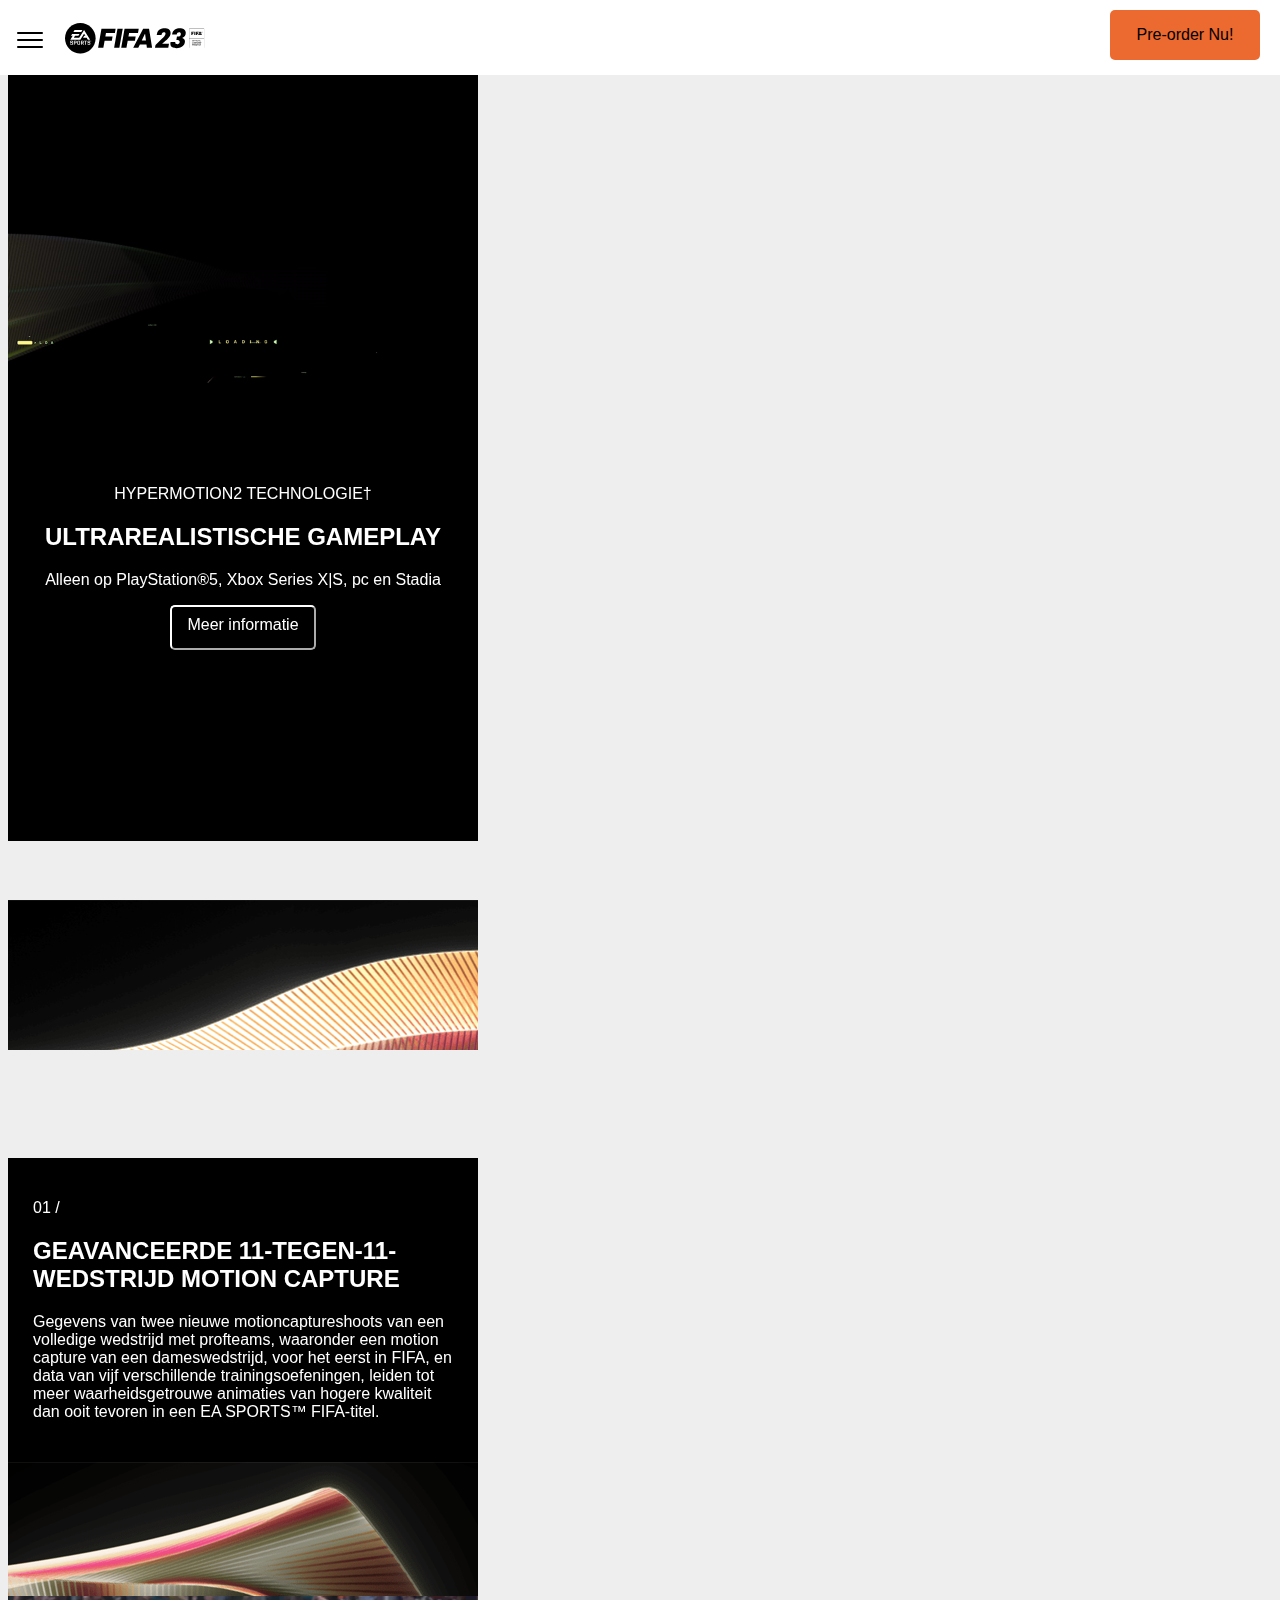
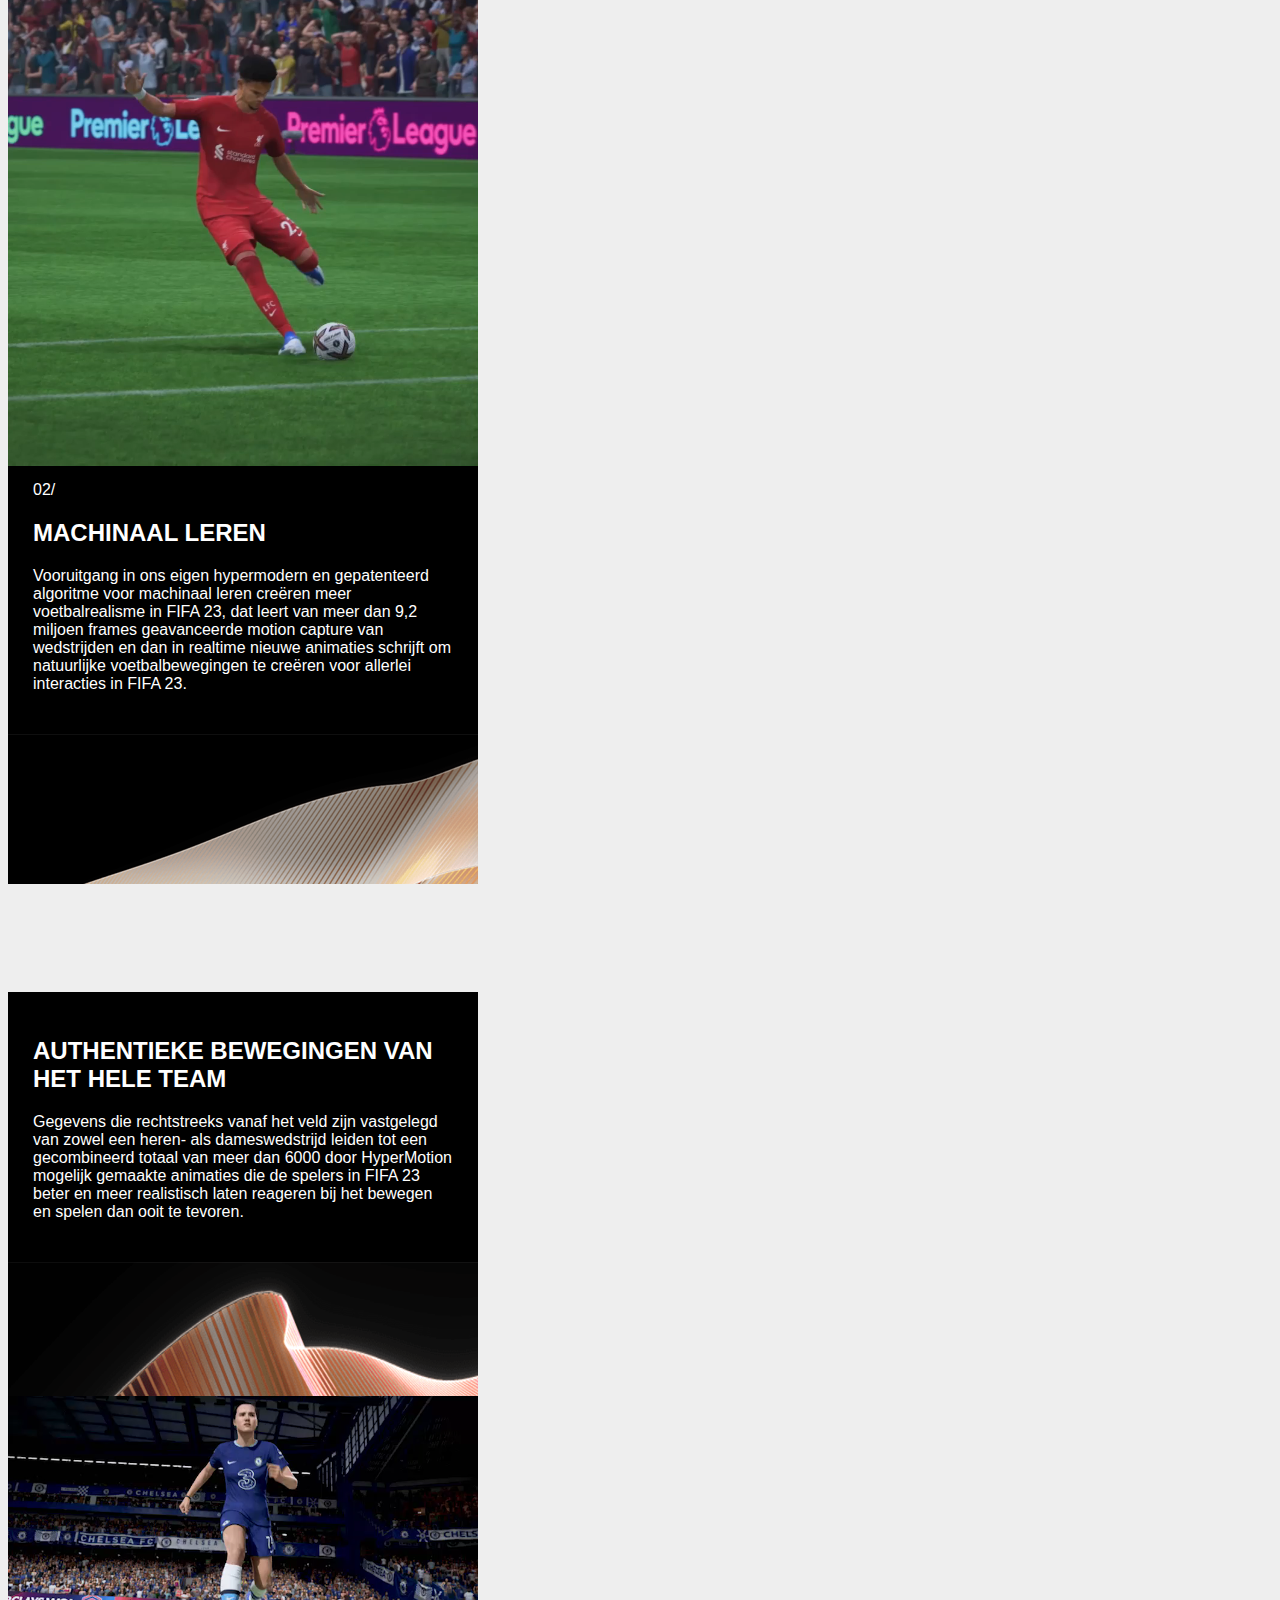
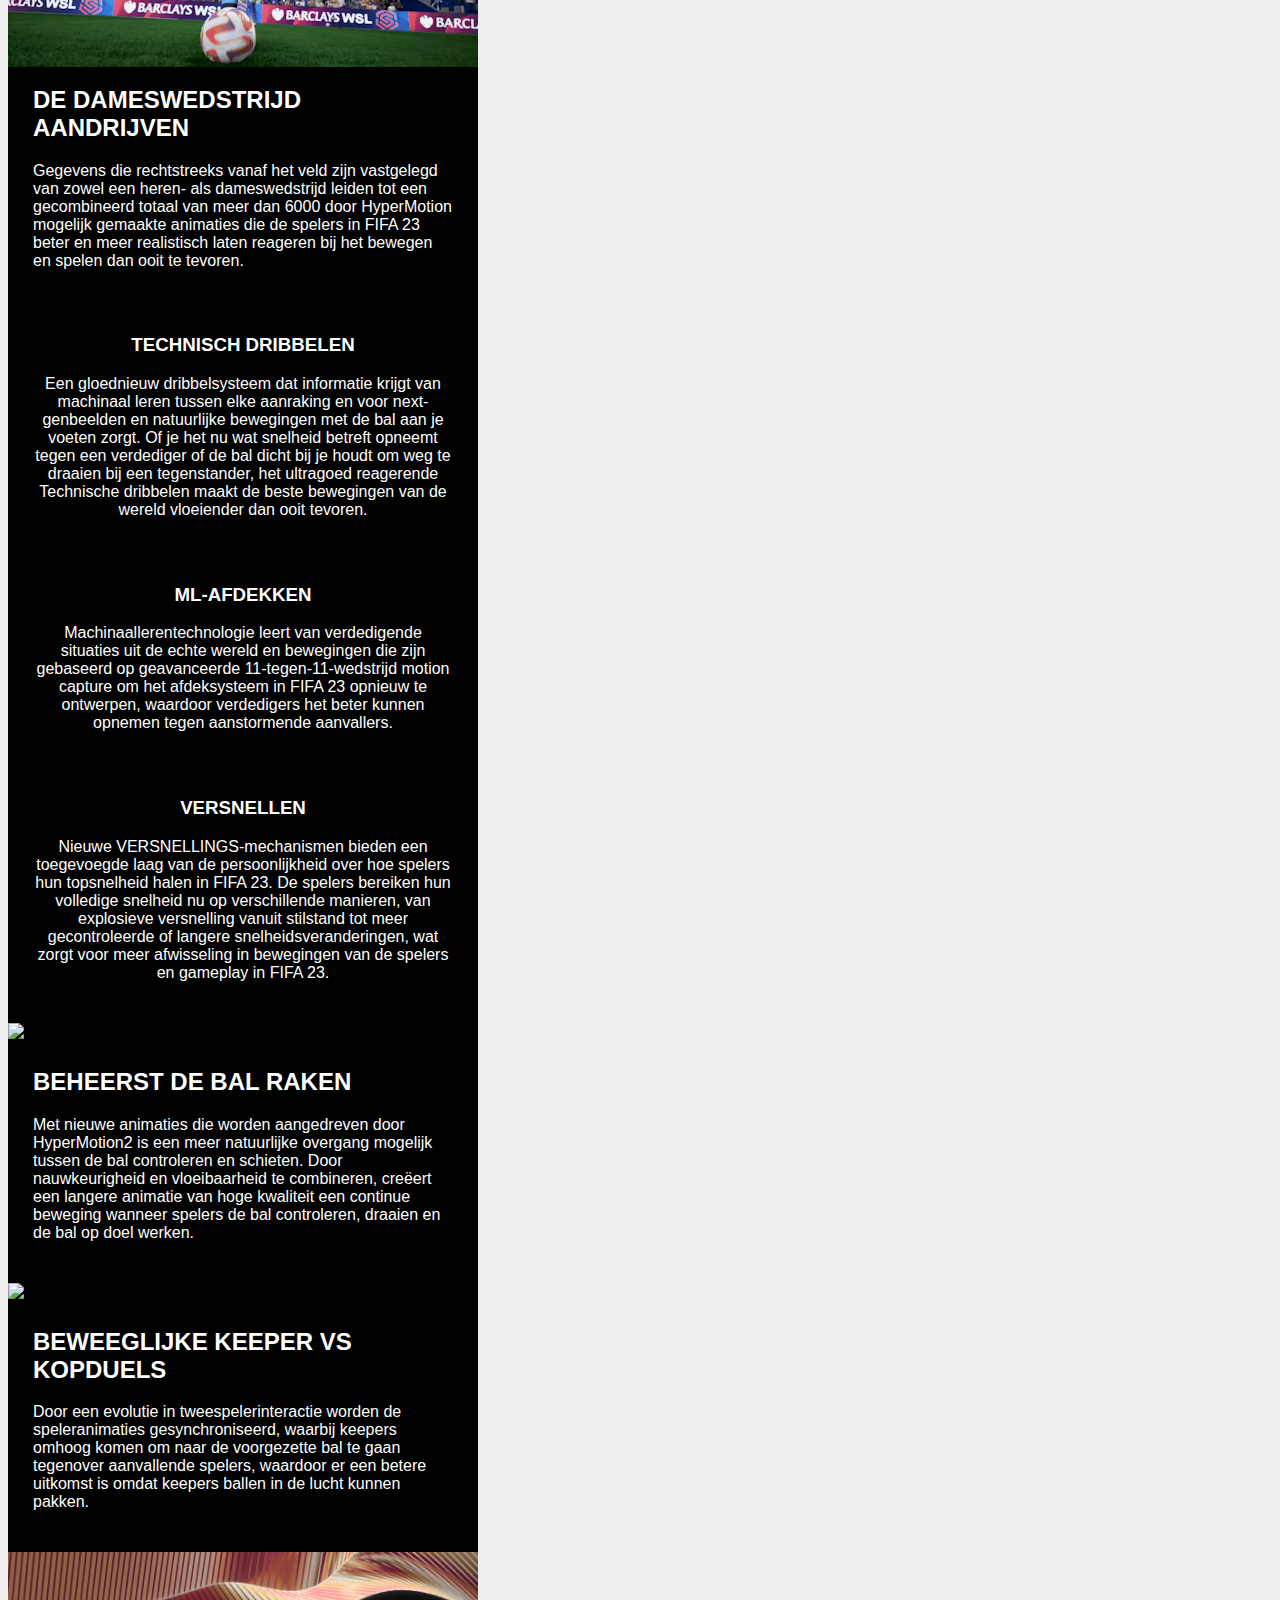
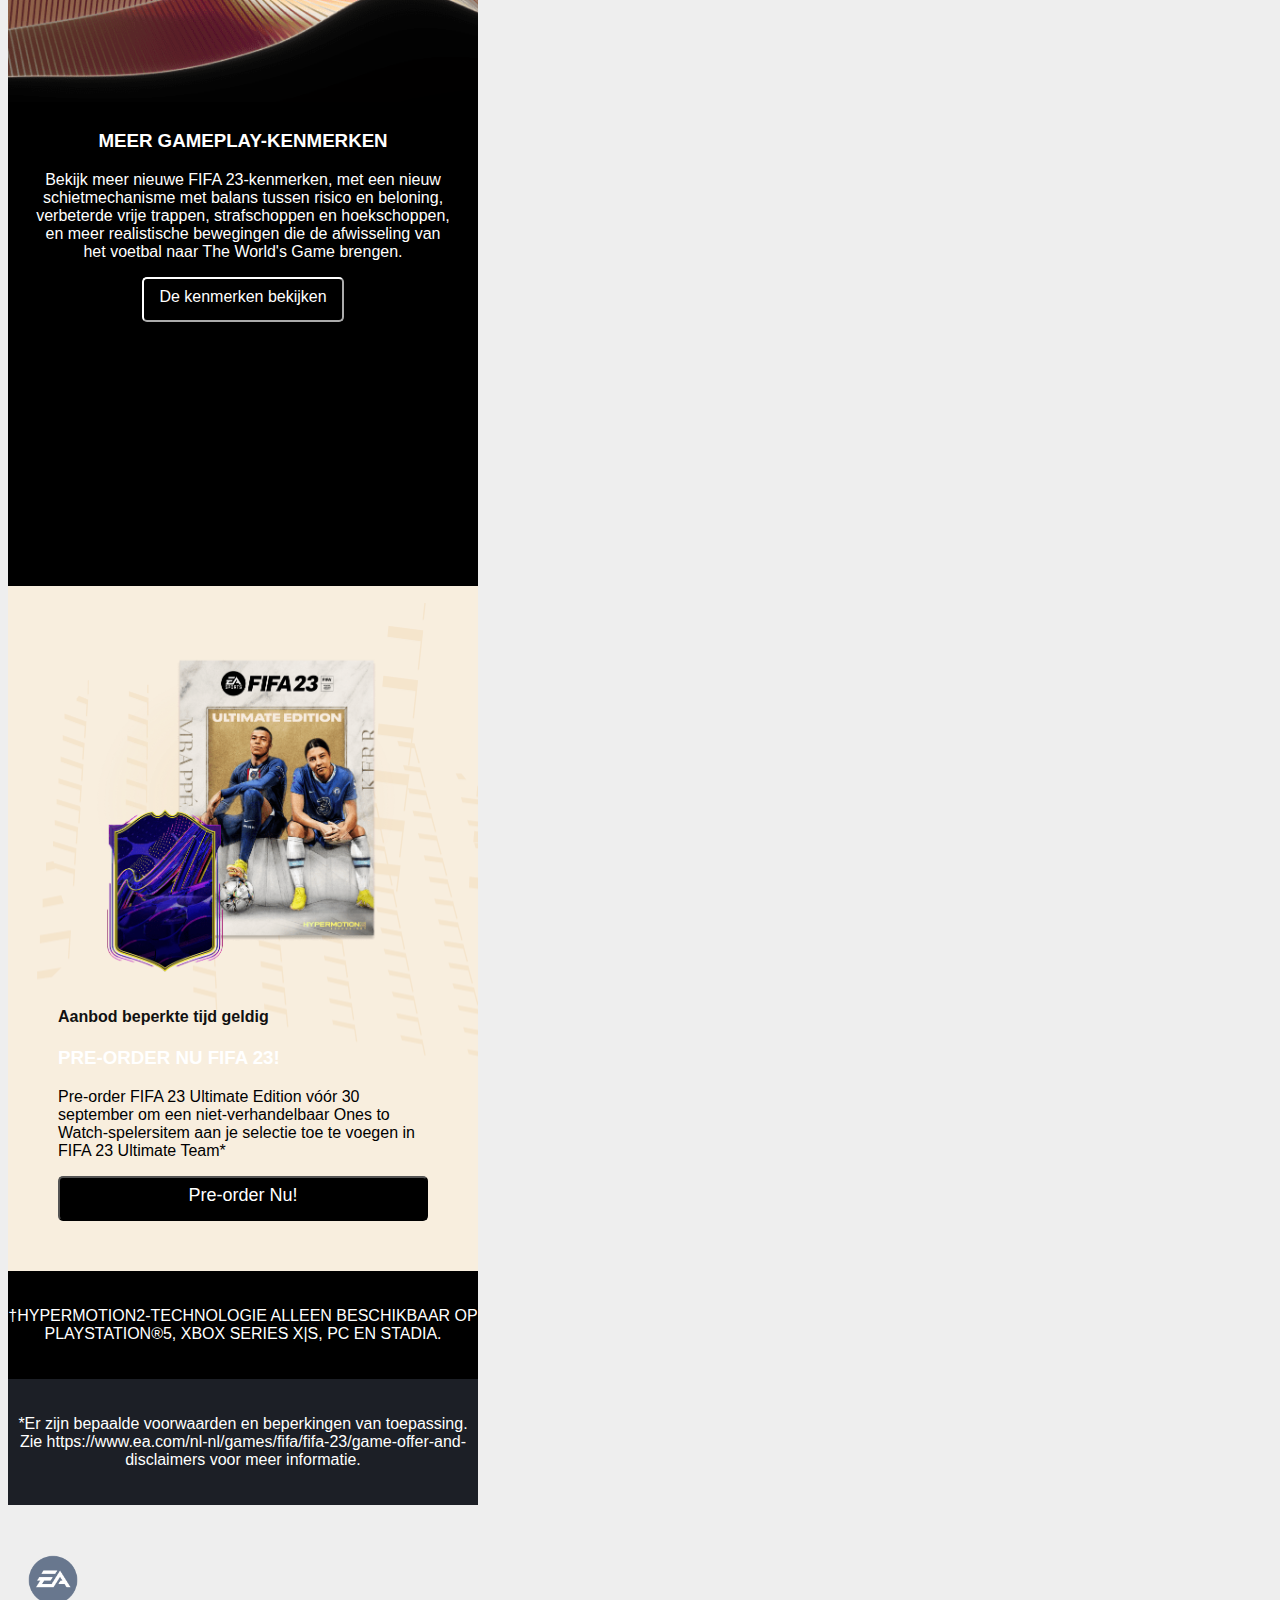
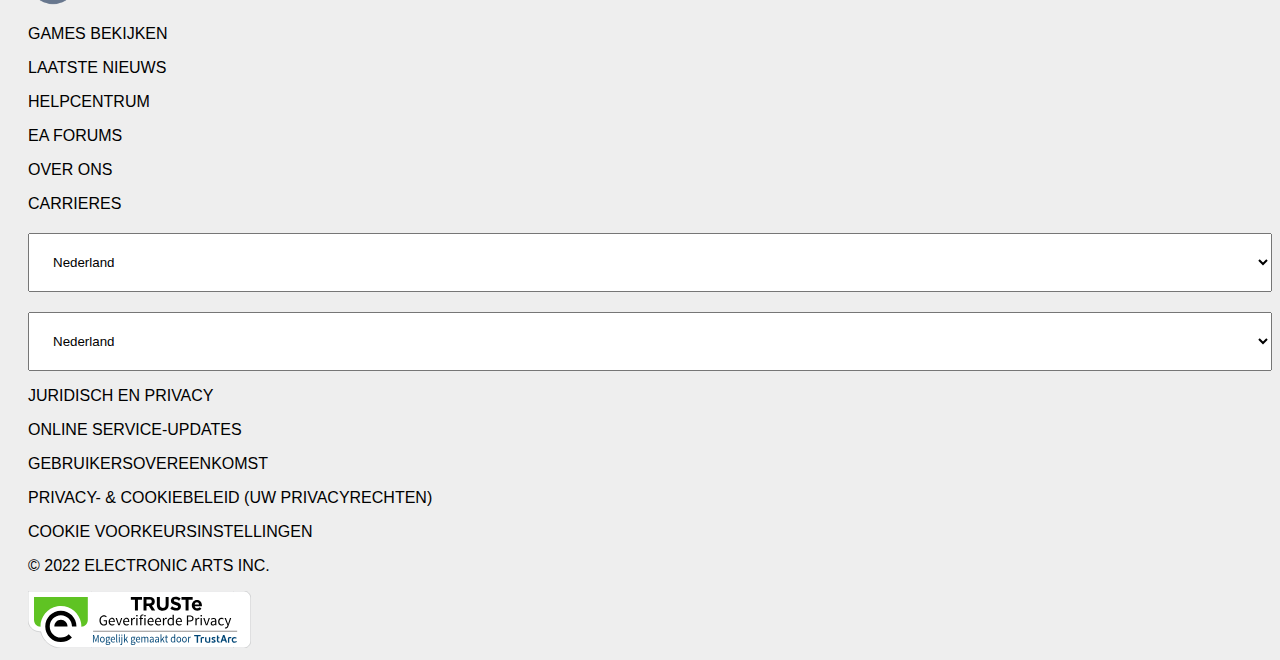
==== info.html @ d5038d4b "pagina 2 gemaakt en aangekleed" ====
<!DOCTYPE html>
<html lang="en">
<head>
  <meta charset="UTF-8">
  <meta name="author" content="jouw naam">
  <meta name="viewport" content="width=device-width, initial-scale=1">

  <title>Fifa 23 Informatie</title>
  <link href="//db.onlinewebfonts.com/c/981d67528edb4fba5f7bcf3f1bf92a92?family=NeuePlakTextW04-Regular" rel="stylesheet" type="text/css"/>	<link href="//db.onlinewebfonts.com/c/d3a85c6c38eeb78ad624d05db74526bd?family=Neue+Plak+W01" rel="stylesheet" type="text/css"/>
  <link href="styles/style.css" rel="stylesheet">
  <link rel="icon" type="image/svg+xml" href="images/favicon.svg">
</head>
  <body class="info">
    <header>
      <nav>
        <ul>
          <li><a>INFO</a></li>
          <li><a>KENMERKEN</a></li>
          <li><a>ULTIMATE TEAM</a></li>
          <li><a>COMMUNITY</a></li>
          <li><a>NIEUWS & MEDIA</a></li>
        </ul>
        <button>
          <img src="images/icons8-menu-30.png" alt="">
        </button>

        <img src="images/fifa23-logo-nav.svg" alt="Fifa 23">

        <button class="oranje">
          Pre-order Nu!
        </button>

      </nav>
    </header>
<main>

    <section>
        <video autoplay loop muted="muted" id="video1">
          <source src="video/f23-section-video-logo-hypermotion-2-s-xs.webm" type="video/mp4" >
        </video>

        <video autoplay loop muted="muted" id="video2">
          <source src="video/video.mp4" type="video/mp4" >
        </video>
      <section>
          <p>HYPERMOTION2 TECHNOLOGIE† </p>
          <h2>ULTRAREALISTISCHE GAMEPLAY</h2>
          <p>Alleen op PlayStation®5, Xbox Series X|S, pc en Stadia </p>
          <button class="doorzichtig">Meer informatie</button>
      </section>
    </section>

    <section>
        <img src="images/separator.png">

        <video autoplay loop muted="muted" id="video3">
          <source src="video/reallife.mp4" type="video/mp4" >
        </video>

      <article>
        <p>01 /</p>
        <h2>GEAVANCEERDE 11-TEGEN-11-WEDSTRIJD MOTION CAPTURE
        </h2>
        <p>Gegevens van twee nieuwe motioncaptureshoots van een volledige wedstrijd met profteams, waaronder een motion capture van een dameswedstrijd, voor het eerst in FIFA, en data van vijf verschillende trainingsoefeningen, leiden tot meer waarheidsgetrouwe animaties van hogere kwaliteit dan ooit tevoren in een EA SPORTS™ FIFA-titel.
        </p>
      </article>

      <img src="images/separator2.png">

      <video autoplay loop muted="muted" id="video4">
        <source src="video/reallife2.mp4" type="video/mp4" >
      </video>
      <article>
        <p>02/ </p>
        <h2>MACHINAAL LEREN
        </h2>
        <p>Vooruitgang in ons eigen hypermodern en gepatenteerd algoritme voor machinaal leren creëren meer voetbalrealisme in FIFA 23, dat leert van meer dan 9,2 miljoen frames geavanceerde motion capture van wedstrijden en dan in realtime nieuwe animaties schrijft om natuurlijke voetbalbewegingen te creëren voor allerlei interacties in FIFA 23.
        </p>
      </article>
      <img src="images/separator3.png">

      <video autoplay loop muted="muted" id="video5">
        <source src="video/reallife3.mp4" type="video/mp4" >
      </video>
      <article>
        <h2>AUTHENTIEKE BEWEGINGEN VAN HET HELE TEAM
        </h2>
        <p>Gegevens die rechtstreeks vanaf het veld zijn vastgelegd van zowel een heren- als dameswedstrijd leiden tot een gecombineerd totaal van meer dan 6000 door HyperMotion mogelijk gemaakte animaties die de spelers in FIFA 23 beter en meer realistisch laten reageren bij het bewegen en spelen dan ooit te tevoren.
        </p>
      </article>
      <img src="images/separator4.png">

      <video autoplay loop muted="muted" id="video6">
        <source src="video/reallife4.mp4" type="video/mp4" >
      </video>
      <article>
        <h2>DE DAMESWEDSTRIJD AANDRIJVEN
        </h2>
        <p>Gegevens die rechtstreeks vanaf het veld zijn vastgelegd van zowel een heren- als dameswedstrijd leiden tot een gecombineerd totaal van meer dan 6000 door HyperMotion mogelijk gemaakte animaties die de spelers in FIFA 23 beter en meer realistisch laten reageren bij het bewegen en spelen dan ooit te tevoren.
        </p>
      </article>
    </section>

    <section>
      <article>
        <h3>TECHNISCH DRIBBELEN
        </h3>
        <p>Een gloednieuw dribbelsysteem dat informatie krijgt van
          machinaal leren tussen elke aanraking en voor next-genbeelden en natuurlijke bewegingen met de bal aan je voeten zorgt. Of je het nu wat snelheid betreft opneemt tegen een verdediger of de bal dicht bij je houdt om weg te draaien bij een tegenstander, het ultragoed reagerende Technische dribbelen maakt de beste bewegingen
          van de wereld vloeiender dan ooit tevoren.</p>
      </article>

      <article>
        <h3>ML-AFDEKKEN
        </h3>
        <p>Machinaallerentechnologie leert van verdedigende situaties uit de echte wereld en bewegingen die zijn gebaseerd op geavanceerde 11-tegen-11-wedstrijd motion capture om het afdeksysteem in FIFA 23 opnieuw te ontwerpen, waardoor verdedigers het beter kunnen opnemen tegen aanstormende aanvallers.</p>
      </article>

      <article>
        <h3>VERSNELLEN
        </h3>
        <p>Nieuwe VERSNELLINGS-mechanismen bieden een toegevoegde laag van de persoonlijkheid over hoe spelers hun topsnelheid halen in FIFA 23. De spelers bereiken hun volledige snelheid nu op verschillende manieren, van explosieve versnelling vanuit stilstand tot meer gecontroleerde of langere snelheidsveranderingen, wat zorgt voor meer afwisseling in bewegingen van de spelers en gameplay in FIFA 23.</p>

      </article>

    </section>

    <section>

      <img src="images/vrouwschiet.png">
      <article>
        <h2>BEHEERST DE BAL RAKEN
        </h2>
        <p>Met nieuwe animaties die worden aangedreven door HyperMotion2 is een meer natuurlijke overgang mogelijk tussen de bal controleren en schieten. Door nauwkeurigheid en vloeibaarheid te combineren, creëert een langere animatie van hoge kwaliteit een continue beweging wanneer spelers de bal controleren, draaien en de bal op doel werken.
        </p>
      </article>
        <img src="images/keeper.png">
      <article>
        <h2>BEWEEGLIJKE KEEPER VS KOPDUELS
        </h2>
        <p>Door een evolutie in tweespelerinteractie worden de speleranimaties gesynchroniseerd, waarbij keepers omhoog komen om naar de voorgezette bal te gaan tegenover aanvallende spelers, waardoor er een betere uitkomst is omdat keepers ballen in de lucht kunnen pakken.
        </p>
      </article>
        <img src="images/separator6.png">

  </section>

    <section>
      <h3>MEER GAMEPLAY-KENMERKEN</h3>
      <p>Bekijk meer nieuwe FIFA 23-kenmerken, met een nieuw schietmechanisme met balans tussen risico en beloning, verbeterde vrije trappen, strafschoppen en hoekschoppen, en meer realistische bewegingen die de afwisseling van het voetbal naar The World's Game brengen.
      </p>
      <button class="doorzichtig">De kenmerken bekijken</button>
    </section>

    <section>
      <section>
        <img src="images/mbappe.png" alt="Pre Order nu!">
      </section>

      <section>
        <h4>Aanbod beperkte tijd geldig</h4>
        <h3>PRE-ORDER NU FIFA 23!
        </h3>
        <p>Pre-order FIFA 23 Ultimate Edition vóór 30 september om een niet-verhandelbaar
          Ones to Watch-spelersitem aan je selectie toe te voegen in FIFA 23 Ultimate Team*
        </p>
        <button class="zwart">Pre-order Nu!</button>
      </section>



    </section>

    <section>
      <section>

        <p>†HYPERMOTION2-TECHNOLOGIE ALLEEN BESCHIKBAAR OP PLAYSTATION®5, XBOX SERIES X|S, PC EN STADIA.</p>
      </section>

      <section>
        <p>*Er zijn bepaalde voorwaarden en beperkingen van toepassing.
          Zie <a>https://www.ea.com/nl-nl/games/fifa/fifa-23/game-offer-and-disclaimers</a> voor meer informatie.
        </p>
      </section>

    </section>
</main>

    <footer>
      <section>
        <img src="images/ealogo.png" alt="EA">
      </section>

      <section>
        <p>Games bekijken</p>
        <p>Laatste Nieuws</p>
        <p>Helpcentrum</p>
        <p>EA forums</p>
        <p>Over ons</p>
        <p>Carrieres</p>
      </section>

      <section>
        <form>

          <label for="Currency"></label><select id="Currency" name="cars">
          <option value="Nederland">Nederland</option>
          <option value="Duitsland">Duitsland</option>
          <option value="Belgie">Belgie</option>
          <option value="Frankrijk">Frankrijk</option>
        </select>

          <label for="Taal"></label><select id="Taal" name="cars">
          <option value="Nederland">Nederland</option>
          <option value="Duitsland">Duitsland</option>
          <option value="Belgie">Belgie</option>
          <option value="Frankrijk">Frankrijk</option>
        </select>
          <!-- https://www.w3schools.com/tags/tryit.asp?filename=tryhtml_option_label -->
        </form>
      </section>

      <section>
        <p>Juridisch en privacy</p>
        <p>Online service-updates</p>
        <p>Gebruikersovereenkomst</p>
        <p>Privacy- & cookiebeleid (uw privacyrechten)</p>
        <p>Cookie Voorkeursinstellingen</p>
        <p>© 2022 Electronic Arts Inc.</p>
      </section>

      <section>
        <img src="images/trust.svg" alt="trustpilot">
      </section>

    </footer>

    <script src="scripts/script.js"></script>
  </body>
</html>
---- styles/style.css ----
@import url(//db.onlinewebfonts.com/c/d3a85c6c38eeb78ad624d05db74526bd?family=Neue+Plak+W01); /**************/
@import url(//db.onlinewebfonts.com/c/981d67528edb4fba5f7bcf3f1bf92a92?family=NeuePlakTextW04-Regular);/* CSS REMEDY */
/**************/
*, *::after, *::before {
  box-sizing:border-box;  
}

button, summary {
	cursor: pointer;
}
/*button styles

 */
button.zwart {
    color:white;
    background: black;
    font-family: "NeuePlakTextW04-Regular", sans-serif ;
    border-color:black;
    height:45px;
    font-size:18px;
    padding:5px 5% 10px 5% ;
    border-radius: 5px;
}
button.zwart:hover {
    color:black;
    background: white;
    border-color:black;
}
button.zwart:active {
    color:black;
    background: cornsilk;
    border-color:black;
}

button.doorzichtig {
    color:white;
    background-color: transparent;
    font-family: "NeuePlakTextW04-Regular", sans-serif ;
    border-color:white;
    height:45px;
    font-size:16px;
    padding:5px 15px 10px 15px ;
    border-radius: 5px;
}
button.doorzichtig:hover {
    color:black;
    background-color: white;
    border-color:white;
}
button.doorzichtig:active {
    color:black;
    background-color: cornsilk;
    border-color:white;
}

header button {
    background-color: white;
    height:45px;
    padding:5px 5px 10px 5px ;
    margin-right:10px;
    border:none;
}
.oranje {
    background-color: rgb(236 105 47);
    font-size: 16px;
    padding: 10px;
    height:50px;
    width:150px;
    float: right;
    border-radius: 5px;
}

/*********************/
/* CUSTOM PROPERTIES */
/*********************/
:root {
	/* startje */
	--color-text:#111;
	--color-background:#eee;
    --color-kaart:white;


}





/****************/
/* JOUW STYLING */
/****************/
/*Hamburgermenu

 */
nav {
    position: fixed;
    background: white;
    width:100%;
    padding: 10px;
    top:0;
    left:0;


}

ul {
     list-style-type: none;
     padding-right:10%;
     transform:translateX(-100%);
     left:0;
     right:0;
     height:100%;
     position: fixed;
     top:45px;
     width:100%;
     background-color: white;
     color:black;
     font-size: 20px;
     padding-top: 20px;
     transition: transform 0.5s ease-out;
}

nav.showmenu ul {
    transform:translateX(0%);

}
ul > li {
     padding-bottom:10px;
     border-bottom: 2px solid black;
}

nav > button:first-of-type {
     margin-top: 10px;
}

/* jouw code */

body {
  color:var(--color-text);
  background-color:var(--color-background);
}
p {
    font-family: "NeuePlakTextW04-Regular", sans-serif ;

}
h1,  h2,  h3  {
    text-transform:uppercase;
    font-family: "Neue Plak W01", sans-serif ;

}
.home h3 {
    color:black;
    text-transform: uppercase;
}

h4 {
    font-family: "Neue Plak W01", sans-serif ;

}
header li {
    font-family: "NeuePlakTextW04-Regular", sans-serif ;
    margin: 10px;

}


/* ************************
 1e section css
************************* */
body.home > section:nth-of-type(1)  {
    display:flex;
    background-color: #144162;
    height:50px;
    padding:10px;
    max-width:100%;
}


body > section:nth-of-type(1) > p  {
    color:white;
    font-size: 10px;
    font-family: "Neue Plak W01",sans-serif;

}




/* ************************
 2e section css HYPERMOTION2
************************* */
body.home > section:nth-of-type(2) > video {
    height:850px;
    width:100%;
}
body.home> section:nth-of-type(2) > section  {
    margin-top: -550px;
    display: block;
    text-align: center;
    background-image: url(/images/sectiestadium.jpg);
}
body.home > section:nth-of-type(2) > section > h2 {
    color:white;
    padding-right: 20px;
}
body.home > section:nth-of-type(2) > section > button {
    color:white;
    width:80%
}

body.home > section:nth-of-type(2){
    padding-bottom: 150px;
}

    /* ************************
     3e section css NIEUWE IN FIFA 23
    ************************* */
body.home > section:nth-of-type(3) {
    background-image: url(/images/sectionbg.png);

}
body.home > section:nth-of-type(3)  > h2 {
    text-align: center;
    margin-bottom: 50px;
    font-size: 2em;
}

body.home > section:nth-of-type(3) > article {
    display:grid;
    background-color:var(--color-kaart);
    width:400px;
    height:100%;
    margin-left: auto;
    margin-right: auto;
    margin-bottom:50px;
}
body.home > section:nth-of-type(3)  > article > img {
    width:100%;
}
body.home > section:nth-of-type(3)  > article > p {
    margin-left: 25px;
    margin-right: 25px;
    text-align: center;
}
body.home > section:nth-of-type(3)  > article > h3 {
    text-align: center;
}

body.home > section:nth-of-type(3)  {
    margin-top: -10px;
    padding-top: 150px;
    padding-bottom: 100px;

    background-image: url(/images/sectionbg.png);
    display:flex;
    flex-direction: column;
    justify-content: center;
    align-content: center;

}




/* ************************
 4e section css Crossplay
************************* */
body.home > section:nth-of-type(4) h3  {
    font-size:30px;
}

body.home > section:nth-of-type(4){
    background-image: url(/images/sectionbg.png);
    margin-top:-30px;
    text-align: center;
    padding-bottom:50px;
}

body.home > section:nth-of-type(4) p{
    font-size:18px;
    padding-left: 30px;
    padding-right: 30px;


}




/* ************************
 5e section css Ongevenaarde realisme
************************* */
body.home > section:nth-of-type(5)  {
    background-image: url(/images/sectiestadium.jpg);
    padding: 150px 25px 100px 25px;
    text-align: center;


}
body.home > section:nth-of-type(5) > button  {
    width:100%;
}
body.home > section:nth-of-type(5)  > p{
    color: white;
    text-align: center;

}
body.home > section:nth-of-type(5) > h2{
    color: white;

}


/* ************************
 6e section css AANBOD BEPERKTE TIJD GELDIg
************************* */
body.home > section:nth-of-type(6)  {
    background-image: url(/images/sectionbg.png);
    padding:50px;


}
body.home > section:nth-of-type(6) > section:nth-child(1)  > img{
    height:350px;
    display: block;
    margin-left: auto;
    margin-right: auto;
}
body.home > section:nth-of-type(6) > section:nth-child(2)  > button {
    width: 100%;
}
body.home > section:nth-of-type(6)  p{
    color:black;
}



/* ************************
 7e section css Hypermotion is alleen beschikbaar op:
************************* */
body.home > section:nth-of-type(7) > section:nth-child(1) {
    background-color: black;
    padding-top:10px;
    padding-bottom:10px;
}
body.home > section:nth-of-type(7) > section:nth-child(1) > p {
    color: white;
    padding-top:10px;
    padding-bottom:10px;
    text-align: center;
}

body.home > section:nth-of-type(7) > section:nth-child(2) {
    background-color: #1C1F26;
    padding-top:10px;
    padding-bottom:10px;
}
body.home > section:nth-of-type(7) > section:nth-child(2) > p {
    color: white;
    padding-top:10px;
    padding-bottom:10px;
    text-align: center;
}

/* ************************
Footer
************************* */
footer > section {
    margin-left:20px;
}
footer > section:nth-child(1) {
    margin-top:50px;

}
footer > section:nth-child(1) > img{
    height:50px;
}
footer > section:nth-of-type(2) > p {
    text-transform: uppercase;
    color:black;
}
footer > section:nth-child(4) > p {
    text-transform: uppercase;
    color:black;
}

footer > section:nth-of-type(3) > form >  select {
    display:flex;
    width: 100%;
    margin-top: 20px;
    padding: 20px;
}



/* PAGINA 2 INFORMATIE
*****************************************
 */

.info p, h1, h2, h3{
    color:white;
}

main {
width:470px!important;
}

/*
Videos op de pagina
 */
#video1 {
    margin-top:50px;
    width:100%;
}
 #video2, #video3, #video4, #video5, #video6 {
    margin-top:-20px;
    margin-bottom:-10px;
    width:100%;
}



/*
video met achtergrond sectie 1
*/

body.info > main > section:nth-of-type(1) > section {
    display: block;
    text-align: center;
    margin: -500px 25px 250px 25px;
}
/*
HYPERMOTION2 TECHNOLOGIE†
ULTRAREALISTISCHE GAMEPLAY
 */

/*
Geavanceerde t/m de dameswedstrijd
 */
body.info > main > section:nth-of-type(2) > article  {
    margin-top:-20px;
    background: black;
    padding: 25px;
}


/*
Geavanceerde t/m de dameswedstrijd
 */
body.info > main > section:nth-of-type(3) > article  {
    margin-top:-20px;
    background: black;
    padding: 25px;
    text-align: center;
}

body.info > main > section:nth-of-type(4) > article  {
    margin-top:-20px;
    background: black;
    padding: 25px;
}
body.info > main > section:nth-of-type(4) > img  {
width:100%;
}

body.info > main > section:nth-of-type(5)  {
    height:500px;
    margin-top:-20px;
    background: black;
    padding: 25px;
    text-align: center;
}

body.info > main > section:nth-of-type(6)  {
    background-image: url(/images/sectionbg.png);
    padding:50px;


}
body.info > main > section:nth-of-type(6) > section:nth-child(1)  > img{
    height:350px;
    display: block;
    margin-left: auto;
    margin-right: auto;
}
body.info > main > section:nth-of-type(6) > section:nth-child(2)  > button {
    width: 100%;
}
body.info > main > section:nth-of-type(6)  p{
    color:black;
}



/* ************************
 7e section css Hypermotion is alleen beschikbaar op:
************************* */
body.info > main > section:nth-of-type(7) > section:nth-child(1) {
    background-color: black;
    padding-top:10px;
    padding-bottom:10px;
}
body.info > main > section:nth-of-type(7) > section:nth-child(1) > p {
    color: white;
    padding-top:10px;
    padding-bottom:10px;
    text-align: center;
}

body.info > main > section:nth-of-type(7) > section:nth-child(2) {
    background-color: #1C1F26;
    padding-top:10px;
    padding-bottom:10px;
}
body.info > main > section:nth-of-type(7) > section:nth-child(2) > p {
    color: white;
    padding-top:10px;
    padding-bottom:10px;
    text-align: center;
}
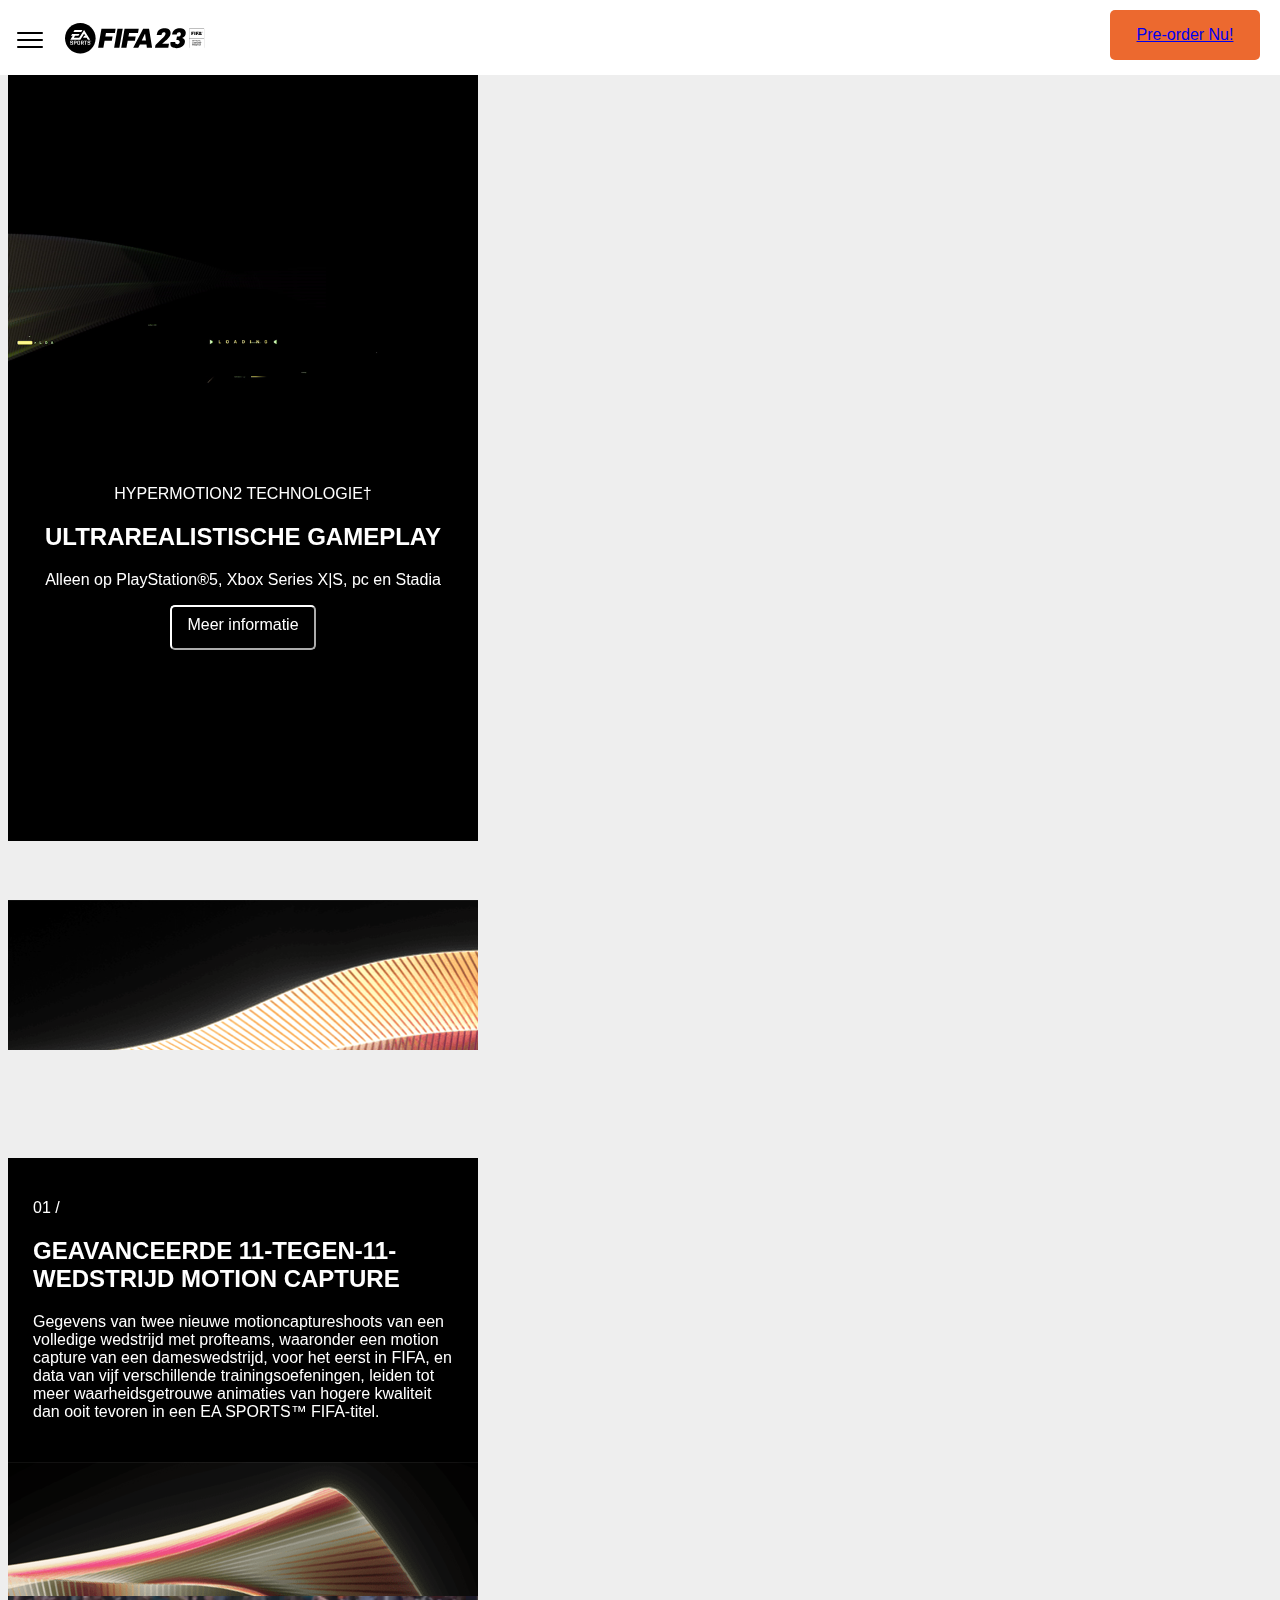
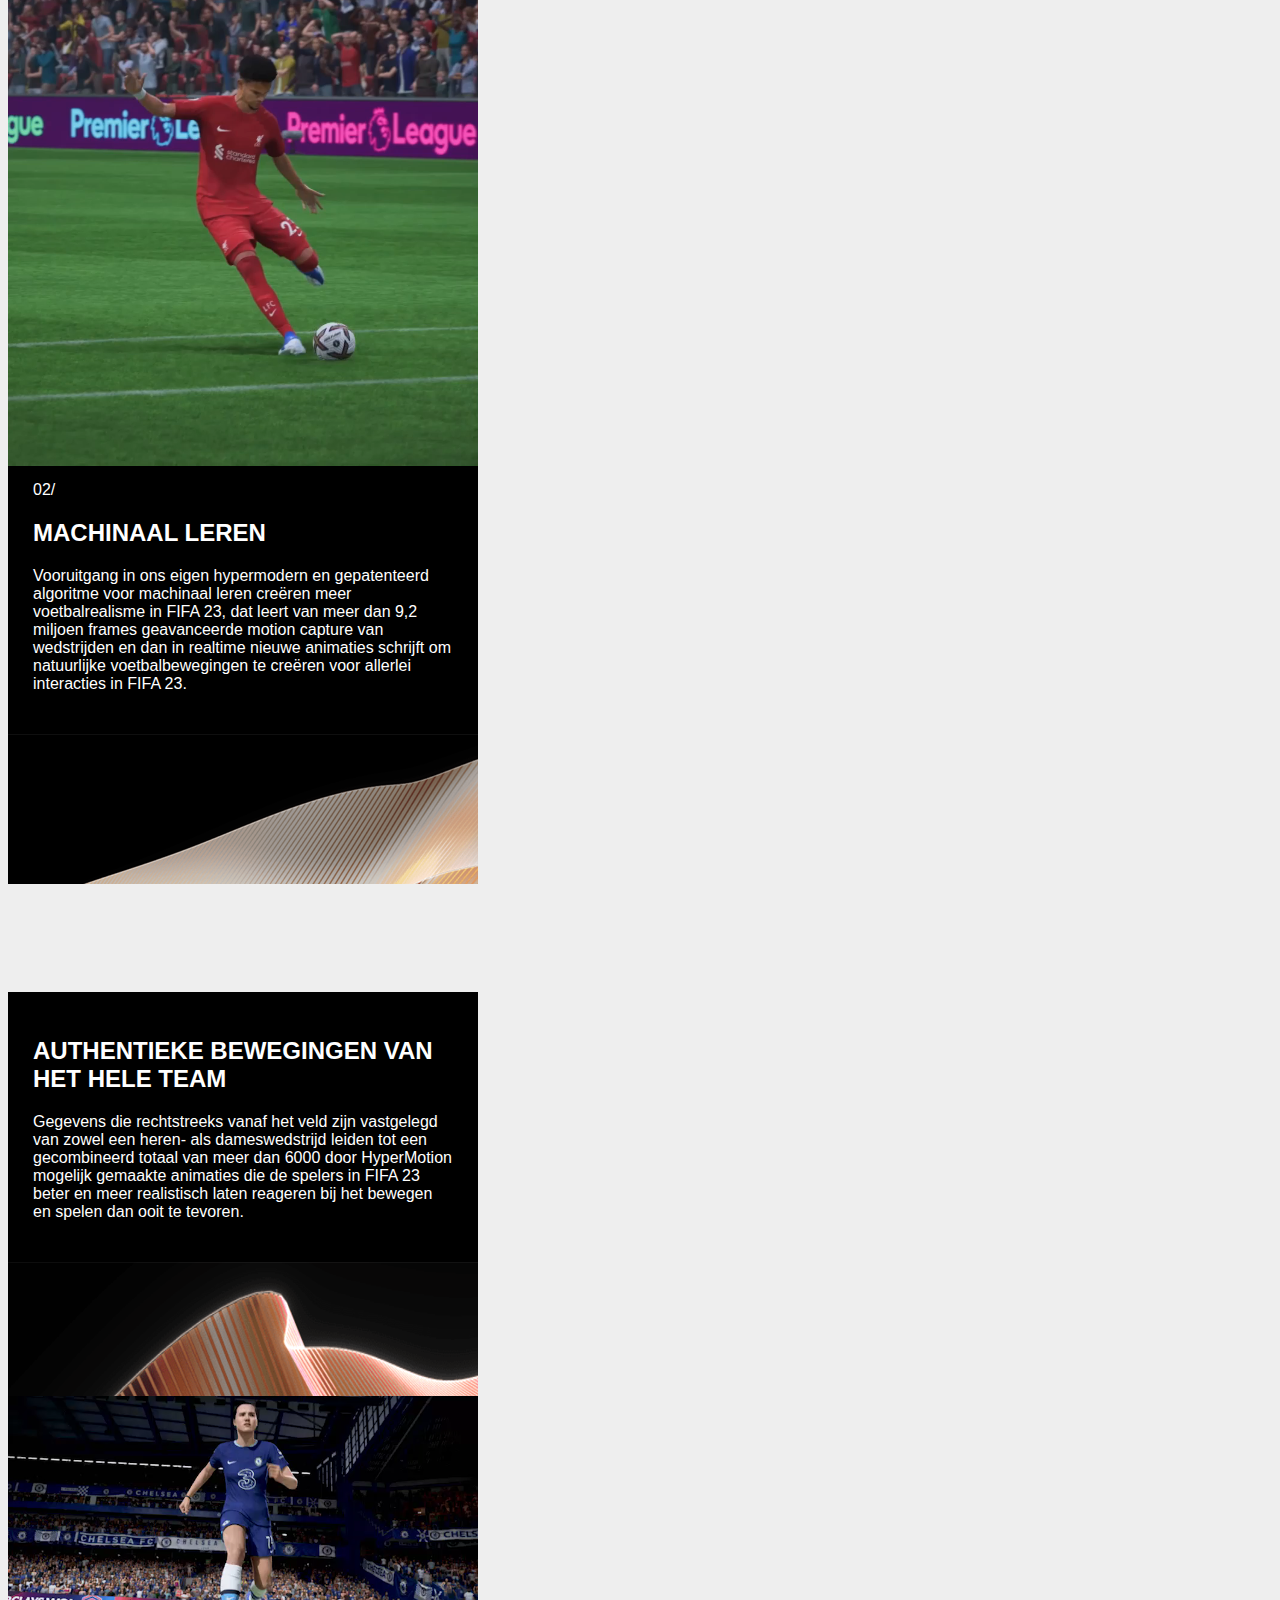
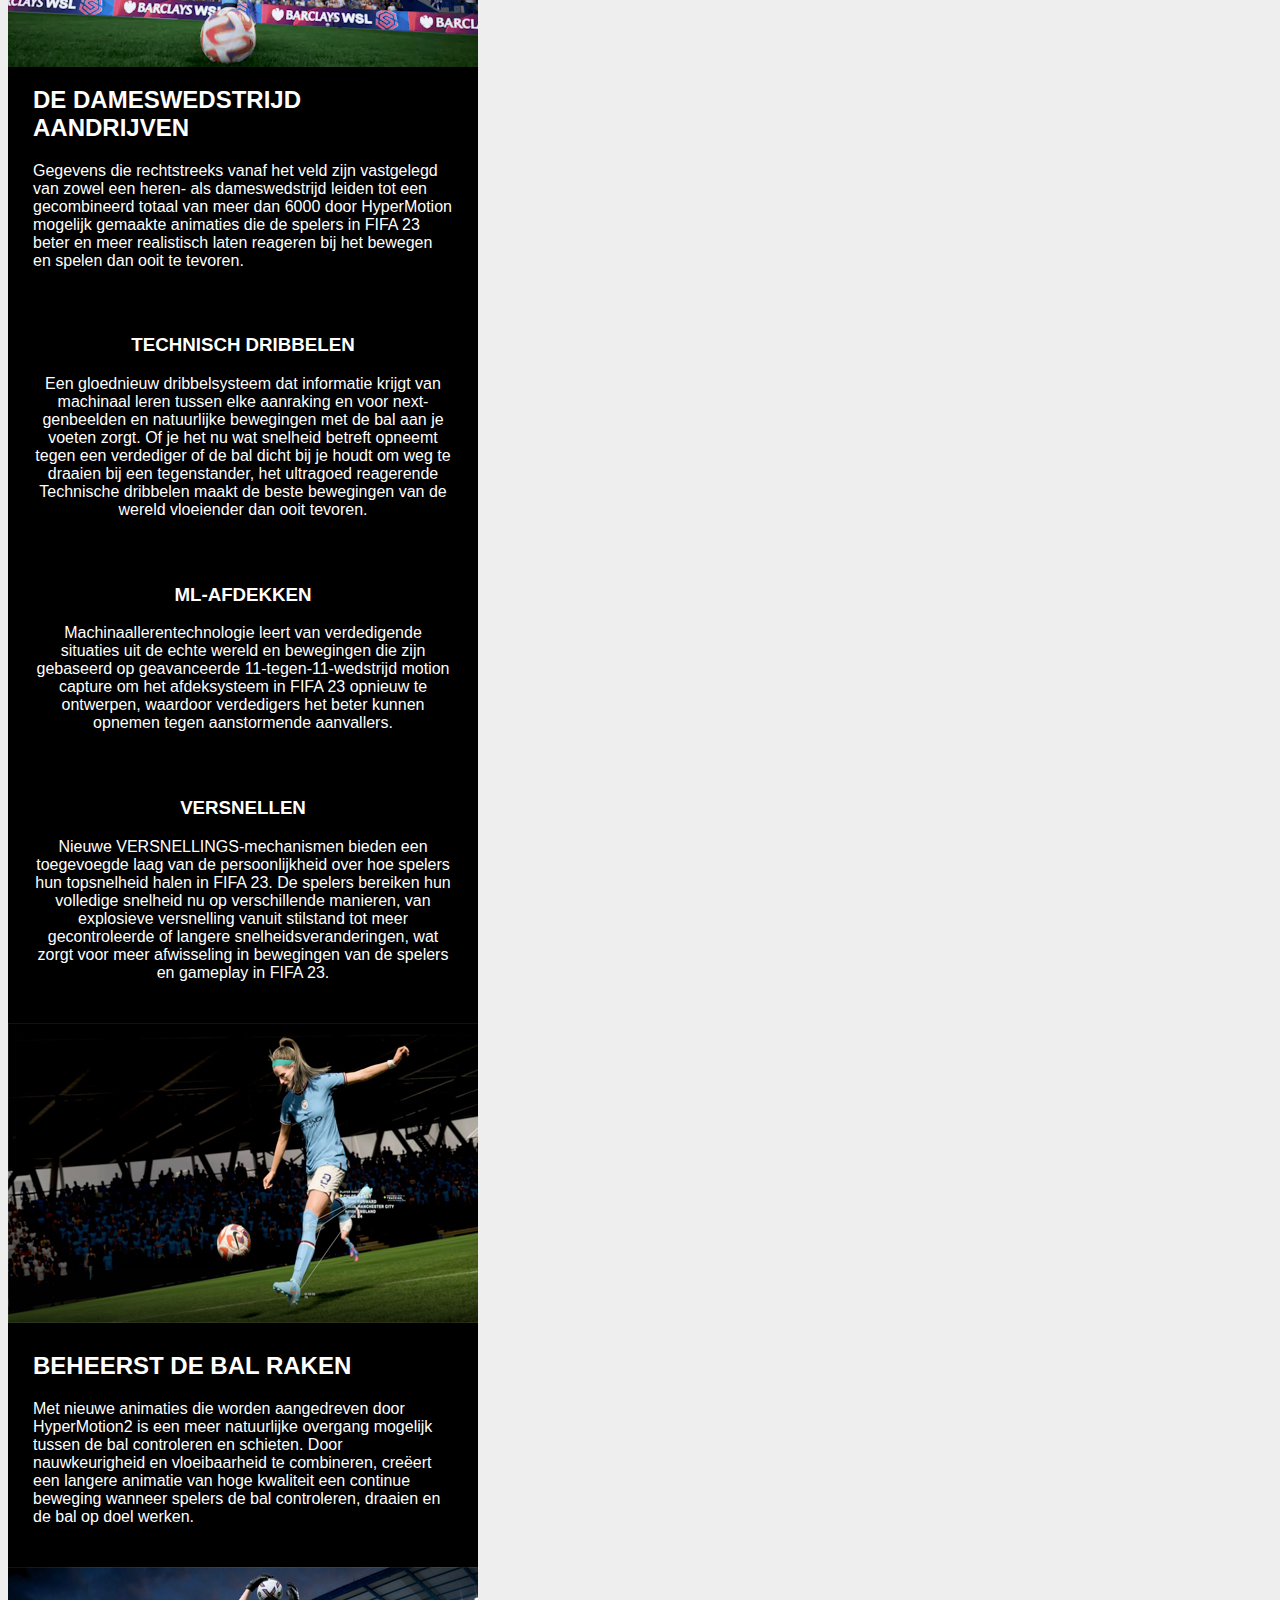
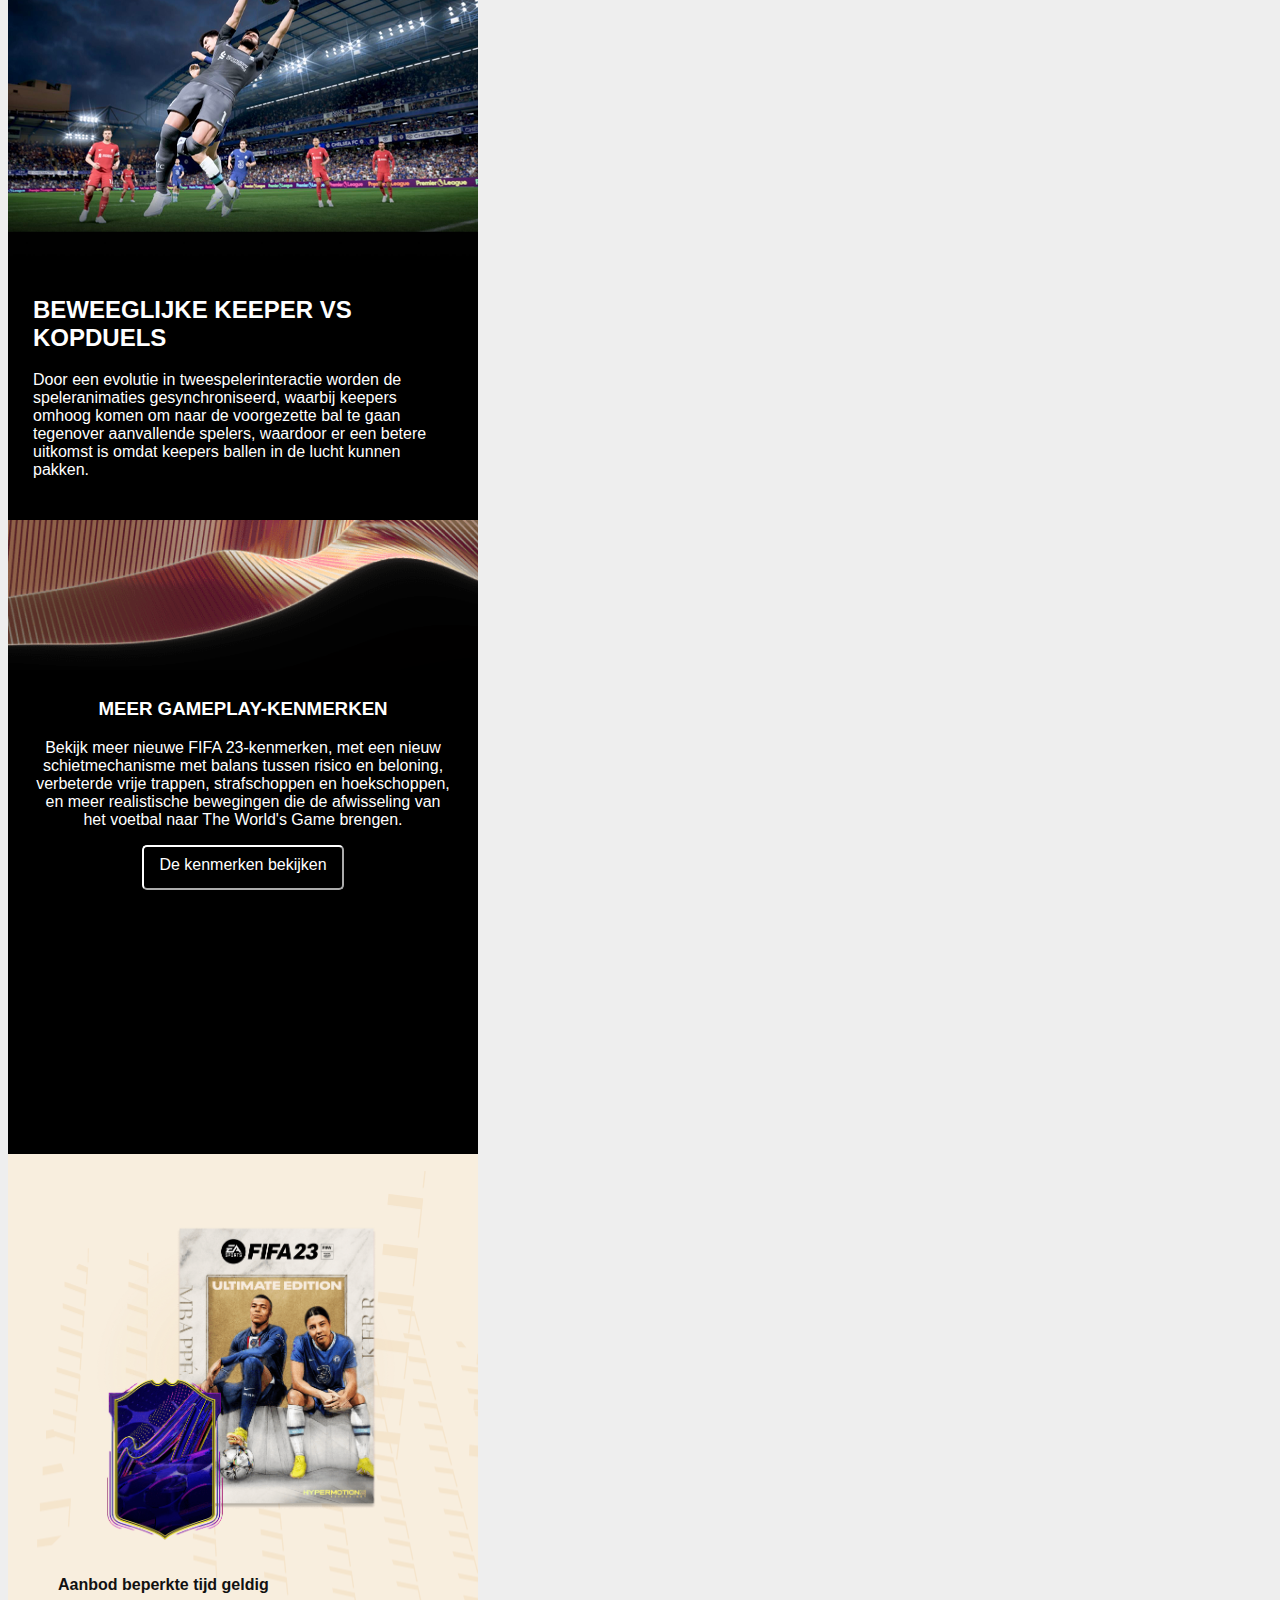
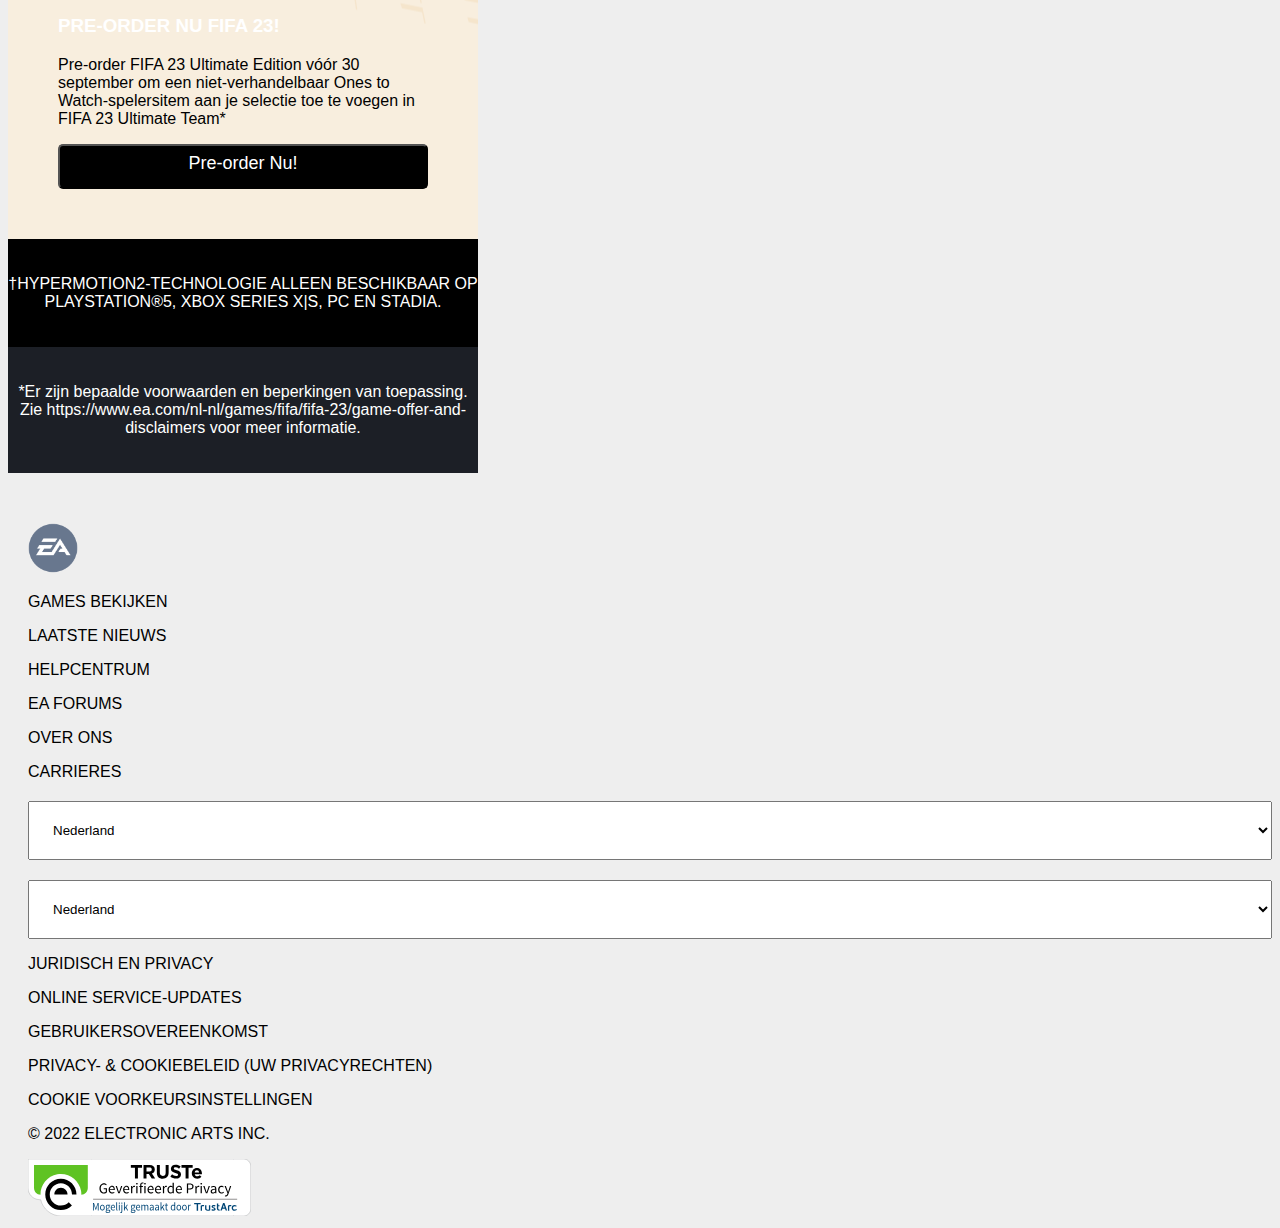
==== commit 8c83df30: "pagina 2 gemaakt en aangekleed" ====
--- a/info.html
+++ b/info.html
@@ -27,7 +27,7 @@
         <img src="images/fifa23-logo-nav.svg" alt="Fifa 23">
 
         <button class="oranje">
-          Pre-order Nu!
+          <a href="info.html">Pre-order Nu!</a>
         </button>
 
       </nav>
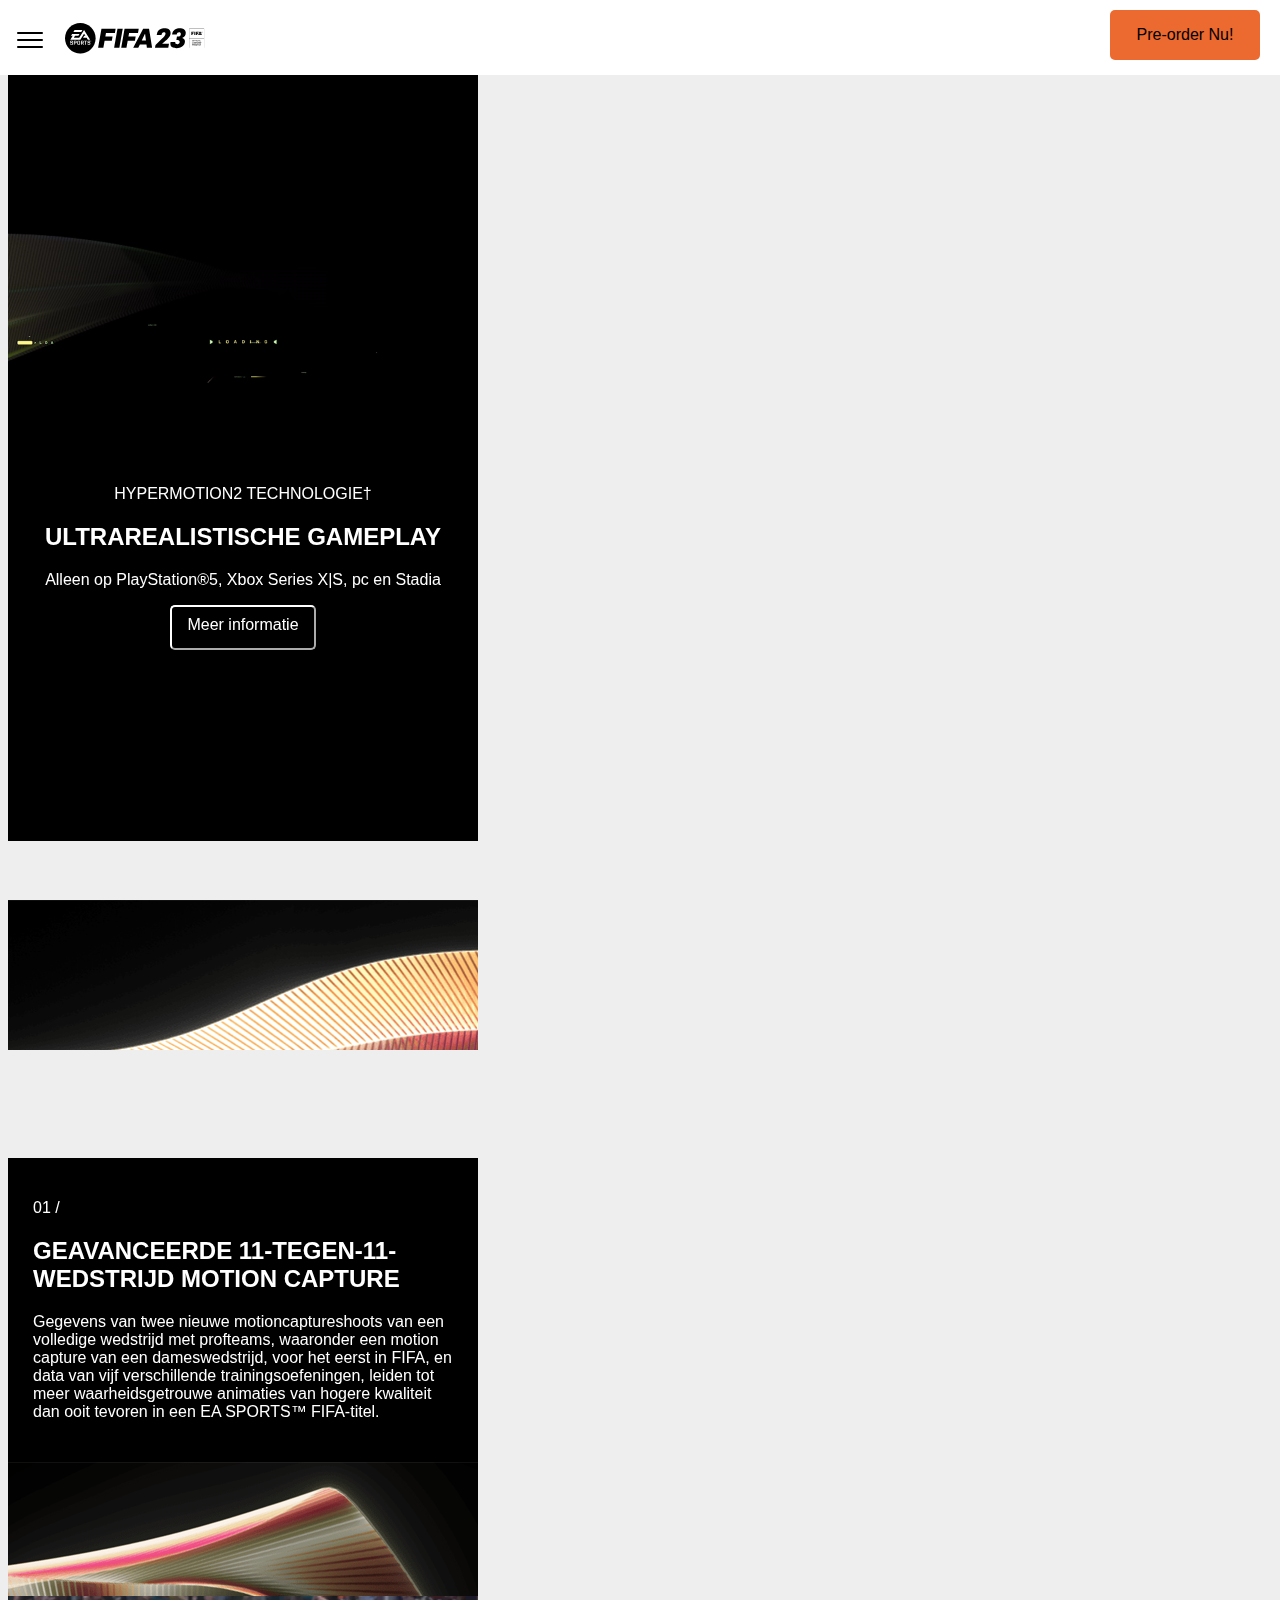
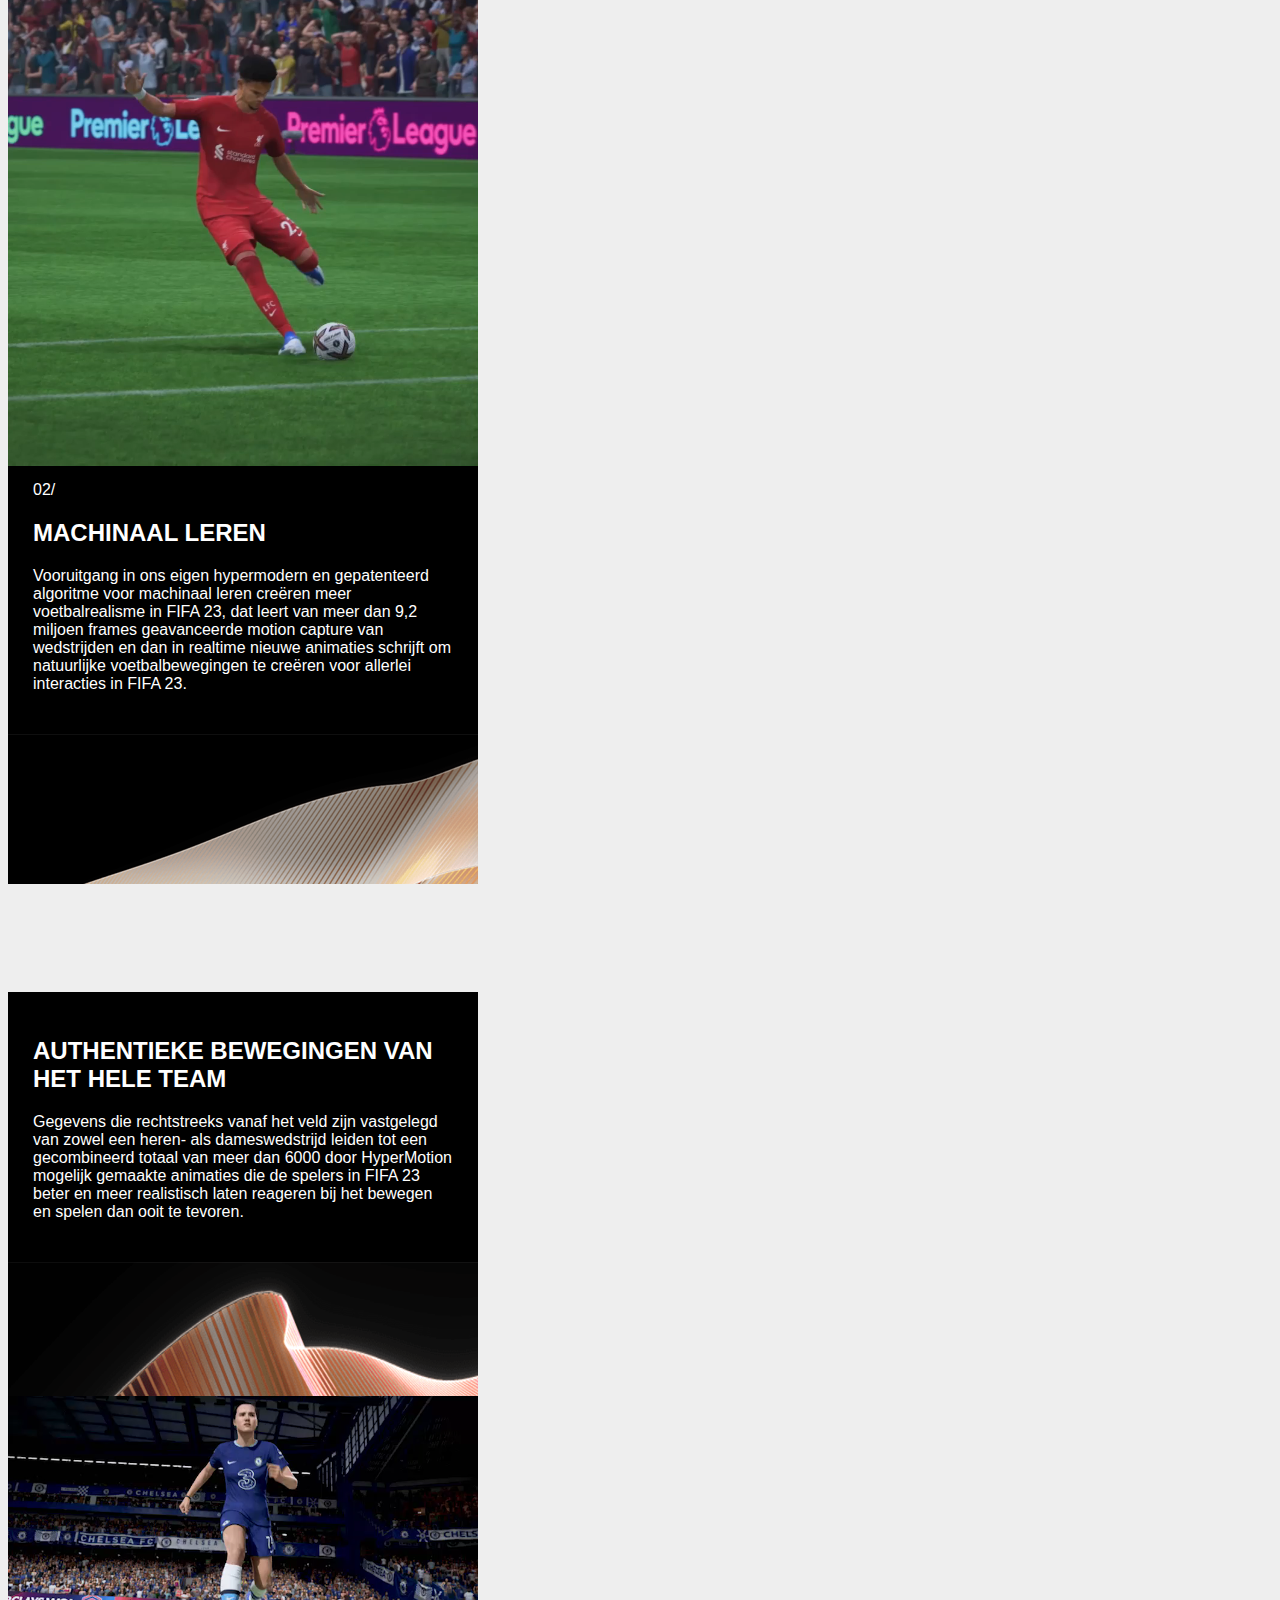
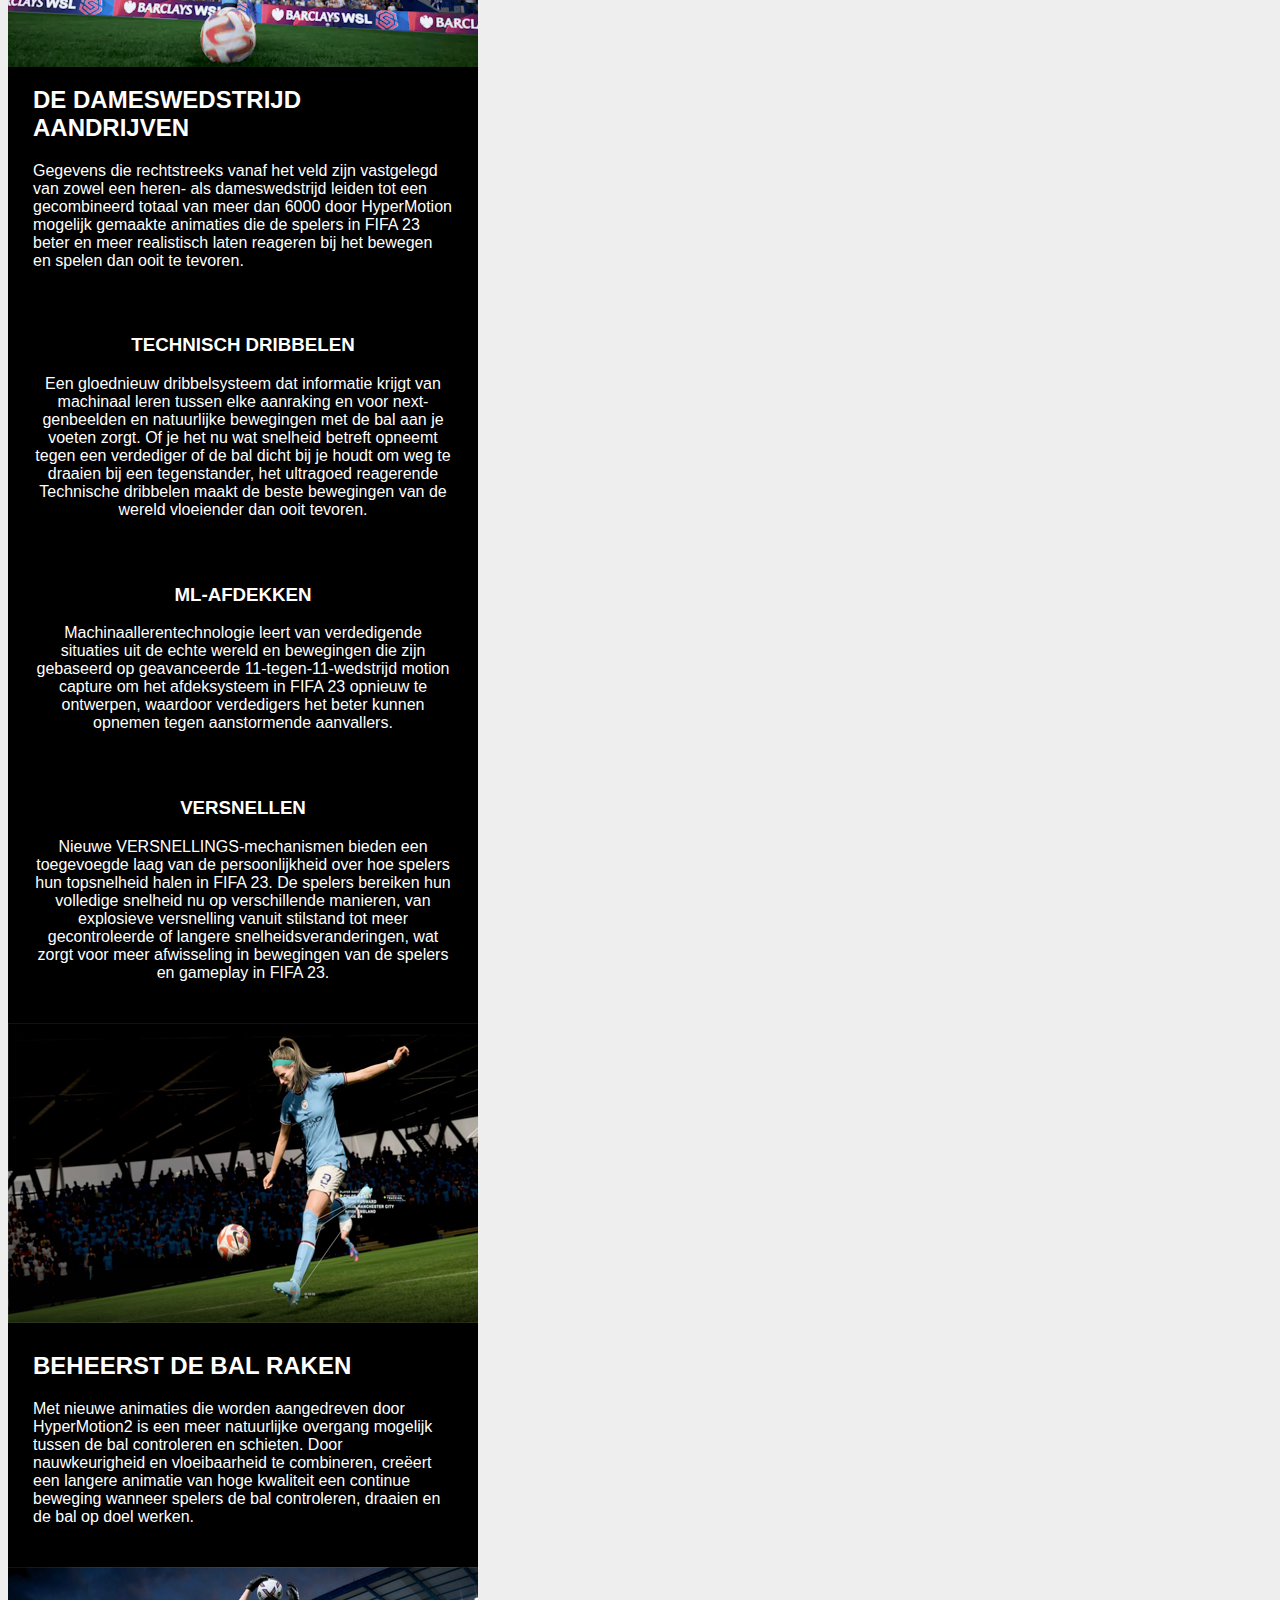
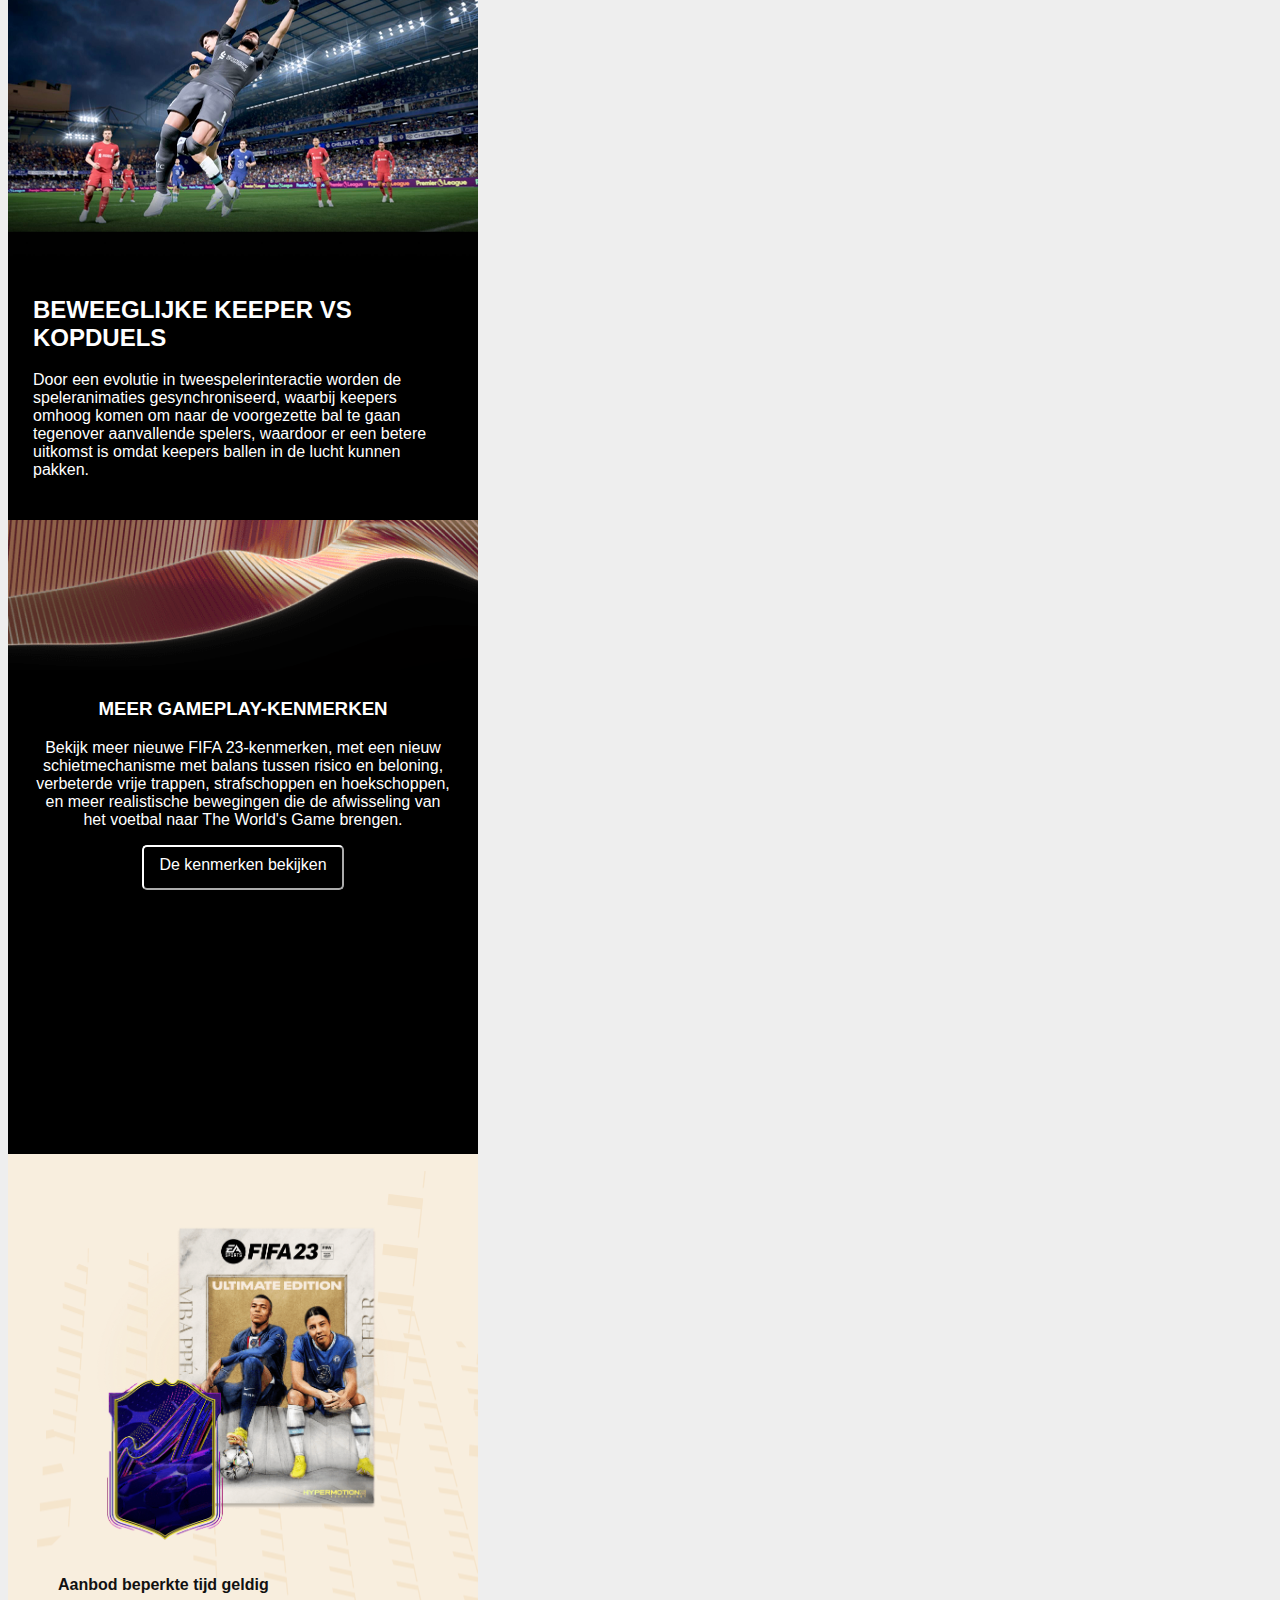
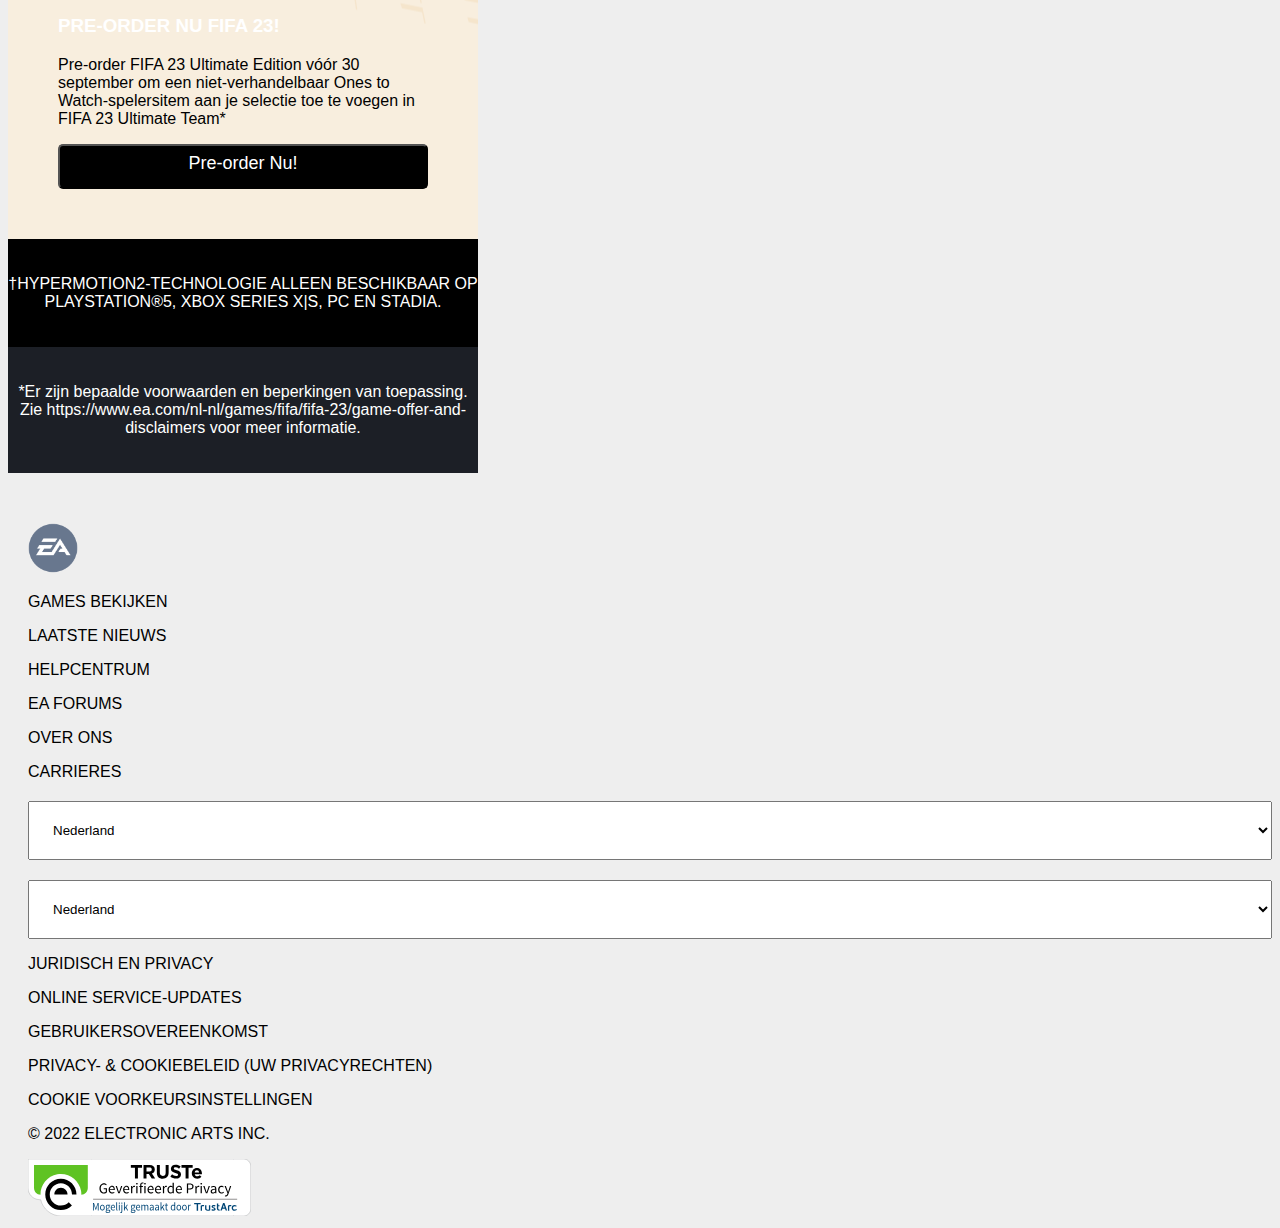
==== commit fdec5140: "pagina 2 gemaakt en aangekleed" ====
--- a/info.html
+++ b/info.html
@@ -27,7 +27,7 @@
         <img src="images/fifa23-logo-nav.svg" alt="Fifa 23">
 
         <button class="oranje">
-          <a href="info.html">Pre-order Nu!</a>
+          Pre-order Nu!
         </button>
 
       </nav>
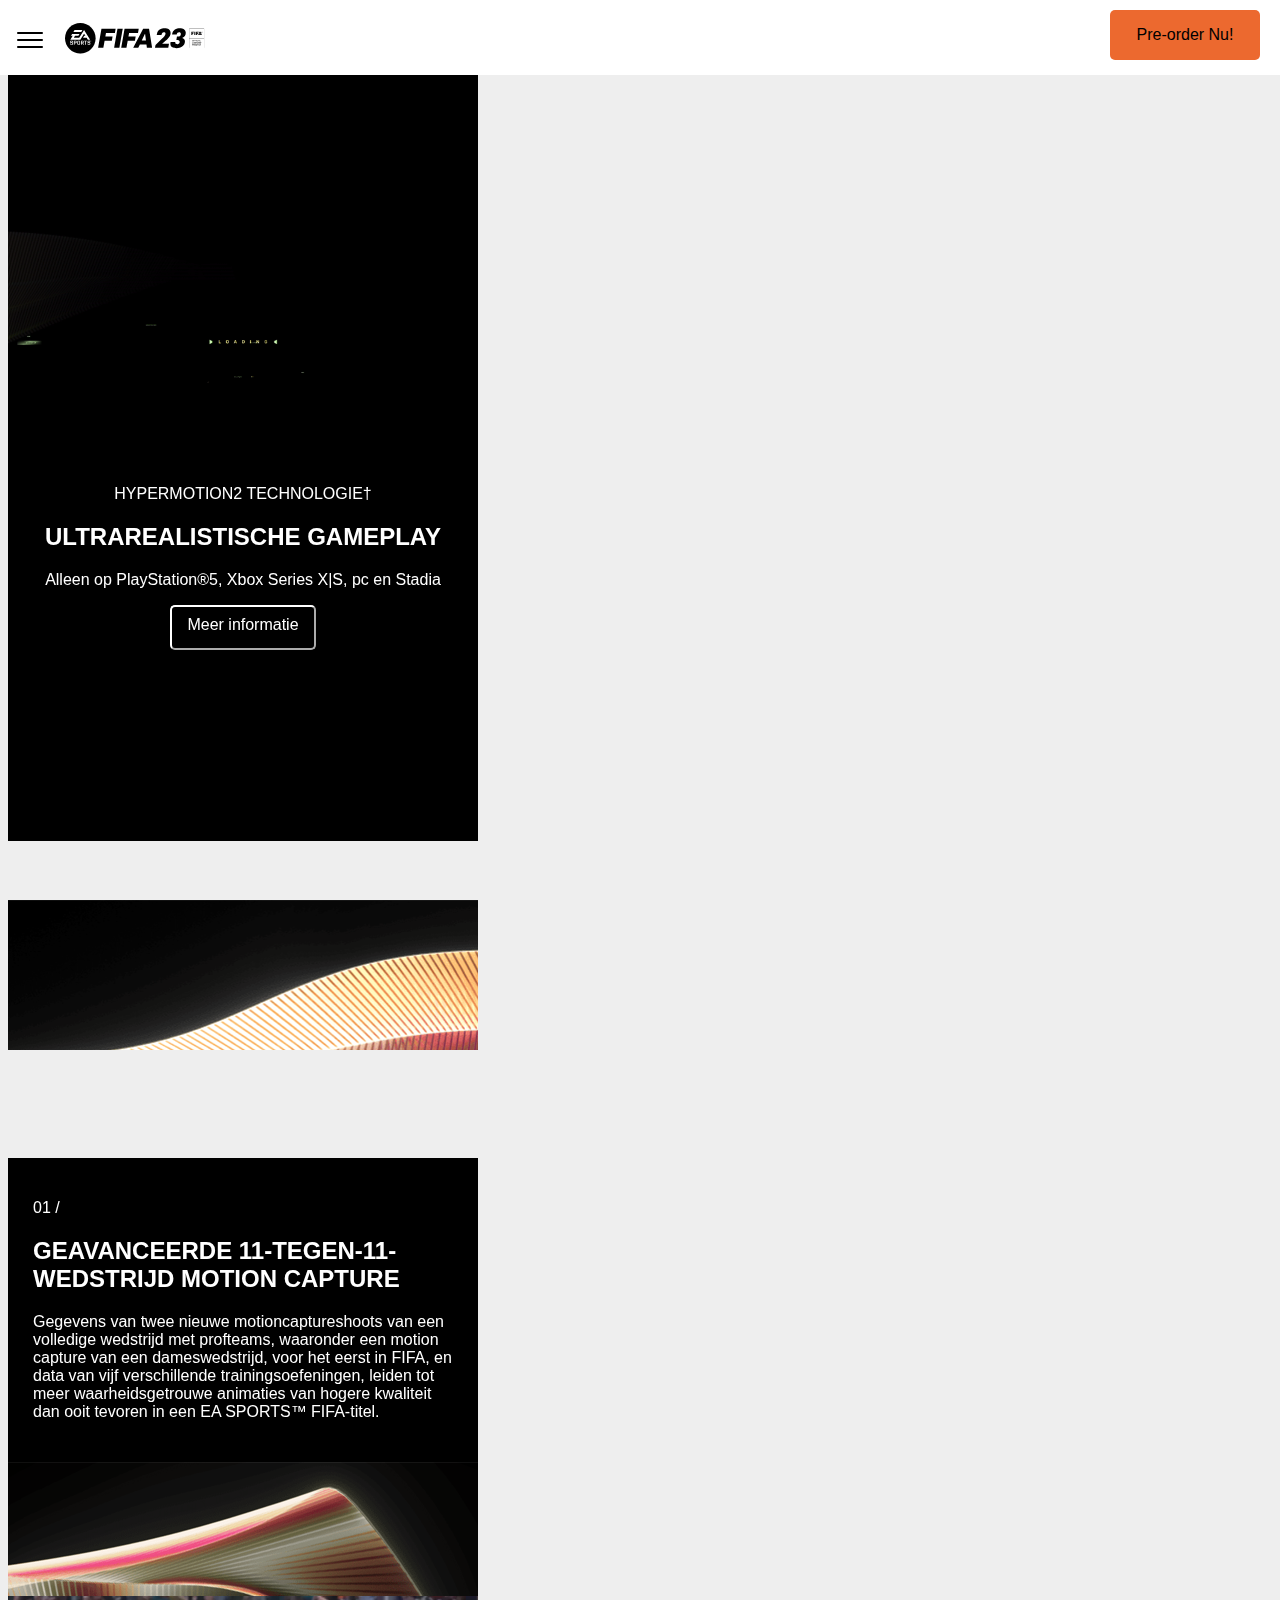
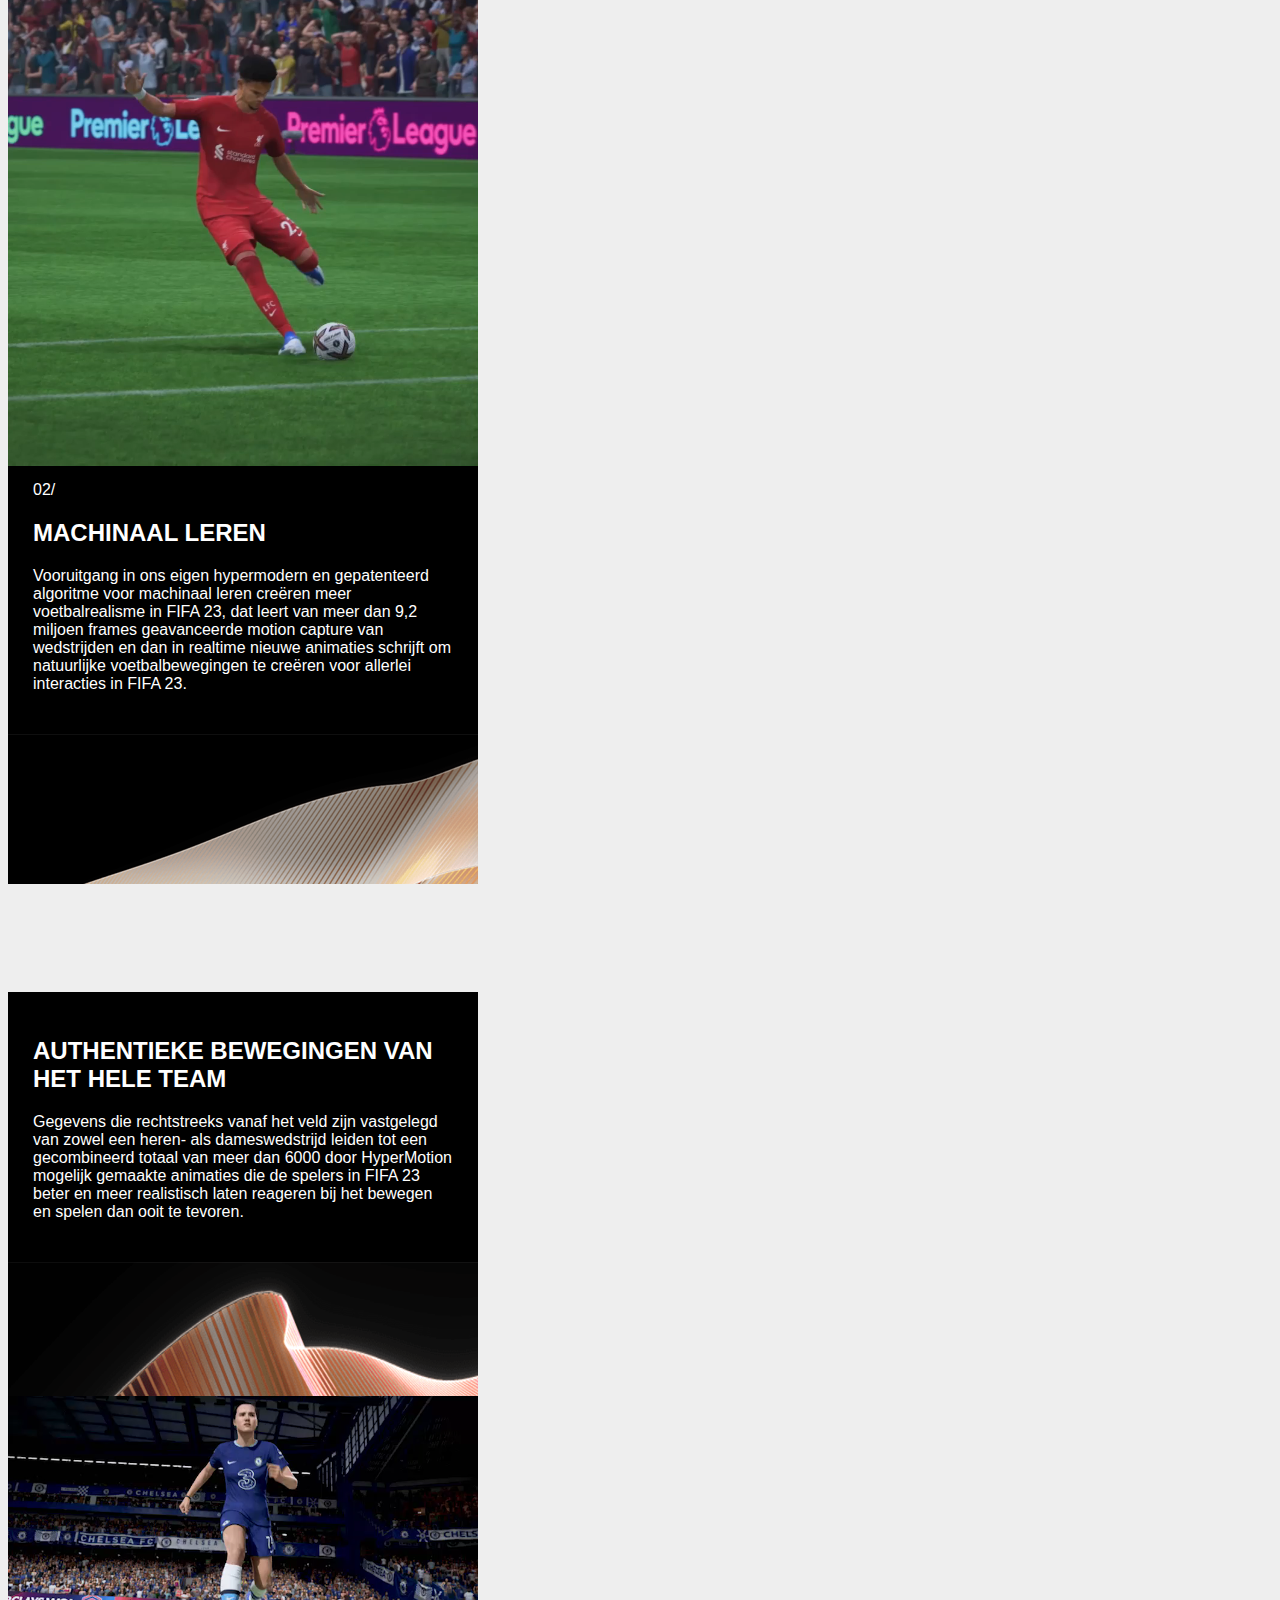
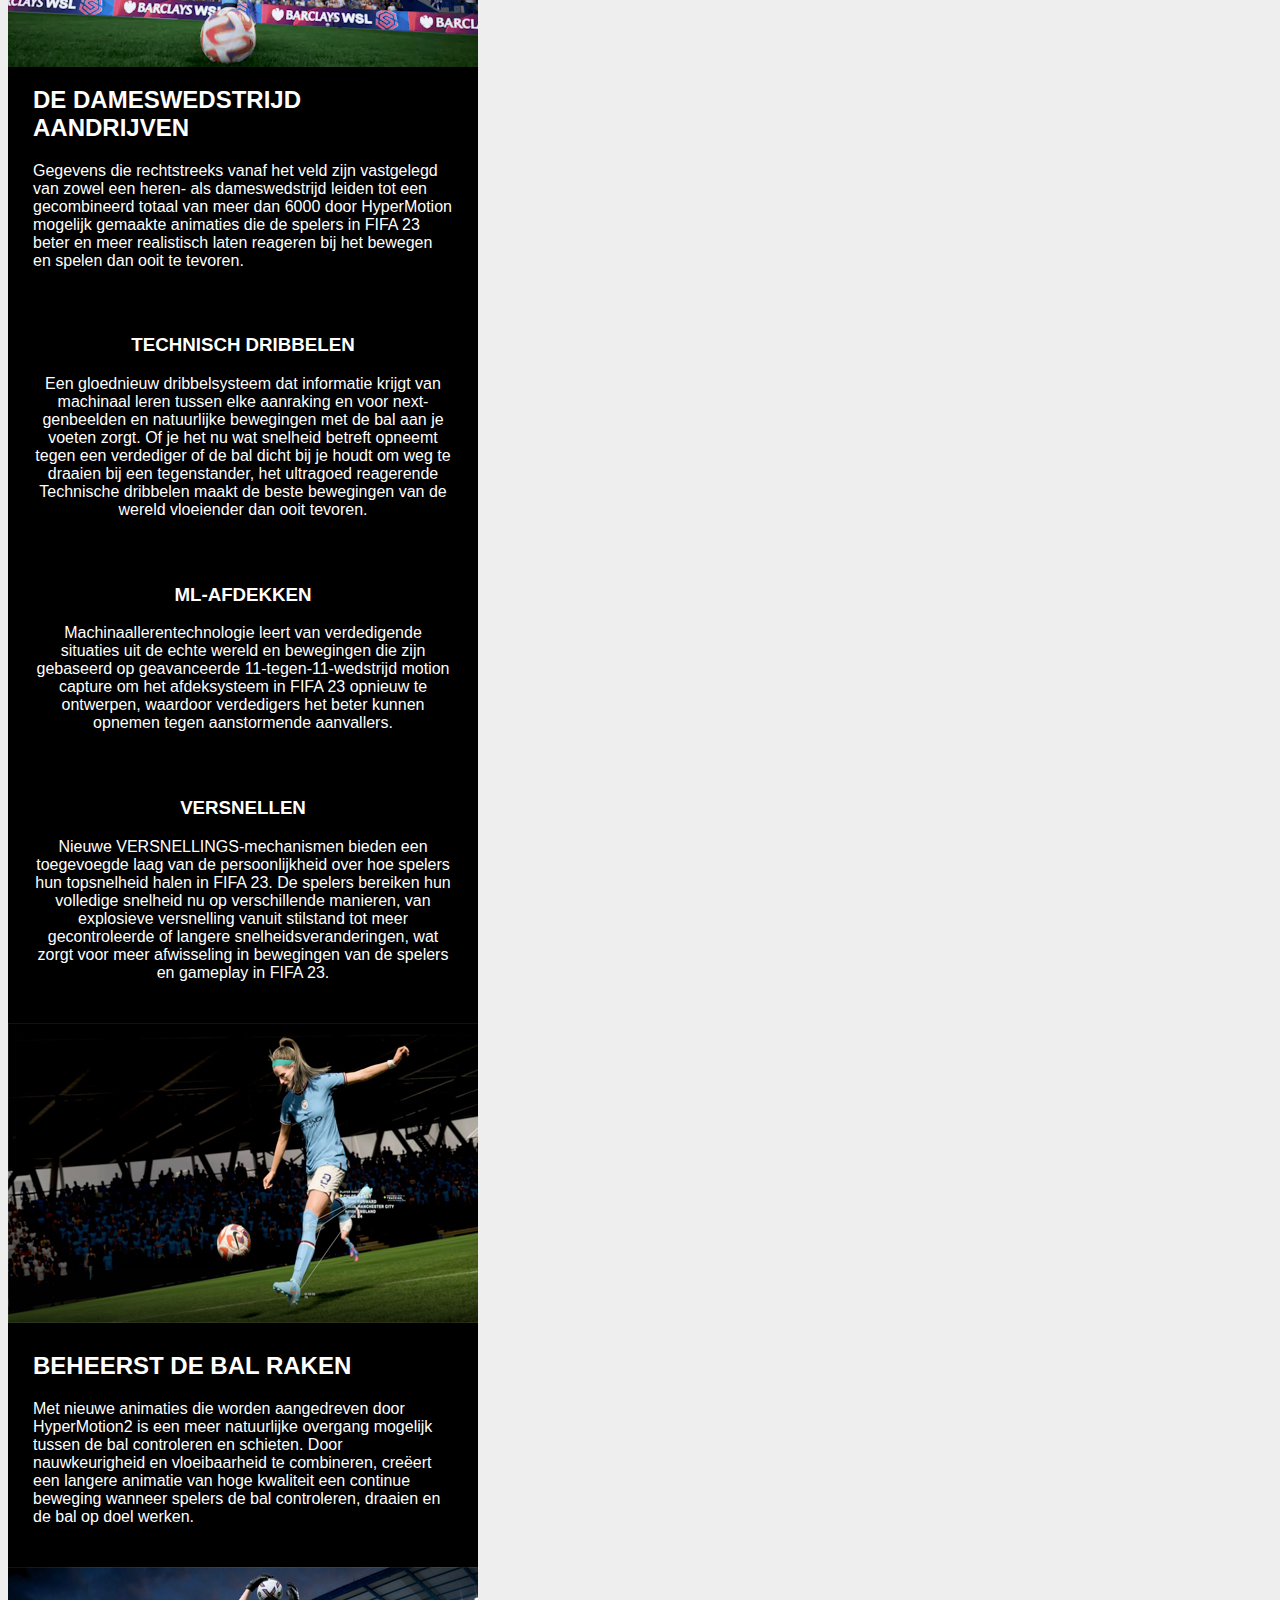
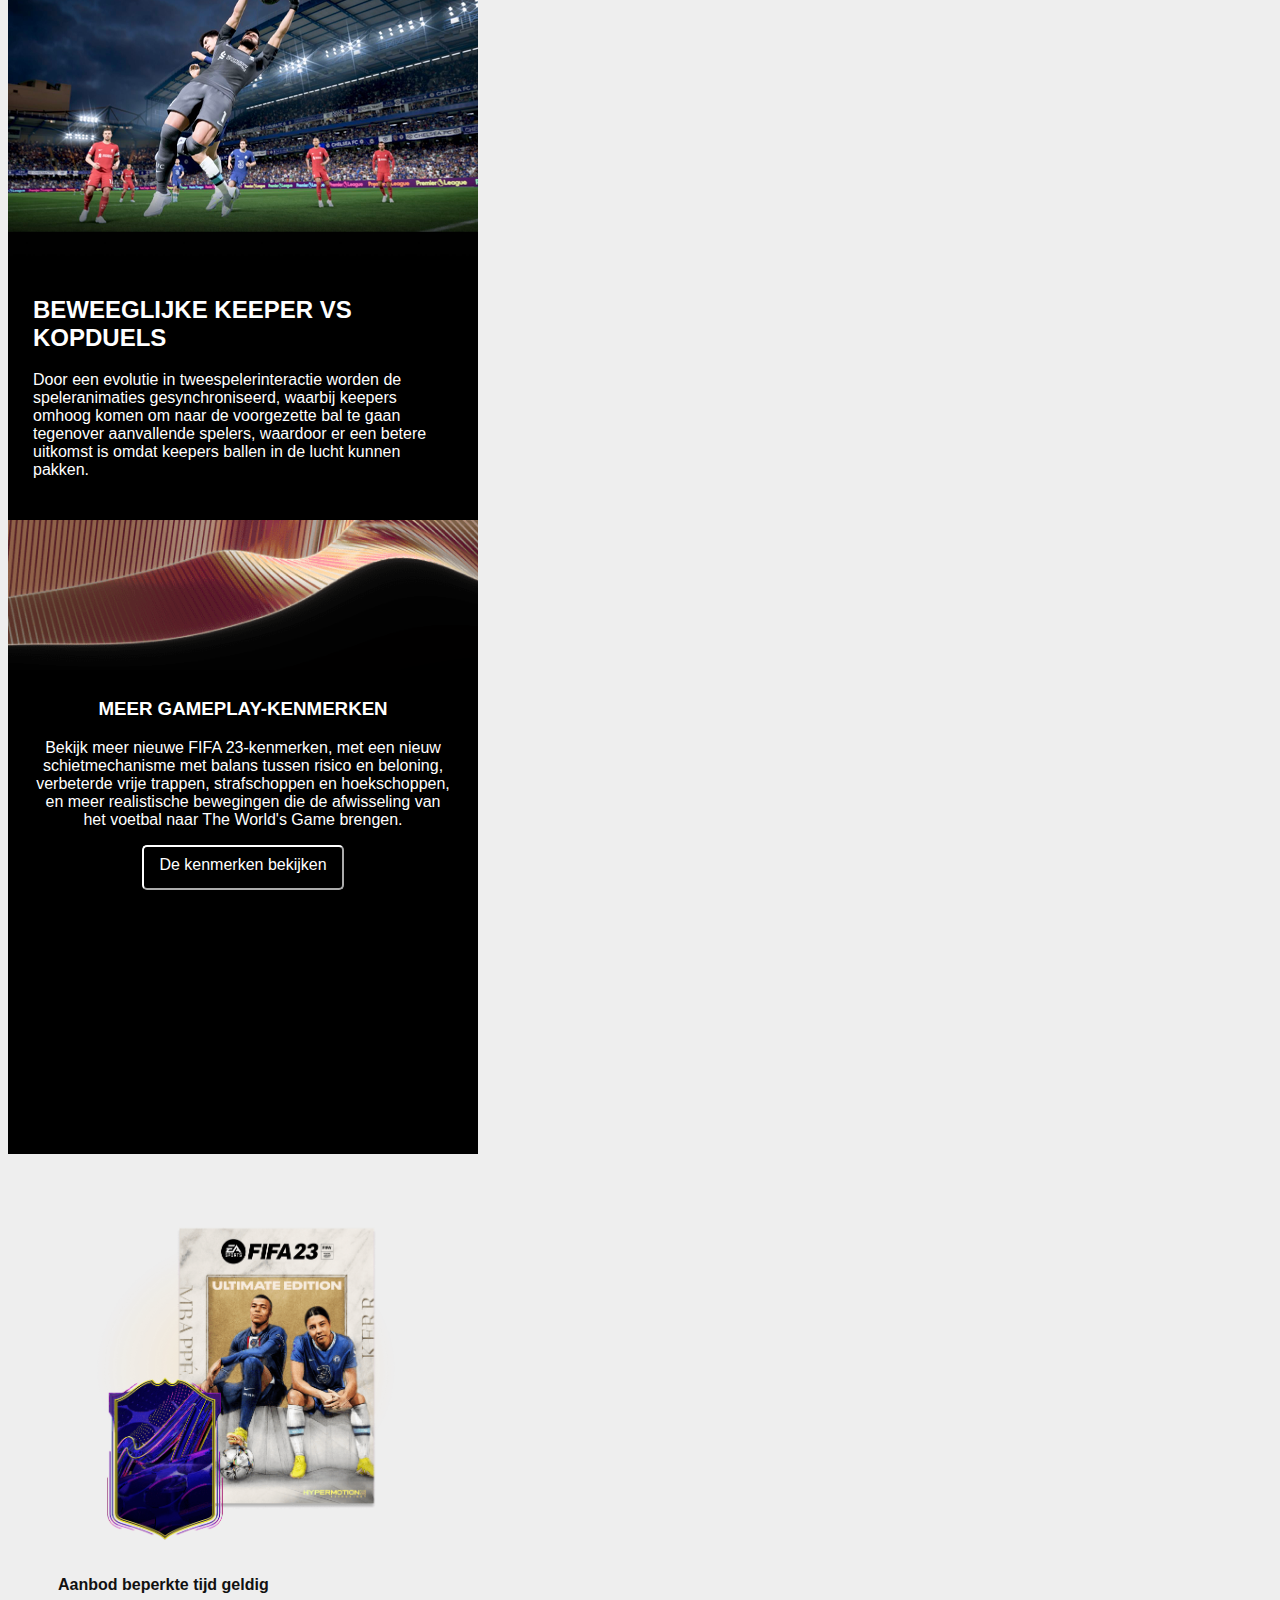
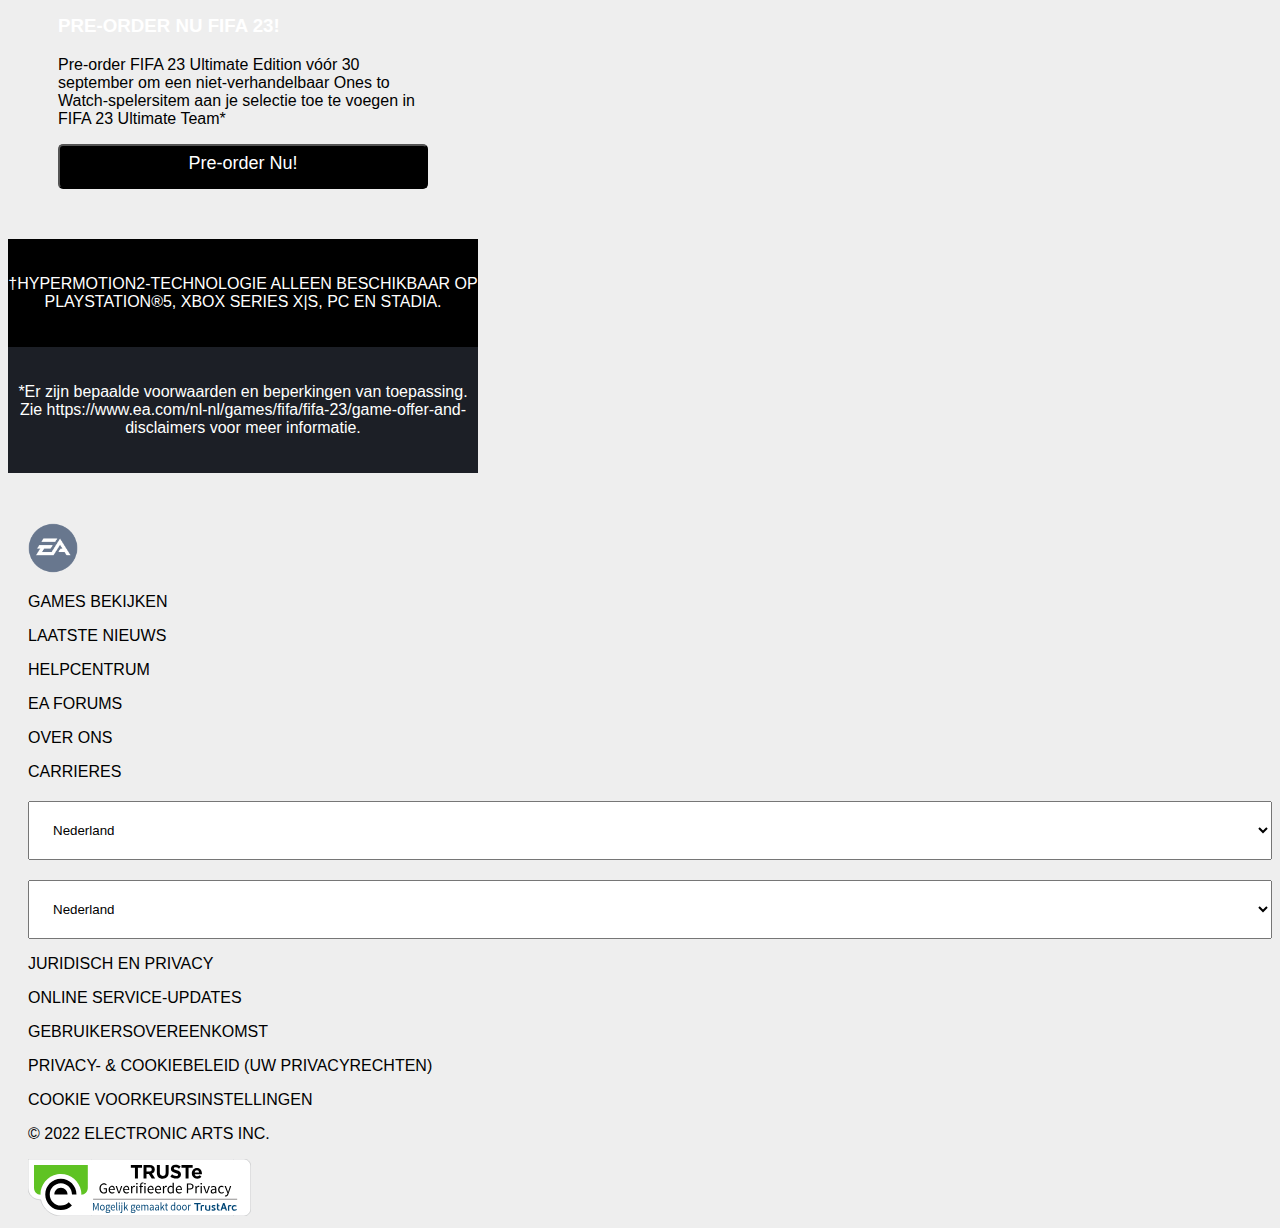
==== commit baead713: "pagina 2 gemaakt en aangekleed" ====
--- a/info.html
+++ b/info.html
@@ -14,7 +14,7 @@
     <header>
       <nav>
         <ul>
-          <li><a>INFO</a></li>
+          <li><a href="info.html">INFO</a></li>
           <li><a>KENMERKEN</a></li>
           <li><a>ULTIMATE TEAM</a></li>
           <li><a>COMMUNITY</a></li>
--- a/styles/style.css
+++ b/styles/style.css
@@ -1,6 +1,8 @@
-@import url(//db.onlinewebfonts.com/c/d3a85c6c38eeb78ad624d05db74526bd?family=Neue+Plak+W01); /**************/
+/******
+	<link href="//db.onlinewebfonts.com/c/981d67528edb4fba5f7bcf3f1bf92a92?family=NeuePlakTextW04-Regular" rel="stylesheet" type="text/css"/>	<link href="//db.onlinewebfonts.com/c/d3a85c6c38eeb78ad624d05db74526bd?family=Neue+Plak+W01" rel="stylesheet" type="text/css"/>
+@import url(//db.onlinewebfonts.com/c/d3a85c6c38eeb78ad624d05db74526bd?family=Neue+Plak+W01);
 @import url(//db.onlinewebfonts.com/c/981d67528edb4fba5f7bcf3f1bf92a92?family=NeuePlakTextW04-Regular);/* CSS REMEDY */
-/**************/
+
 *, *::after, *::before {
   box-sizing:border-box;  
 }
@@ -14,7 +16,6 @@
 button.zwart {
     color:white;
     background: black;
-    font-family: "NeuePlakTextW04-Regular", sans-serif ;
     border-color:black;
     height:45px;
     font-size:18px;
@@ -35,7 +36,6 @@
 button.doorzichtig {
     color:white;
     background-color: transparent;
-    font-family: "NeuePlakTextW04-Regular", sans-serif ;
     border-color:white;
     height:45px;
     font-size:16px;
@@ -82,6 +82,10 @@
 
 }
 
+body {
+    font-family: 'Bebas Neue', sans-serif !important;
+
+}
 
 
 
@@ -140,12 +144,10 @@
   background-color:var(--color-background);
 }
 p {
-    font-family: "NeuePlakTextW04-Regular", sans-serif ;
 
 }
 h1,  h2,  h3  {
     text-transform:uppercase;
-    font-family: "Neue Plak W01", sans-serif ;
 
 }
 .home h3 {
@@ -153,12 +155,8 @@
     text-transform: uppercase;
 }
 
-h4 {
-    font-family: "Neue Plak W01", sans-serif ;
-
-}
+
 header li {
-    font-family: "NeuePlakTextW04-Regular", sans-serif ;
     margin: 10px;
 
 }
@@ -179,7 +177,6 @@
 body > section:nth-of-type(1) > p  {
     color:white;
     font-size: 10px;
-    font-family: "Neue Plak W01",sans-serif;
 
 }
 
@@ -197,7 +194,7 @@
     margin-top: -550px;
     display: block;
     text-align: center;
-    background-image: url(/images/sectiestadium.jpg);
+    background-image: url(../images/sectiestadium.jpg);
 }
 body.home > section:nth-of-type(2) > section > h2 {
     color:white;
@@ -216,7 +213,7 @@
      3e section css NIEUWE IN FIFA 23
     ************************* */
 body.home > section:nth-of-type(3) {
-    background-image: url(/images/sectionbg.png);
+    background-image: url(../images/sectionbg.png);
 
 }
 body.home > section:nth-of-type(3)  > h2 {
@@ -251,7 +248,7 @@
     padding-top: 150px;
     padding-bottom: 100px;
 
-    background-image: url(/images/sectionbg.png);
+    background-image: url(../images/sectionbg.png);
     display:flex;
     flex-direction: column;
     justify-content: center;
@@ -270,7 +267,7 @@
 }
 
 body.home > section:nth-of-type(4){
-    background-image: url(/images/sectionbg.png);
+    background-image: url(../images/sectionbg.png);
     margin-top:-30px;
     text-align: center;
     padding-bottom:50px;
@@ -291,10 +288,9 @@
  5e section css Ongevenaarde realisme
 ************************* */
 body.home > section:nth-of-type(5)  {
-    background-image: url(/images/sectiestadium.jpg);
+    background-image: url(../images/sectiestadium.jpg);
     padding: 150px 25px 100px 25px;
     text-align: center;
-
 
 }
 body.home > section:nth-of-type(5) > button  {
@@ -315,7 +311,7 @@
  6e section css AANBOD BEPERKTE TIJD GELDIg
 ************************* */
 body.home > section:nth-of-type(6)  {
-    background-image: url(/images/sectionbg.png);
+    background-image: url("../images/sectionbg.png");
     padding:50px;
 
 
@@ -472,7 +468,7 @@
 }
 
 body.info > main > section:nth-of-type(6)  {
-    background-image: url(/images/sectionbg.png);
+    background-image: url("images/sectionbg.png");
     padding:50px;
 
 
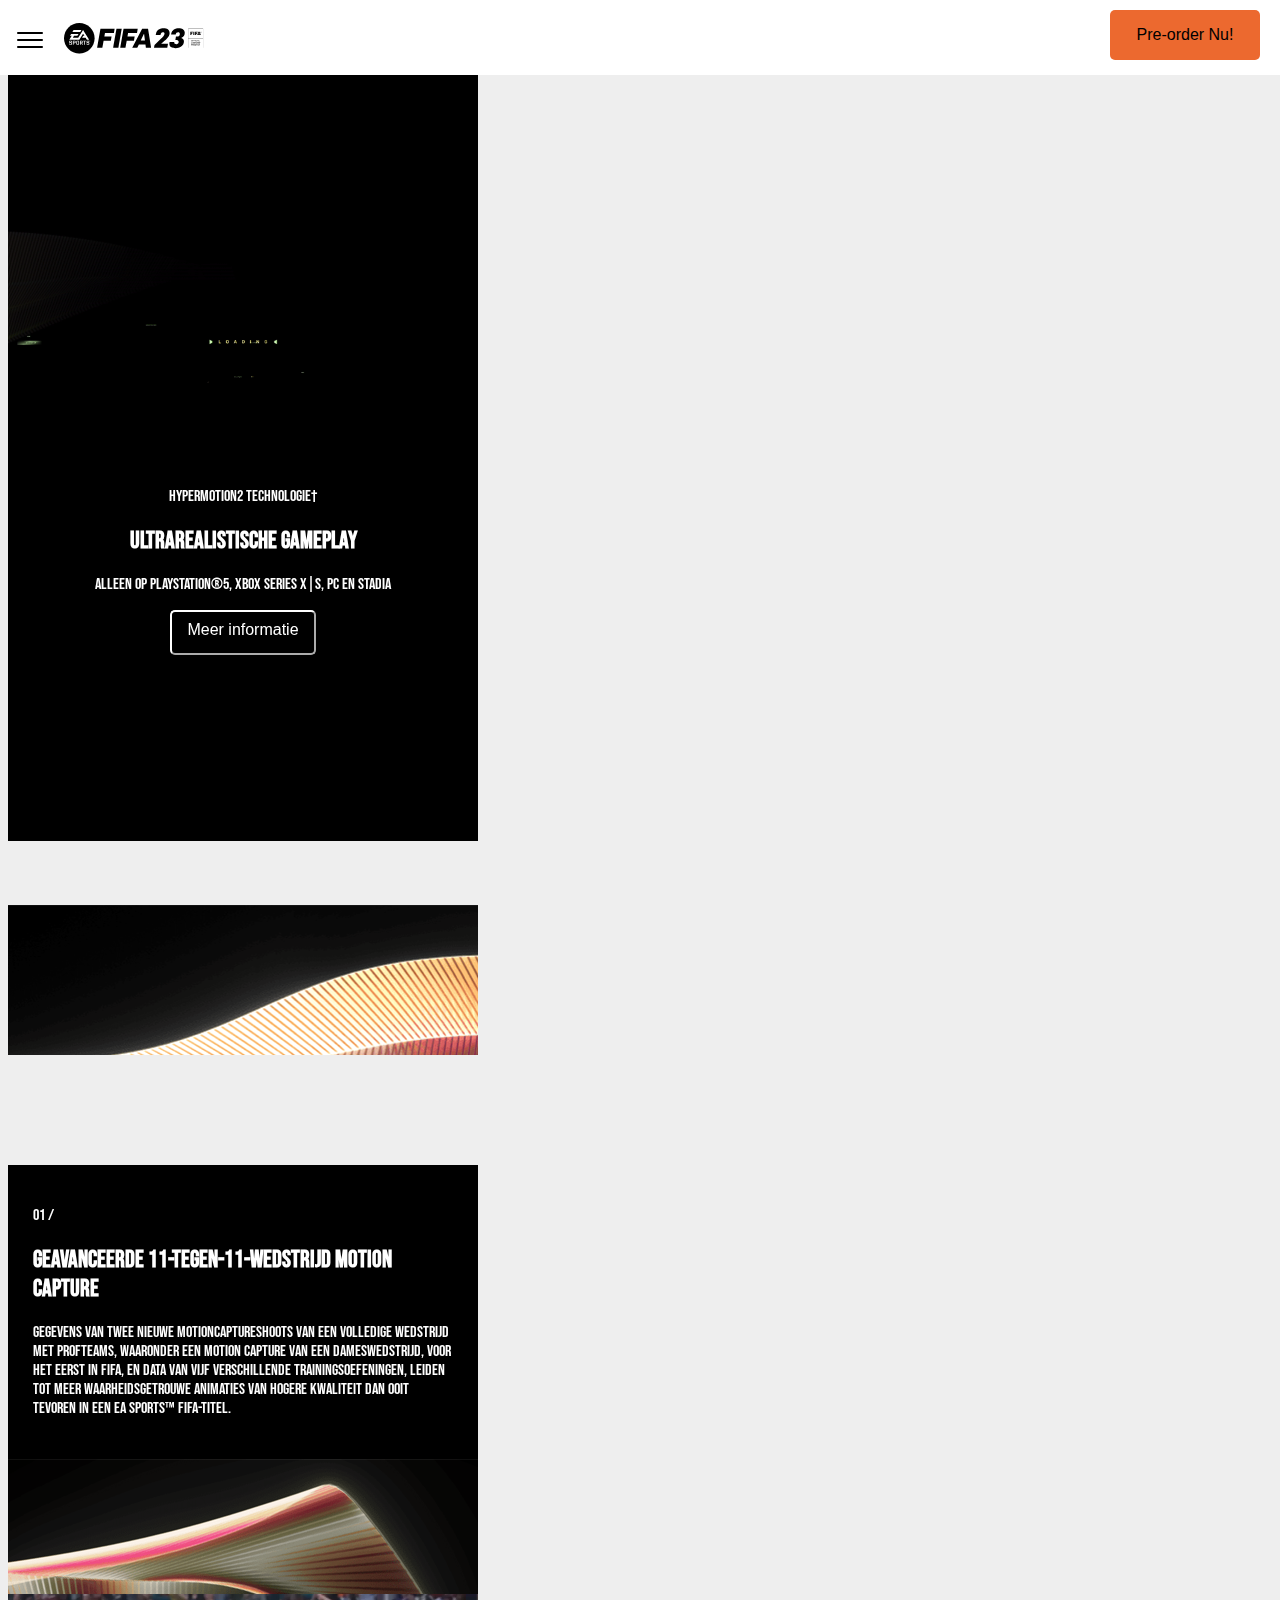
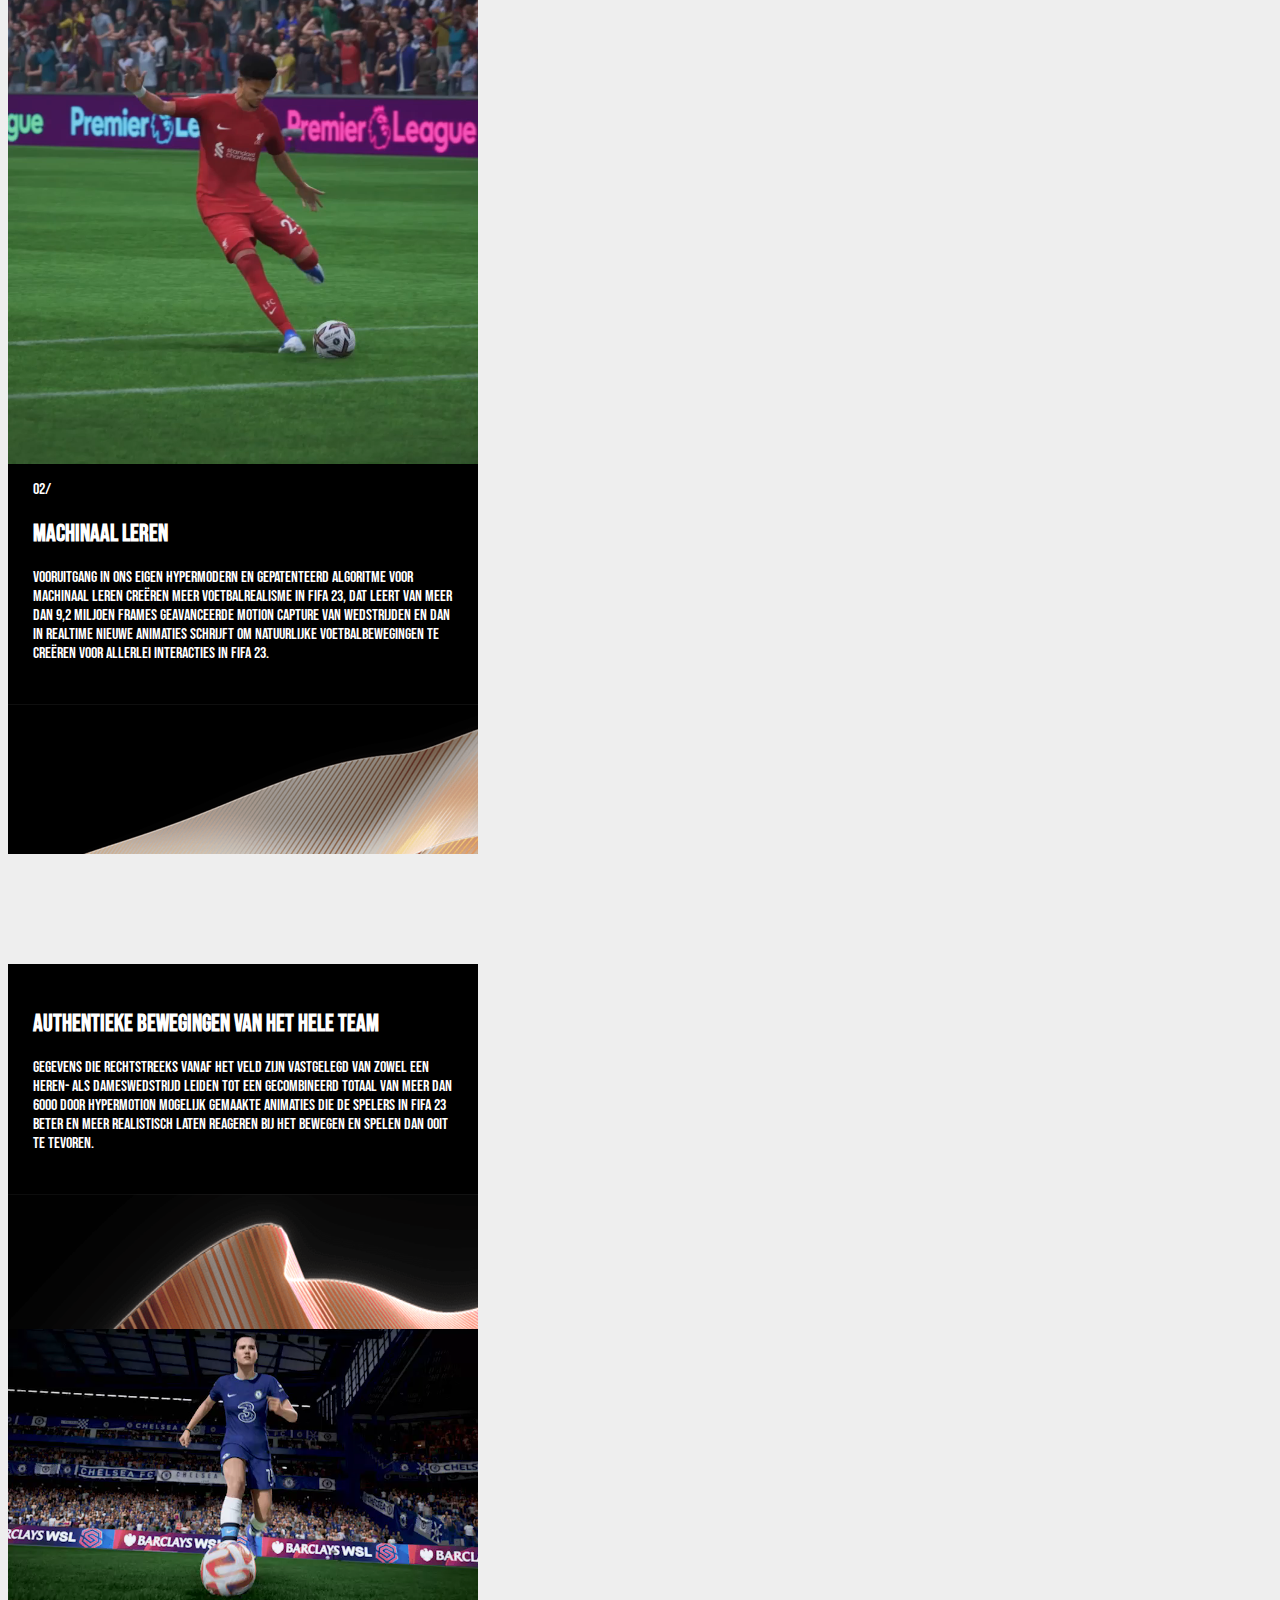
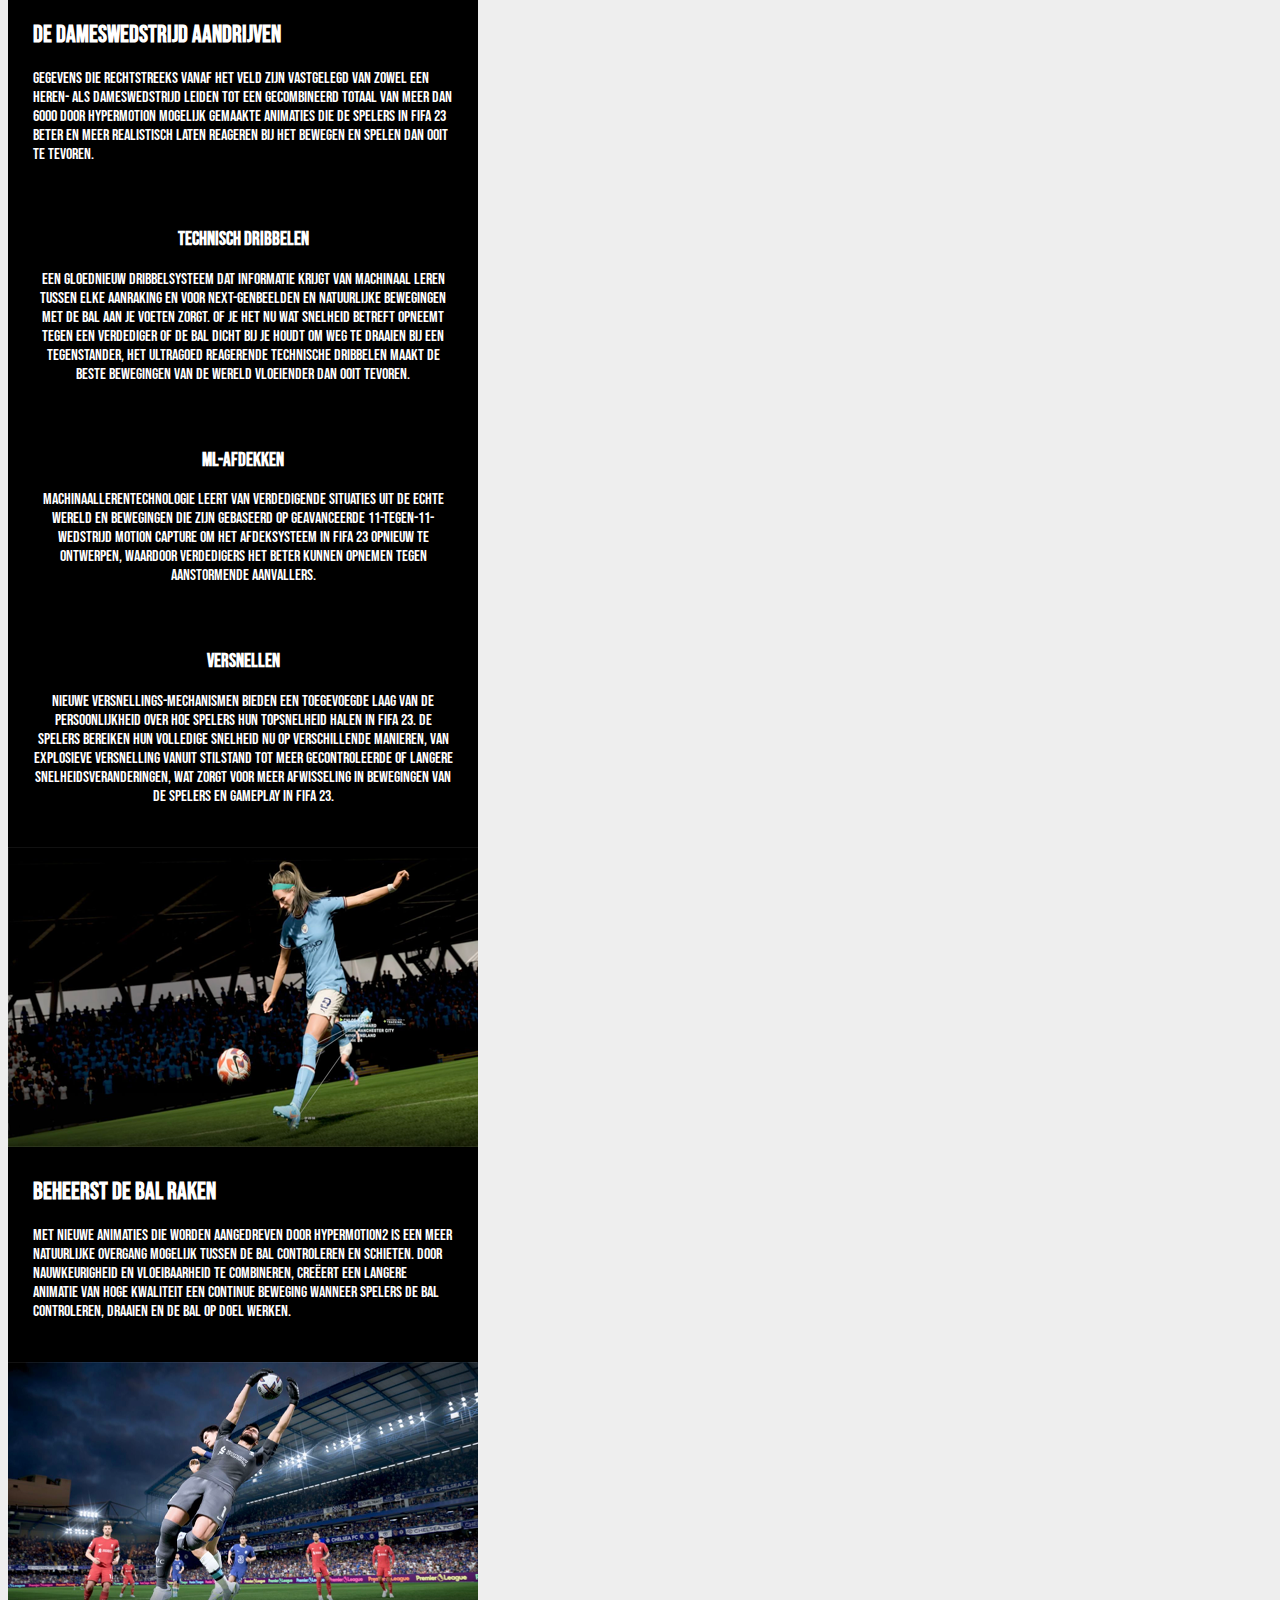
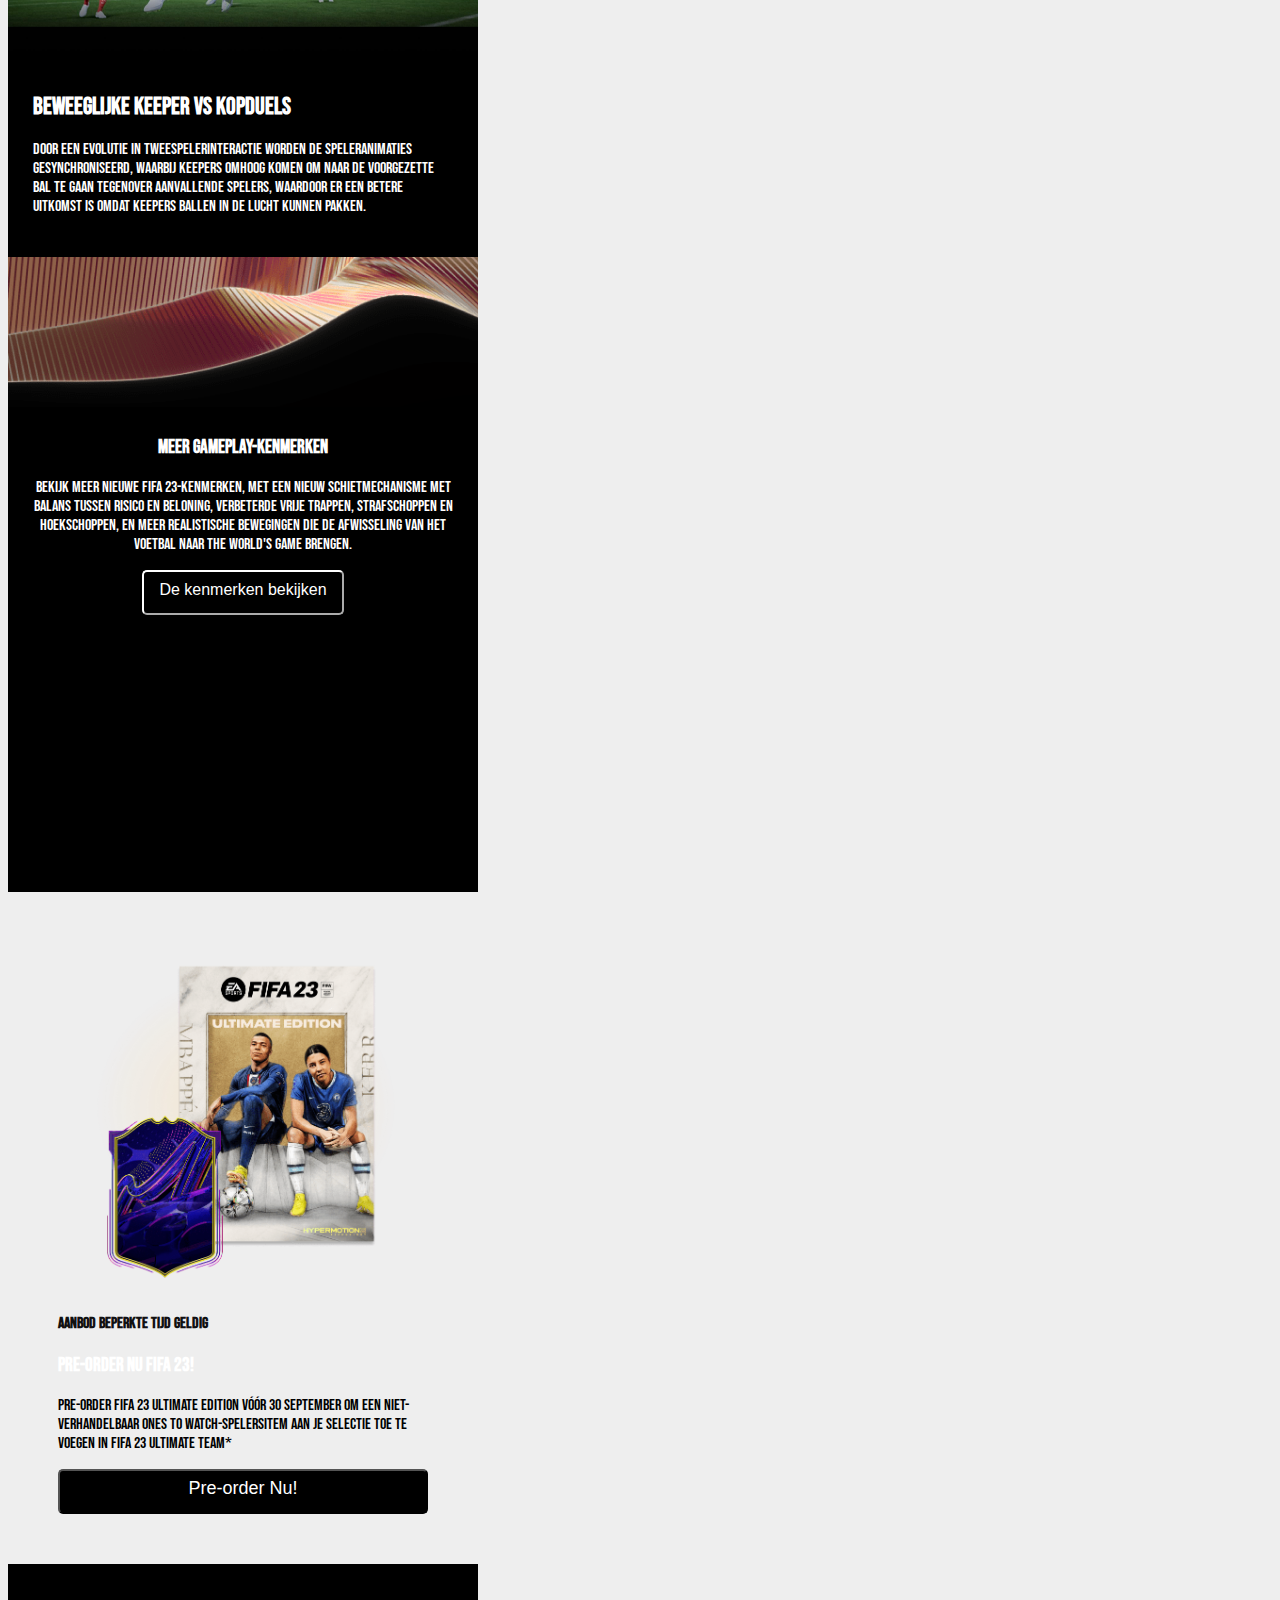
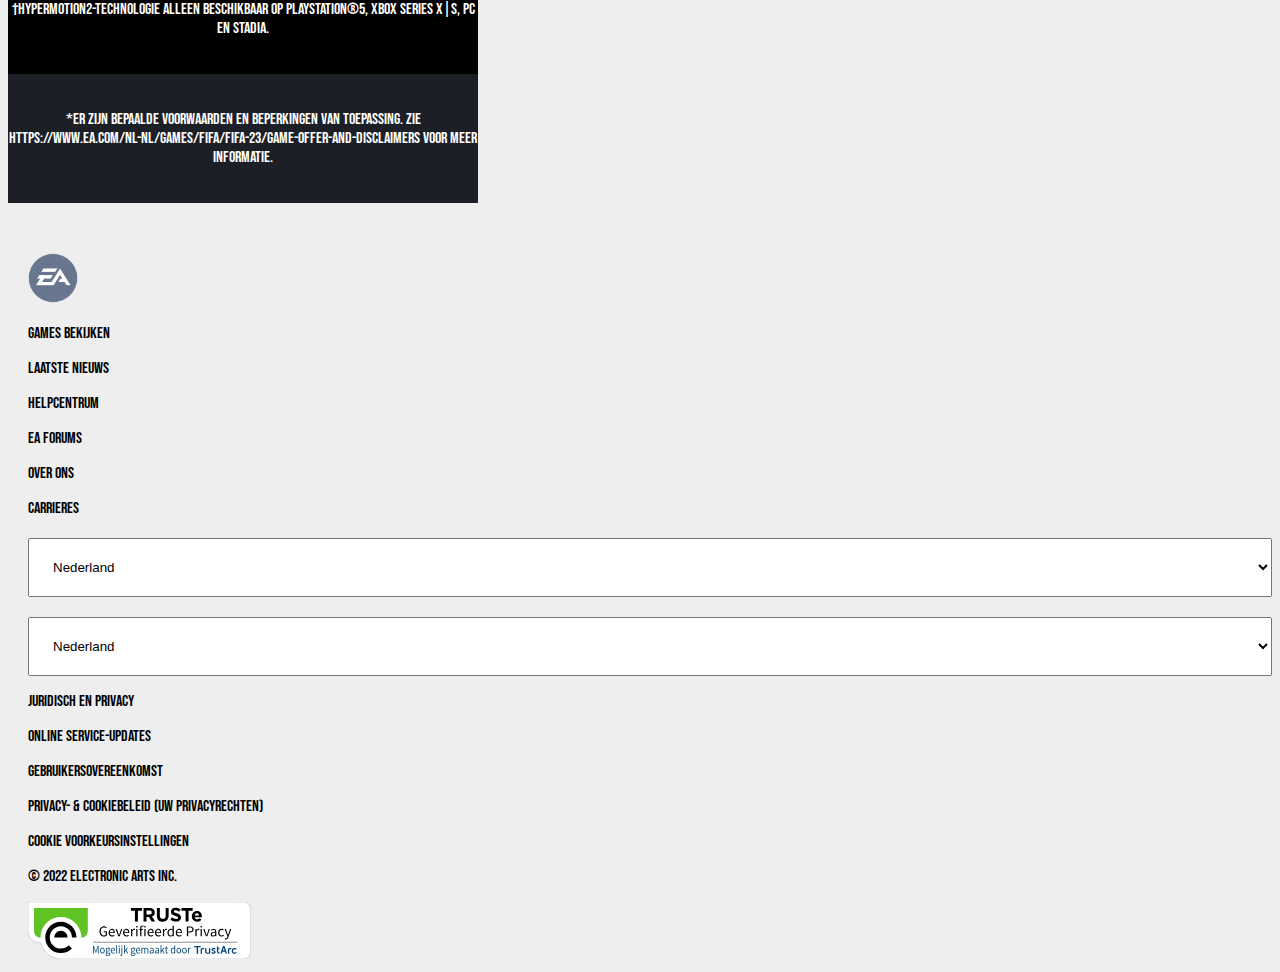
==== commit 1381e1cd: "pagina 2 gemaakt en aangekleed" ====
--- a/info.html
+++ b/info.html
@@ -6,8 +6,9 @@
   <meta name="viewport" content="width=device-width, initial-scale=1">
 
   <title>Fifa 23 Informatie</title>
-  <link href="//db.onlinewebfonts.com/c/981d67528edb4fba5f7bcf3f1bf92a92?family=NeuePlakTextW04-Regular" rel="stylesheet" type="text/css"/>	<link href="//db.onlinewebfonts.com/c/d3a85c6c38eeb78ad624d05db74526bd?family=Neue+Plak+W01" rel="stylesheet" type="text/css"/>
-  <link href="styles/style.css" rel="stylesheet">
+  <link rel="preconnect" href="https://fonts.googleapis.com">
+  <link rel="preconnect" href="https://fonts.gstatic.com" crossorigin>
+  <link href="https://fonts.googleapis.com/css2?family=Bebas+Neue&display=swap" rel="stylesheet">  <link href="styles/style.css" rel="stylesheet">
   <link rel="icon" type="image/svg+xml" href="images/favicon.svg">
 </head>
   <body class="info">
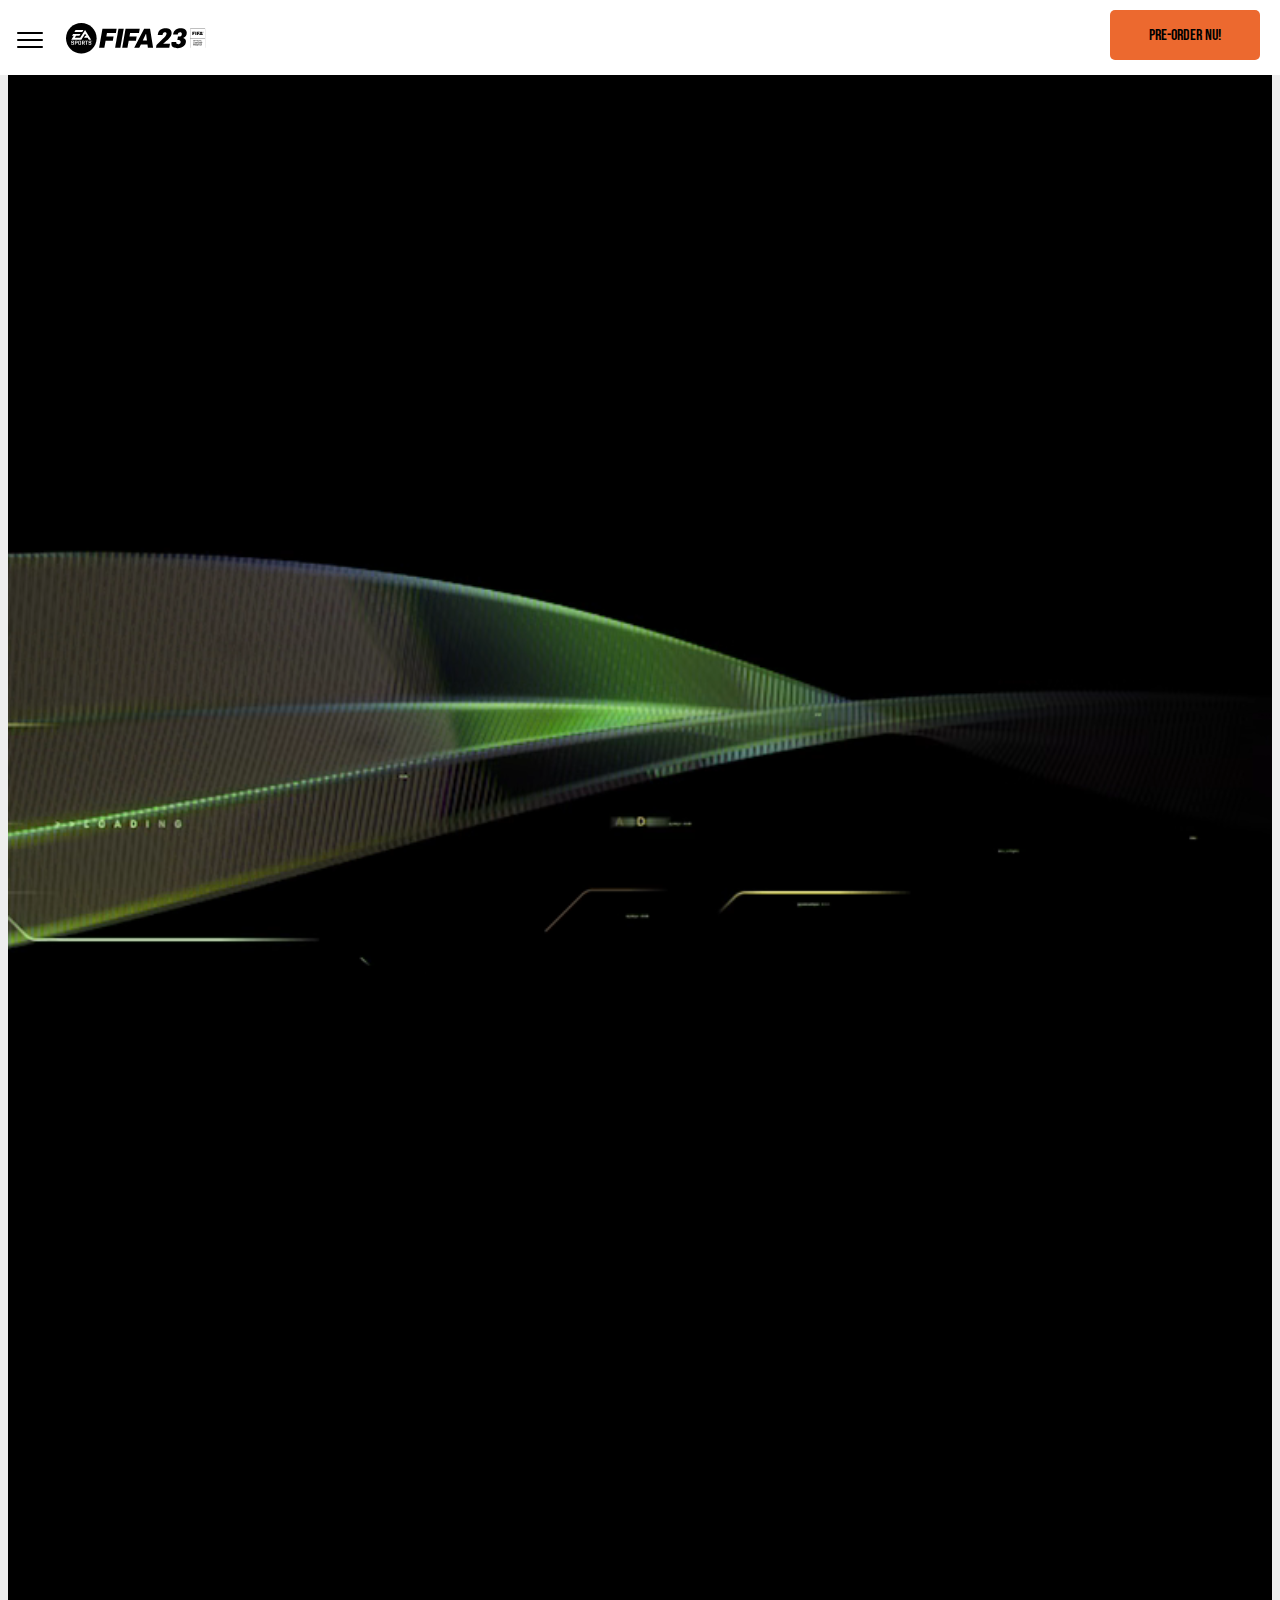
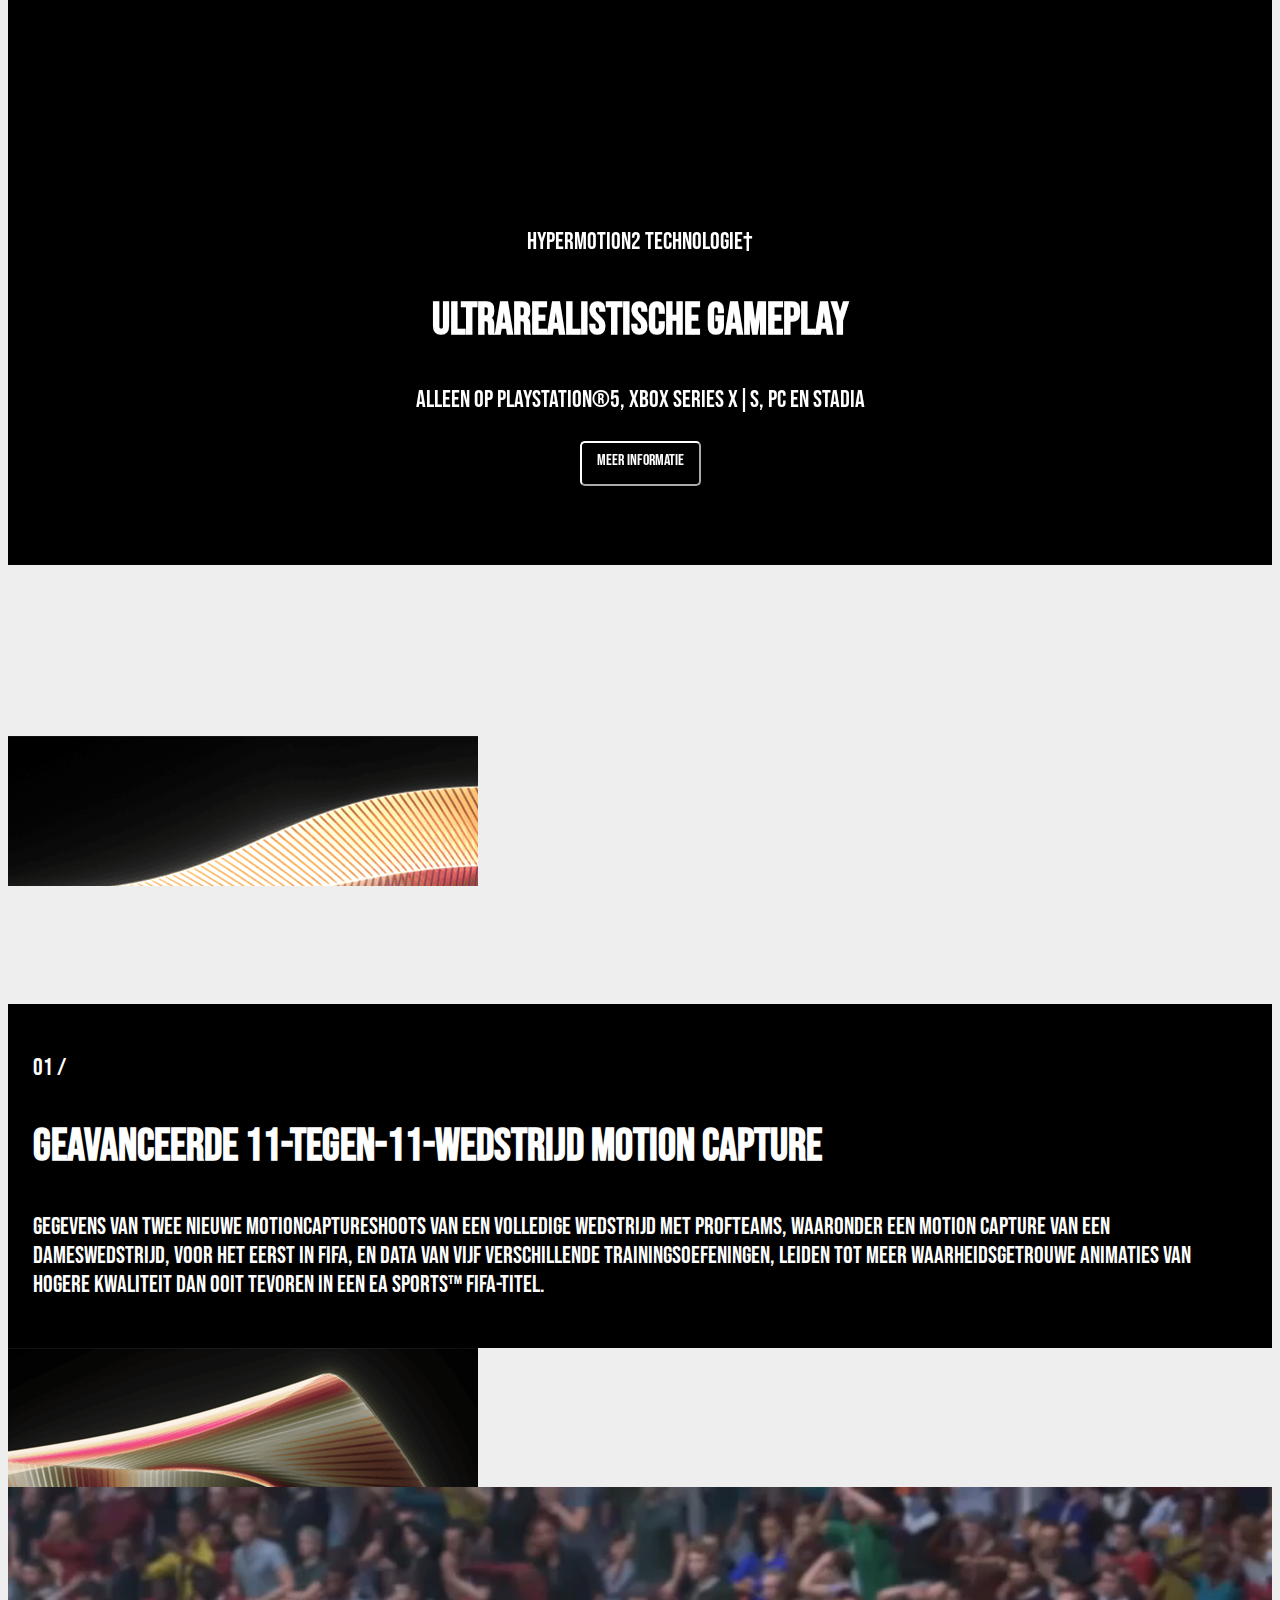
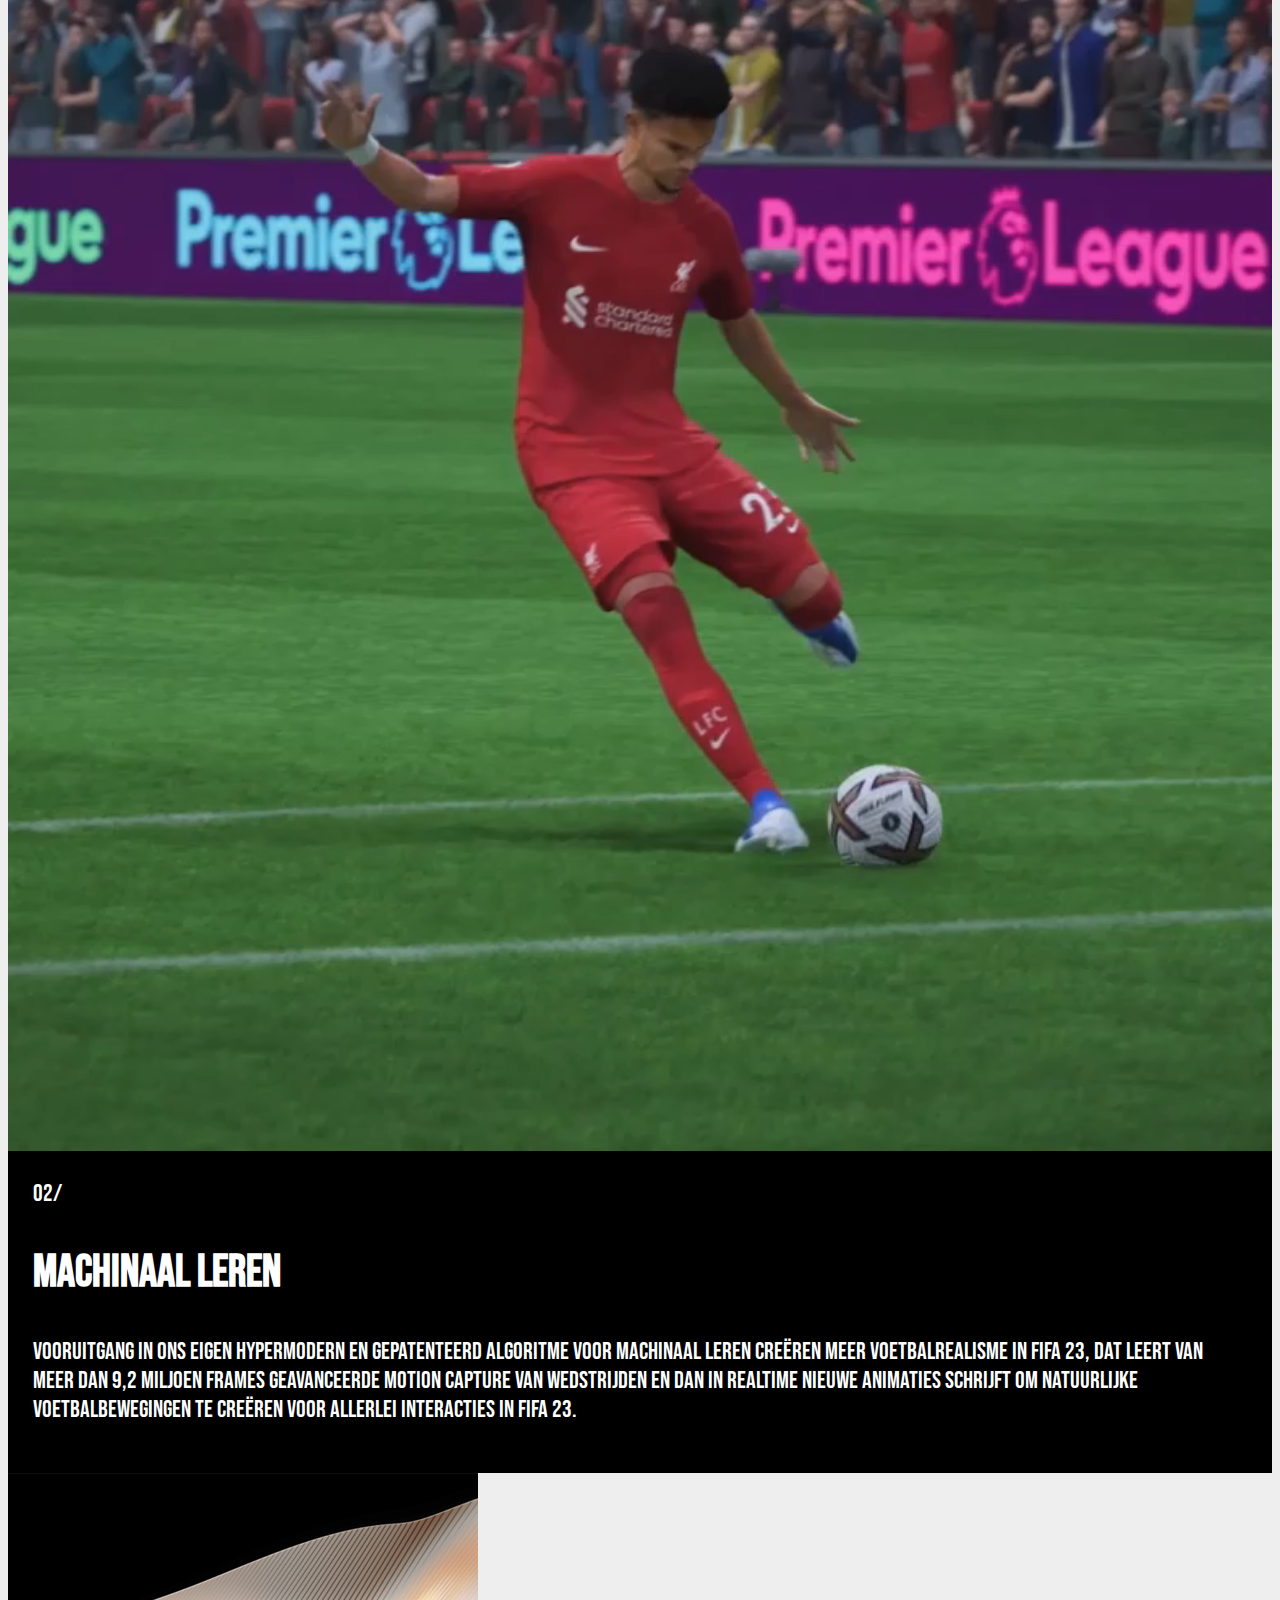
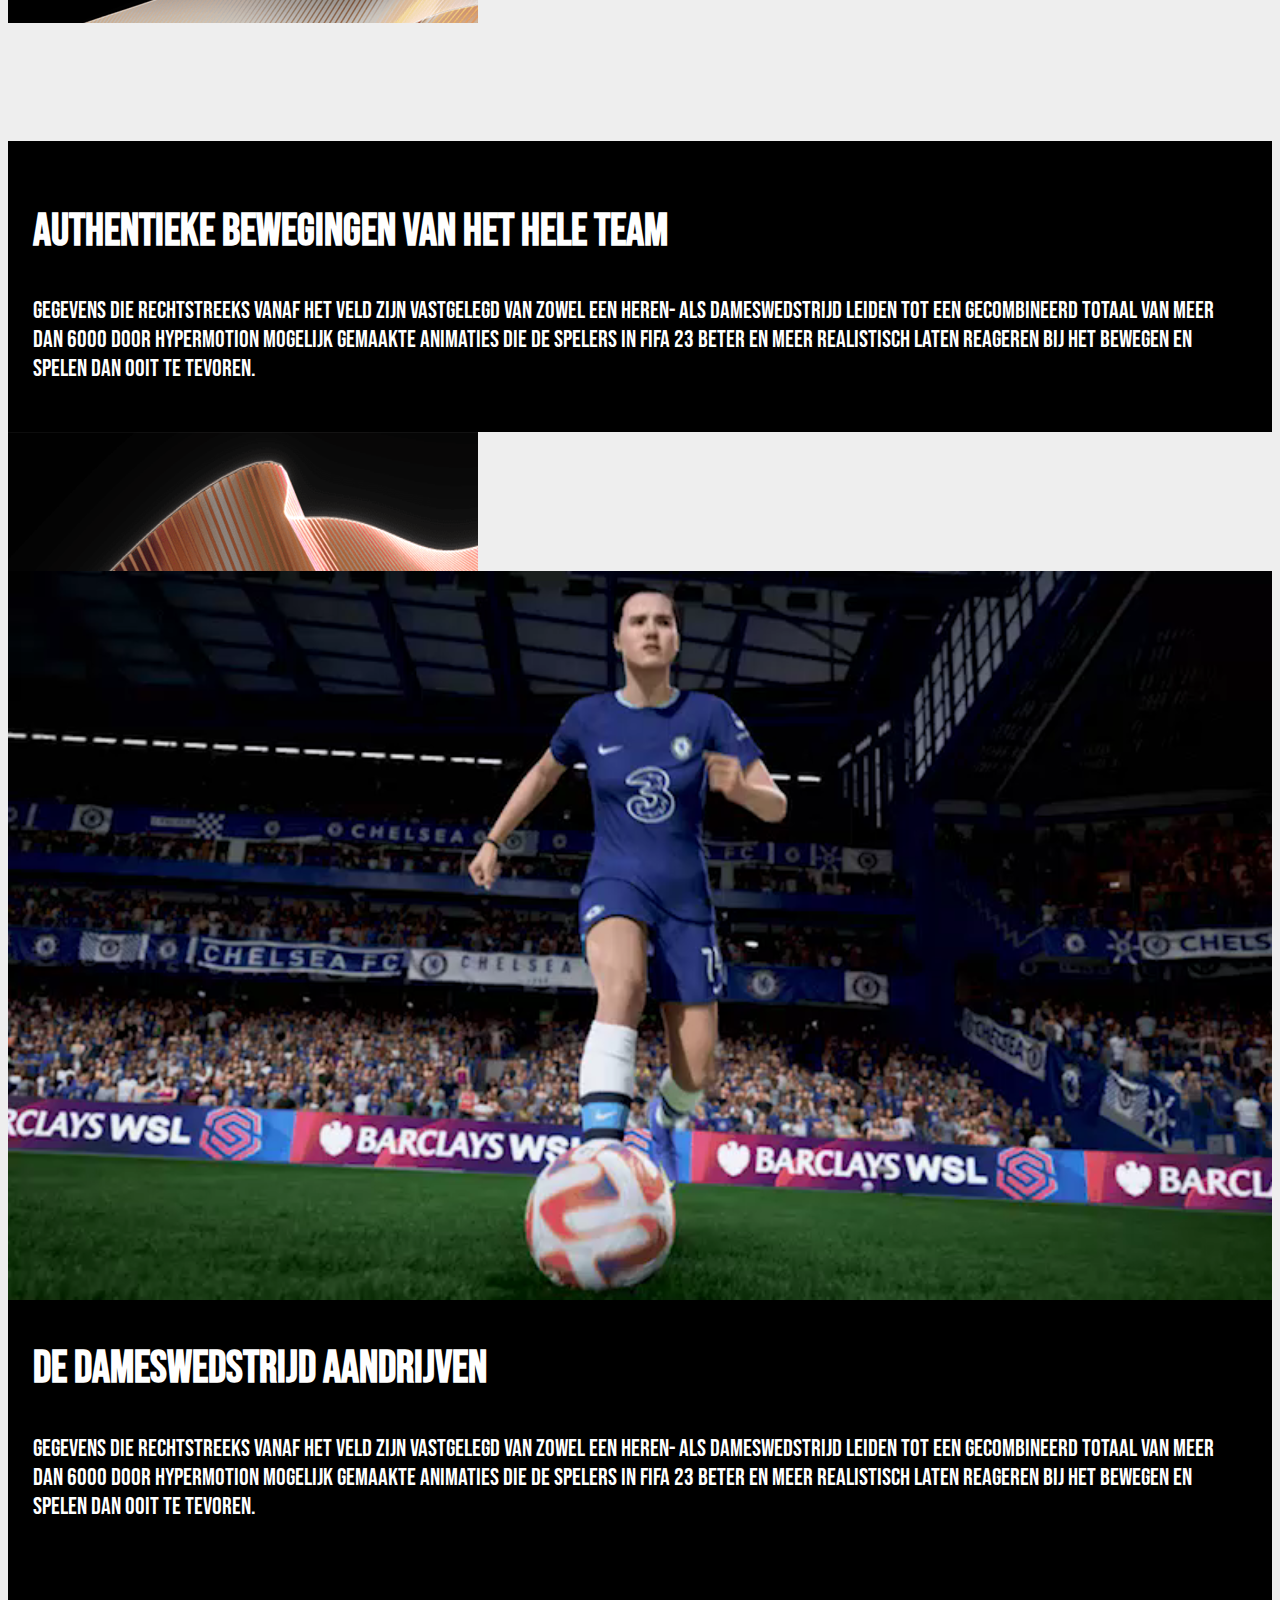
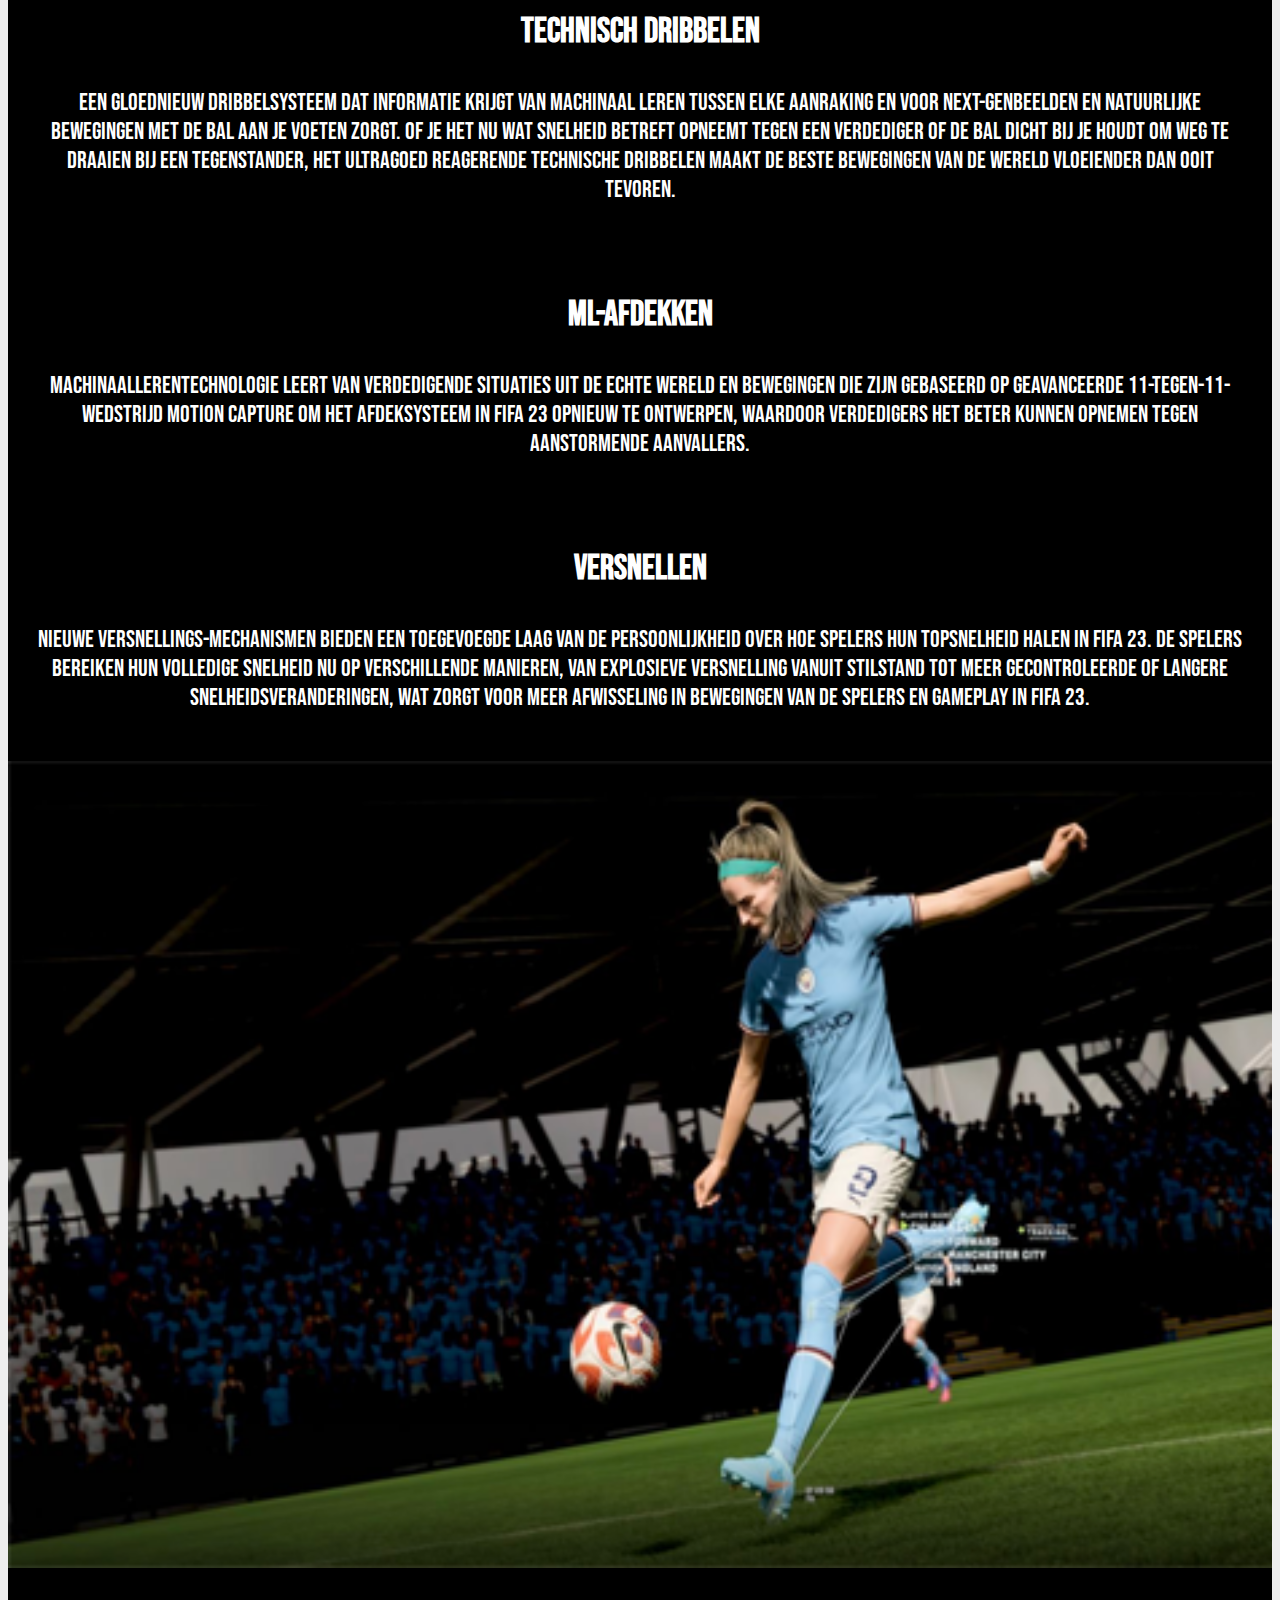
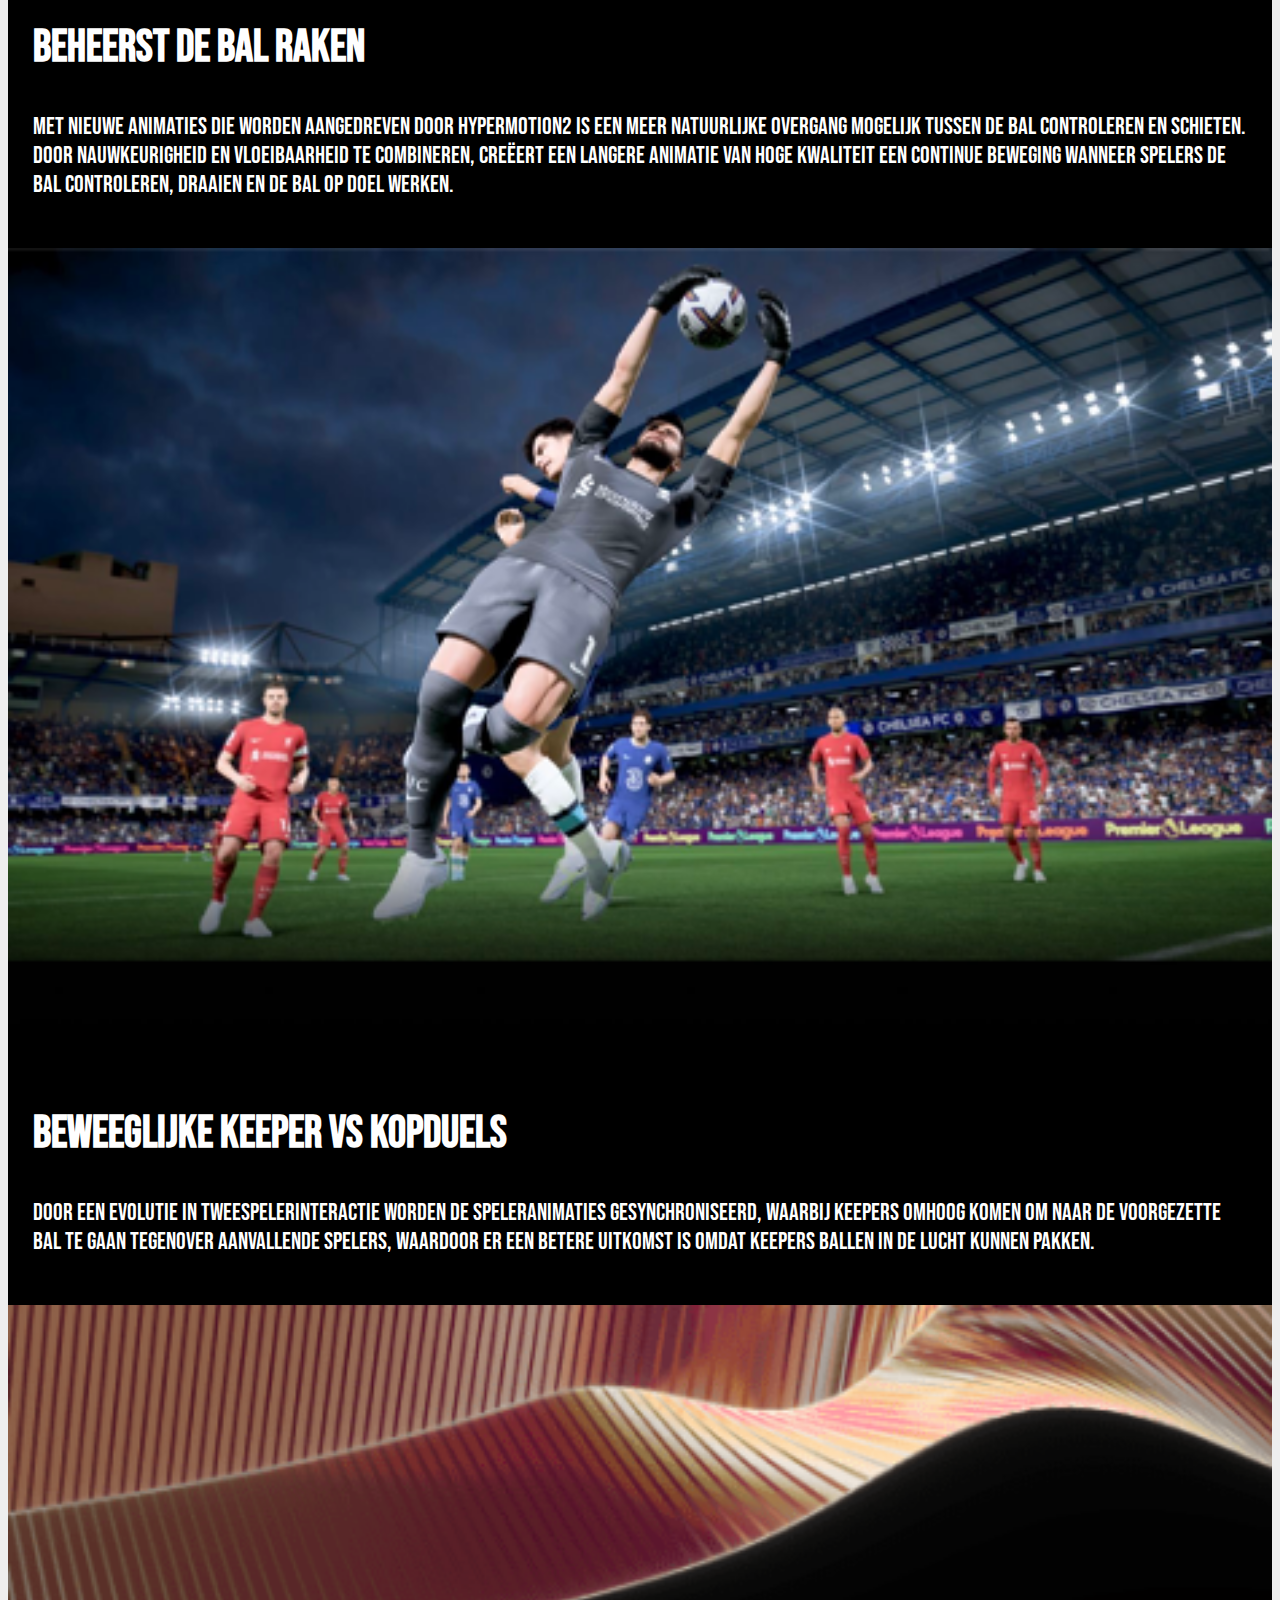
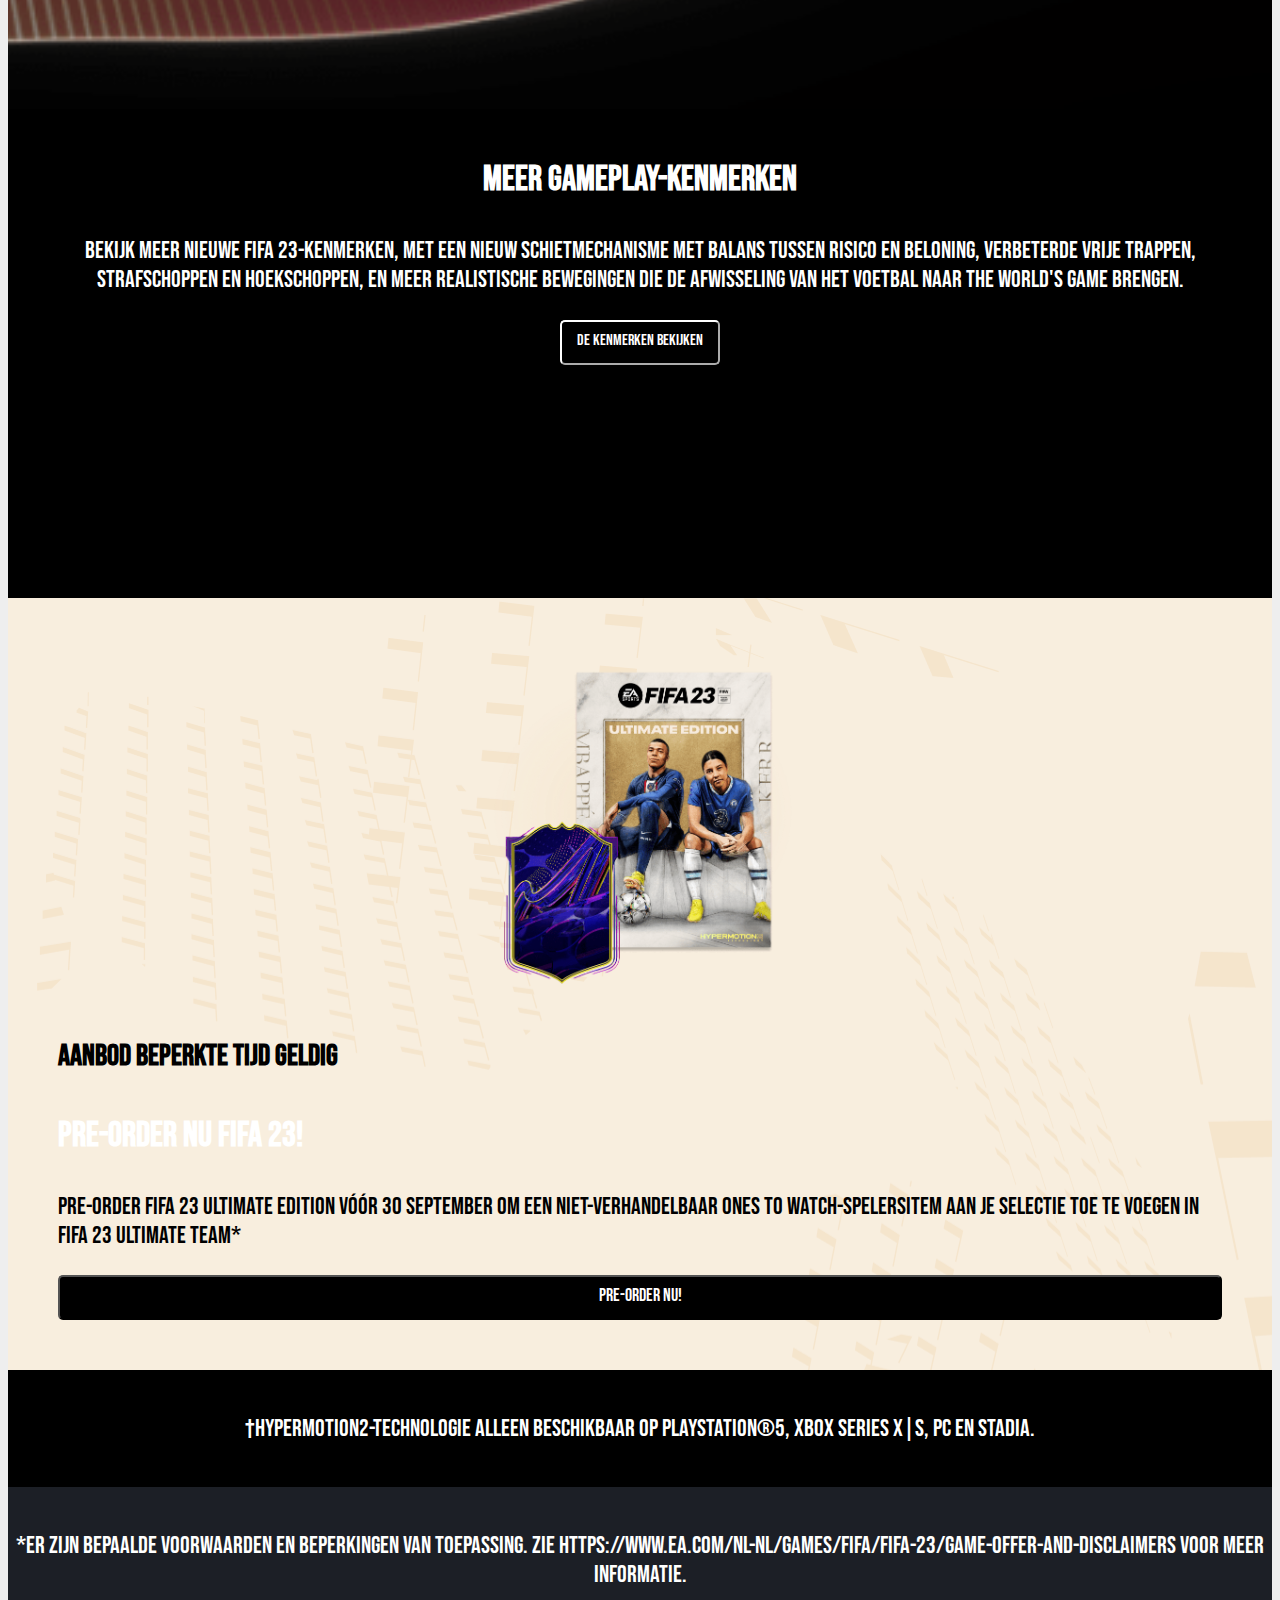
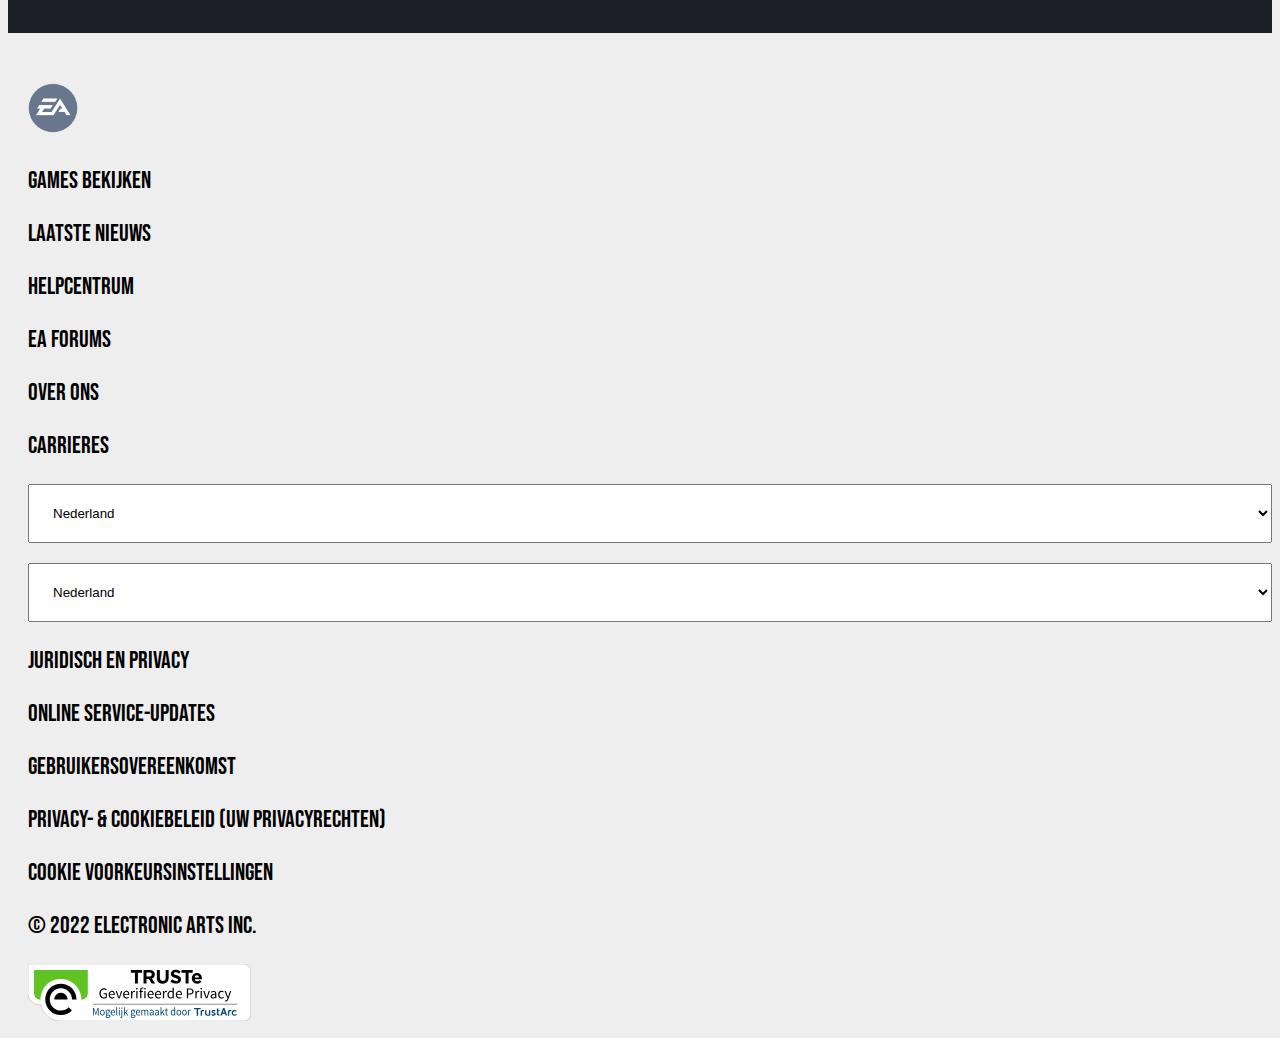
==== commit c1b3c4e4: "pagina 2 gemaakt en aangekleed" ====
--- a/info.html
+++ b/info.html
@@ -15,7 +15,7 @@
     <header>
       <nav>
         <ul>
-          <li><a href="info.html">INFO</a></li>
+          <li><a href="index.html">INFO</a></li>
           <li><a>KENMERKEN</a></li>
           <li><a>ULTIMATE TEAM</a></li>
           <li><a>COMMUNITY</a></li>
--- a/styles/style.css
+++ b/styles/style.css
@@ -8,9 +8,30 @@
 }
 
 button, summary {
+    font-family: 'Bebas Neue', sans-serif;
+    font-size:18px;
 	cursor: pointer;
 }
-/*button styles
+
+.voiceover {
+display:none;
+}
+/*url styles & states
+
+ */
+
+nav > ul > li> a  ,  :active , :visited {
+    color:black;
+    text-decoration: none;
+}
+
+nav > ul > li > a:hover {
+    border-bottom: black 3px solid;
+}
+
+
+
+/*button styles & states
 
  */
 button.zwart {
@@ -26,11 +47,15 @@
     color:black;
     background: white;
     border-color:black;
+    transform:translateY(0%);
+
 }
 button.zwart:active {
     color:black;
     background: cornsilk;
     border-color:black;
+    transform:translateY(1500%);
+    transition: transform 0.5s ease-out;
 }
 
 button.doorzichtig {
@@ -43,14 +68,19 @@
     border-radius: 5px;
 }
 button.doorzichtig:hover {
-    color:black;
+    color:black!important;
     background-color: white;
     border-color:white;
+    transform:translateX(0%);
+
 }
 button.doorzichtig:active {
     color:black;
     background-color: cornsilk;
     border-color:white;
+    transform:translateX(-150%);
+    transition: transform 0.5s ease-out;
+
 }
 
 header button {
@@ -75,7 +105,6 @@
 /*********************/
 :root {
 	/* startje */
-	--color-text:#111;
 	--color-background:#eee;
     --color-kaart:white;
 
@@ -122,6 +151,7 @@
      font-size: 20px;
      padding-top: 20px;
      transition: transform 0.5s ease-out;
+
 }
 
 nav.showmenu ul {
@@ -129,6 +159,7 @@
 
 }
 ul > li {
+    font-size: 25px;
      padding-bottom:10px;
      border-bottom: 2px solid black;
 }
@@ -140,19 +171,20 @@
 /* jouw code */
 
 body {
-  color:var(--color-text);
   background-color:var(--color-background);
-}
-p {
-
 }
 h1,  h2,  h3  {
     text-transform:uppercase;
 
 }
-.home h3 {
+p {
+    font-size:24px!important;
+}
+body.home > main > h3 {
     color:black;
     text-transform: uppercase;
+    font-size:30px;
+
 }
 
 
@@ -165,7 +197,7 @@
 /* ************************
  1e section css
 ************************* */
-body.home > section:nth-of-type(1)  {
+body.home > main > section:nth-of-type(1)  {
     display:flex;
     background-color: #144162;
     height:50px;
@@ -174,11 +206,7 @@
 }
 
 
-body > section:nth-of-type(1) > p  {
-    color:white;
-    font-size: 10px;
-
-}
+
 
 
 
@@ -186,43 +214,42 @@
 /* ************************
  2e section css HYPERMOTION2
 ************************* */
-body.home > section:nth-of-type(2) > video {
-    height:850px;
-    width:100%;
-}
-body.home> section:nth-of-type(2) > section  {
+body.home > main > section:nth-of-type(2) > video {
+    width:100%;
+}
+body.home > main> section:nth-of-type(2) > section  {
     margin-top: -550px;
-    display: block;
-    text-align: center;
-    background-image: url(../images/sectiestadium.jpg);
-}
-body.home > section:nth-of-type(2) > section > h2 {
+    margin-bottom:70px;
+    text-align: center;
+}
+body.home > main > section:nth-of-type(2) > section > h2 {
     color:white;
     padding-right: 20px;
 }
-body.home > section:nth-of-type(2) > section > button {
+body.home > main > section:nth-of-type(2) > section > button {
     color:white;
     width:80%
 }
 
-body.home > section:nth-of-type(2){
+body.home > main > section:nth-of-type(2){
     padding-bottom: 150px;
 }
 
     /* ************************
      3e section css NIEUWE IN FIFA 23
     ************************* */
-body.home > section:nth-of-type(3) {
-    background-image: url(../images/sectionbg.png);
-
-}
-body.home > section:nth-of-type(3)  > h2 {
-    text-align: center;
-    margin-bottom: 50px;
+body.home > main > section:nth-of-type(3) {
+    padding-top:50px;
+
+}
+body.home > main > section:nth-of-type(3)  > h2 {
+    text-align: center;
+    margin-bottom: 2em;
     font-size: 2em;
-}
-
-body.home > section:nth-of-type(3) > article {
+    color:black;
+}
+
+body.home > main > section:nth-of-type(3) > article {
     display:grid;
     background-color:var(--color-kaart);
     width:400px;
@@ -231,19 +258,19 @@
     margin-right: auto;
     margin-bottom:50px;
 }
-body.home > section:nth-of-type(3)  > article > img {
-    width:100%;
-}
-body.home > section:nth-of-type(3)  > article > p {
-    margin-left: 25px;
+body.home > main > section:nth-of-type(3)  > article > img {
+    width:100%;
+}
+body.home > main > section:nth-of-type(3)  > article > p {
+    margin-left: 1em;
     margin-right: 25px;
     text-align: center;
 }
-body.home > section:nth-of-type(3)  > article > h3 {
-    text-align: center;
-}
-
-body.home > section:nth-of-type(3)  {
+body.home > main > section:nth-of-type(3)  > article > h3 {
+    text-align: center;
+}
+
+body.home > main > section:nth-of-type(3)  {
     margin-top: -10px;
     padding-top: 150px;
     padding-bottom: 100px;
@@ -262,18 +289,18 @@
 /* ************************
  4e section css Crossplay
 ************************* */
-body.home > section:nth-of-type(4) h3  {
+body.home > main > section:nth-of-type(4) h3  {
     font-size:30px;
 }
 
-body.home > section:nth-of-type(4){
+body.home > main > section:nth-of-type(4){
     background-image: url(../images/sectionbg.png);
     margin-top:-30px;
     text-align: center;
     padding-bottom:50px;
 }
 
-body.home > section:nth-of-type(4) p{
+body.home > main > section:nth-of-type(4) p{
     font-size:18px;
     padding-left: 30px;
     padding-right: 30px;
@@ -287,21 +314,21 @@
 /* ************************
  5e section css Ongevenaarde realisme
 ************************* */
-body.home > section:nth-of-type(5)  {
+body.home > main > section:nth-of-type(5)  {
     background-image: url(../images/sectiestadium.jpg);
     padding: 150px 25px 100px 25px;
     text-align: center;
 
 }
-body.home > section:nth-of-type(5) > button  {
-    width:100%;
-}
-body.home > section:nth-of-type(5)  > p{
+body.home > main > section:nth-of-type(5) > button  {
+    width:100%;
+}
+body.home > main > section:nth-of-type(5)  > p{
     color: white;
     text-align: center;
 
 }
-body.home > section:nth-of-type(5) > h2{
+body.home > main > section:nth-of-type(5) > h2{
     color: white;
 
 }
@@ -310,22 +337,22 @@
 /* ************************
  6e section css AANBOD BEPERKTE TIJD GELDIg
 ************************* */
-body.home > section:nth-of-type(6)  {
+body.home > main > section:nth-of-type(6)  {
     background-image: url("../images/sectionbg.png");
     padding:50px;
 
 
 }
-body.home > section:nth-of-type(6) > section:nth-child(1)  > img{
+body.home > main > section:nth-of-type(6) > section:nth-child(1)  > img{
     height:350px;
     display: block;
     margin-left: auto;
     margin-right: auto;
 }
-body.home > section:nth-of-type(6) > section:nth-child(2)  > button {
+body.home > main > section:nth-of-type(6) > section:nth-child(2)  > button {
     width: 100%;
 }
-body.home > section:nth-of-type(6)  p{
+body.home > main > section:nth-of-type(6)  p{
     color:black;
 }
 
@@ -334,24 +361,24 @@
 /* ************************
  7e section css Hypermotion is alleen beschikbaar op:
 ************************* */
-body.home > section:nth-of-type(7) > section:nth-child(1) {
+body.home > main > section:nth-of-type(7) > section:nth-child(1) {
     background-color: black;
     padding-top:10px;
     padding-bottom:10px;
 }
-body.home > section:nth-of-type(7) > section:nth-child(1) > p {
+body.home > main > section:nth-of-type(7) > section:nth-child(1) > p {
     color: white;
     padding-top:10px;
     padding-bottom:10px;
     text-align: center;
 }
 
-body.home > section:nth-of-type(7) > section:nth-child(2) {
+body.home > main > section:nth-of-type(7) > section:nth-child(2) {
     background-color: #1C1F26;
     padding-top:10px;
     padding-bottom:10px;
 }
-body.home > section:nth-of-type(7) > section:nth-child(2) > p {
+body.home > main > section:nth-of-type(7) > section:nth-child(2) > p {
     color: white;
     padding-top:10px;
     padding-bottom:10px;
@@ -393,12 +420,15 @@
 *****************************************
  */
 
-.info p, h1, h2, h3{
+body.info  p, body.info h2 , body.info h3{
     color:white;
 }
+body.info {
+    font-size:30px;
+}
+
 
 main {
-width:470px!important;
 }
 
 /*
@@ -456,7 +486,7 @@
     padding: 25px;
 }
 body.info > main > section:nth-of-type(4) > img  {
-width:100%;
+    width:100%;
 }
 
 body.info > main > section:nth-of-type(5)  {
@@ -468,7 +498,7 @@
 }
 
 body.info > main > section:nth-of-type(6)  {
-    background-image: url("images/sectionbg.png");
+    background-image: url(../images/sectionbg.png);
     padding:50px;
 
 
@@ -514,3 +544,7 @@
     padding-bottom:10px;
     text-align: center;
 }
+
+video {
+    pointer-events: none;
+}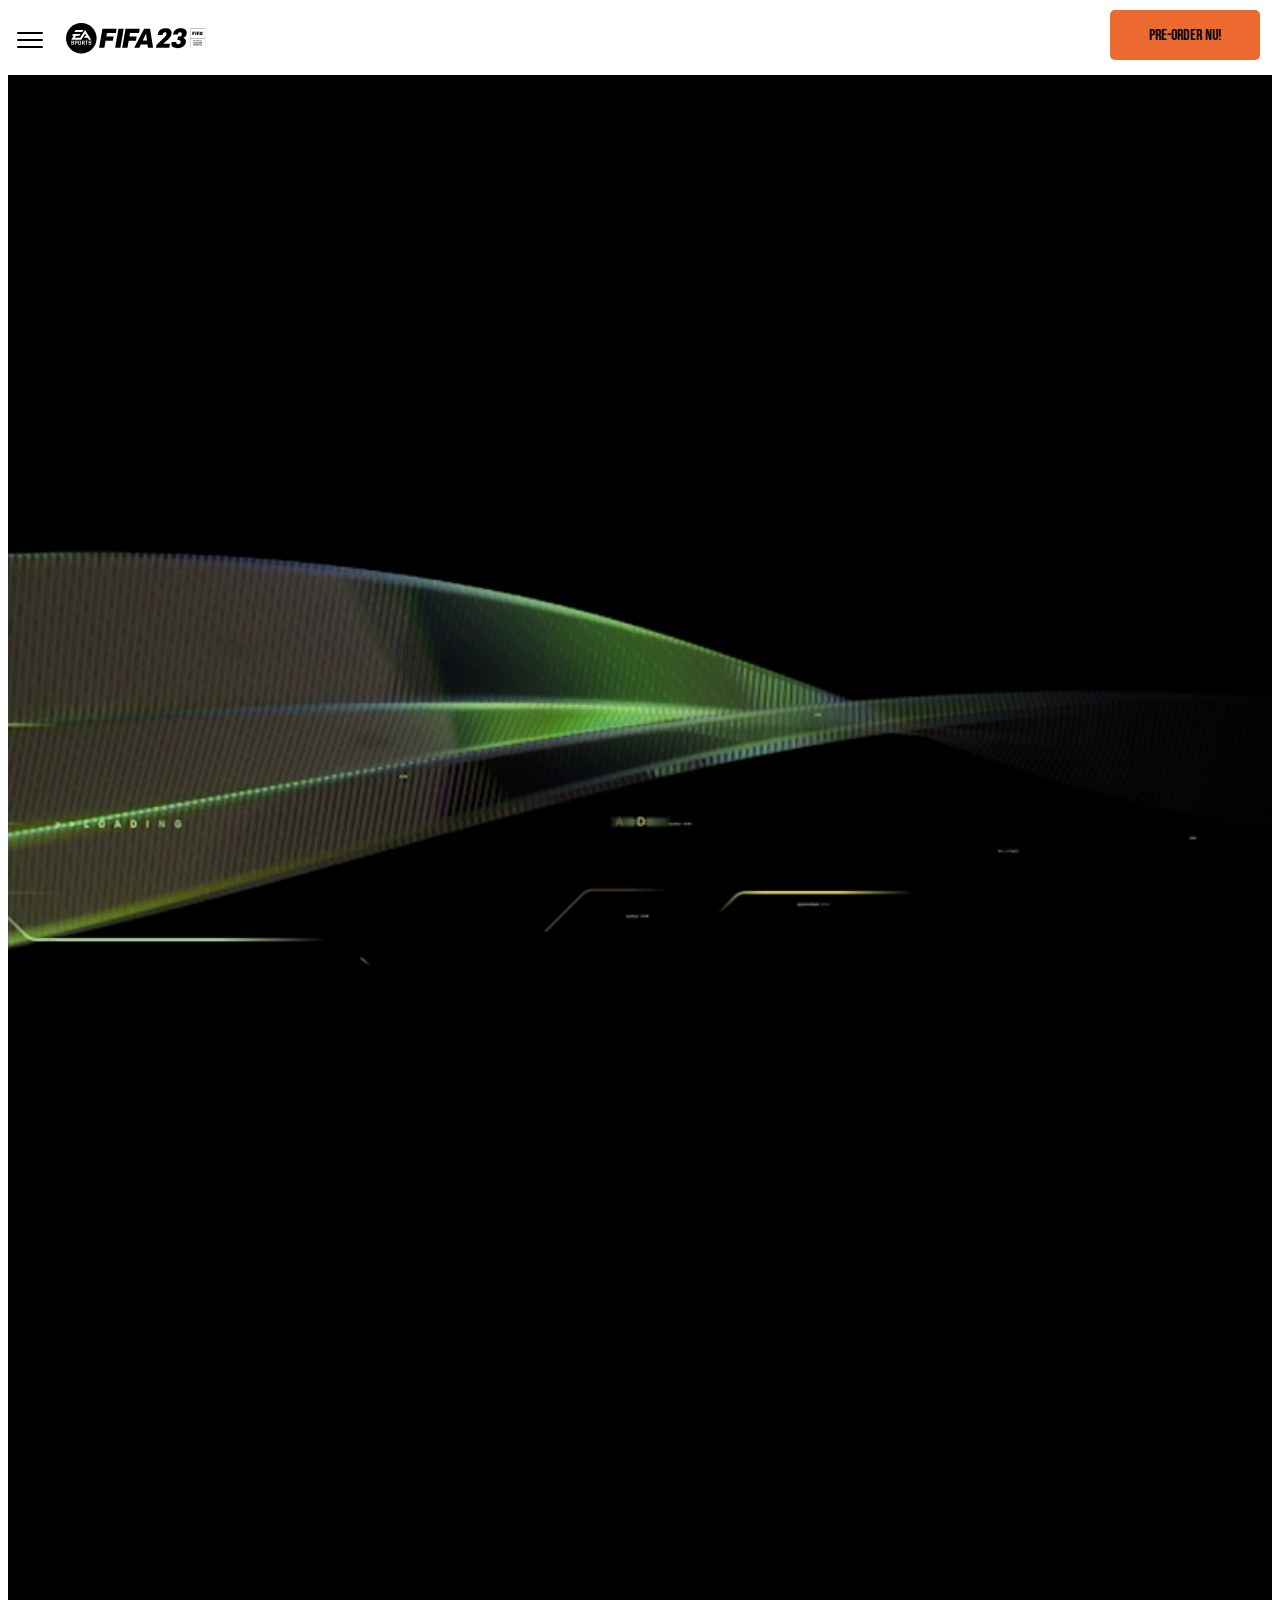
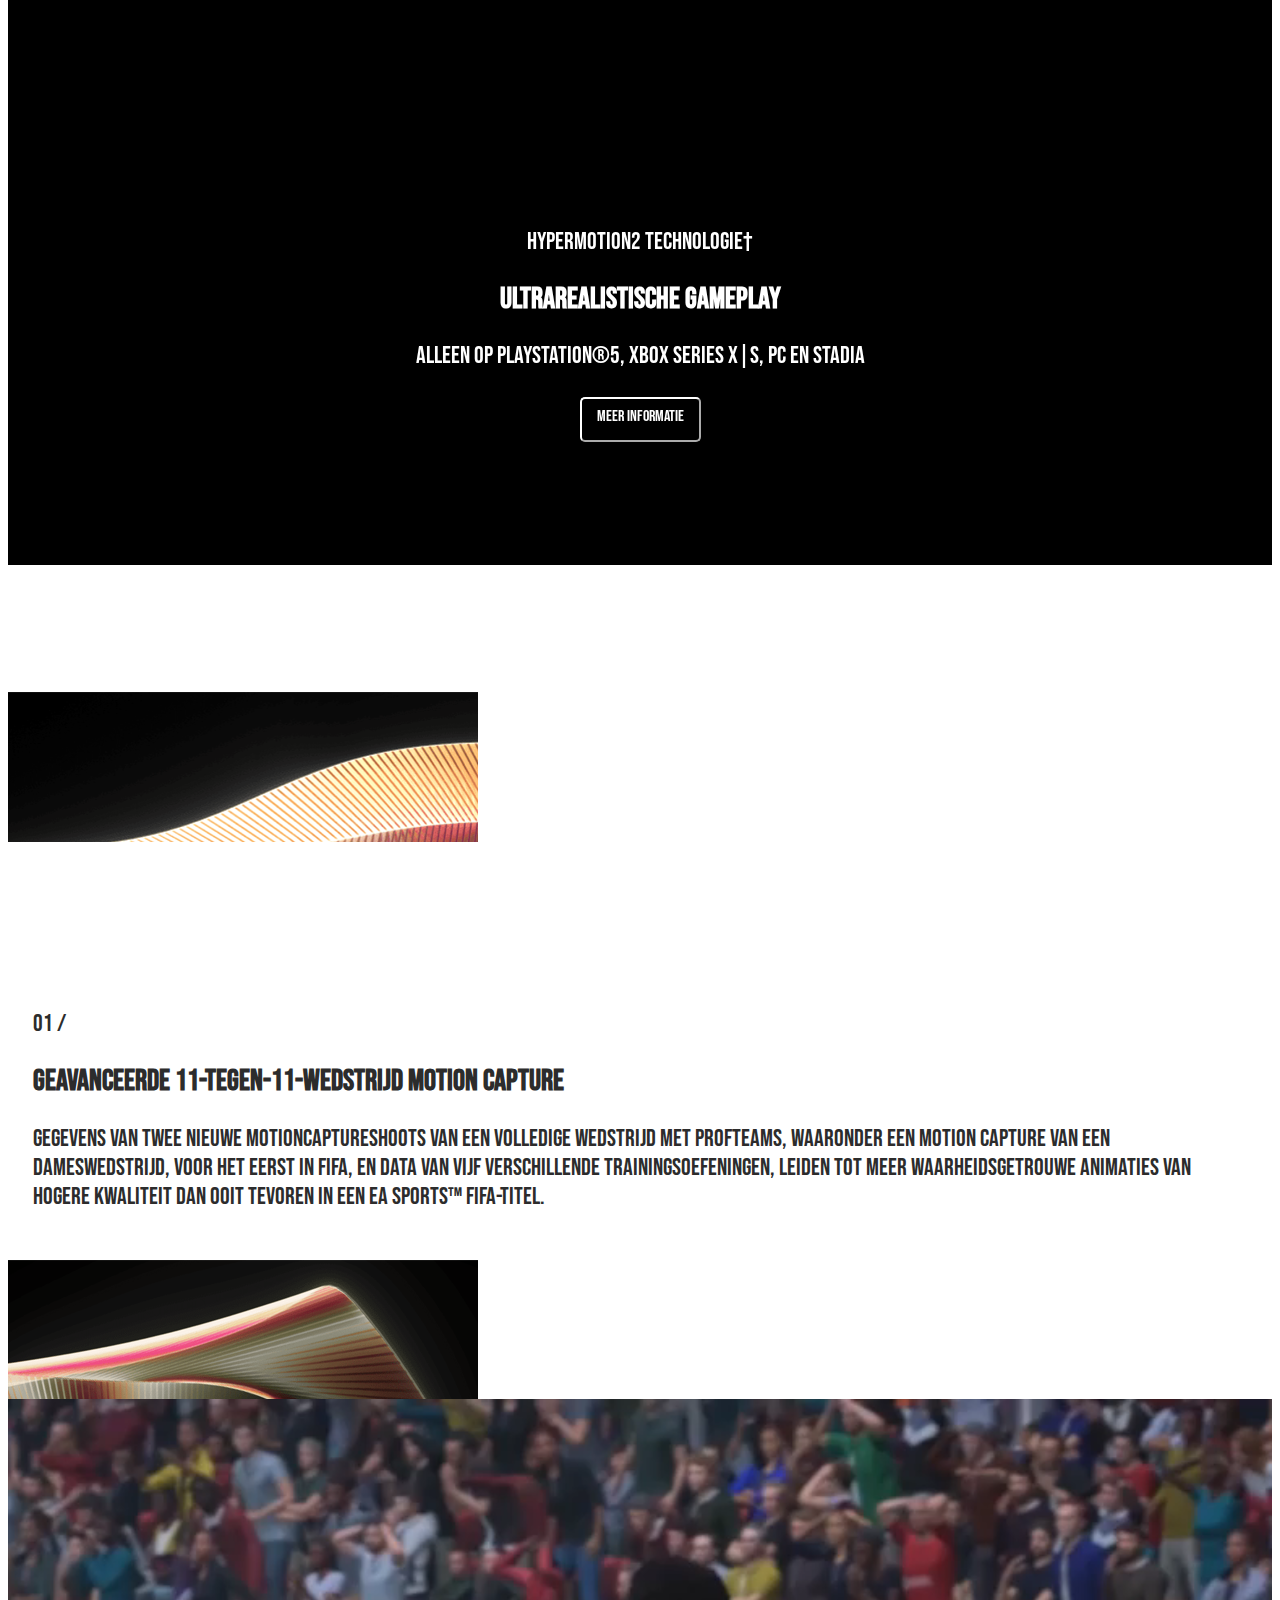
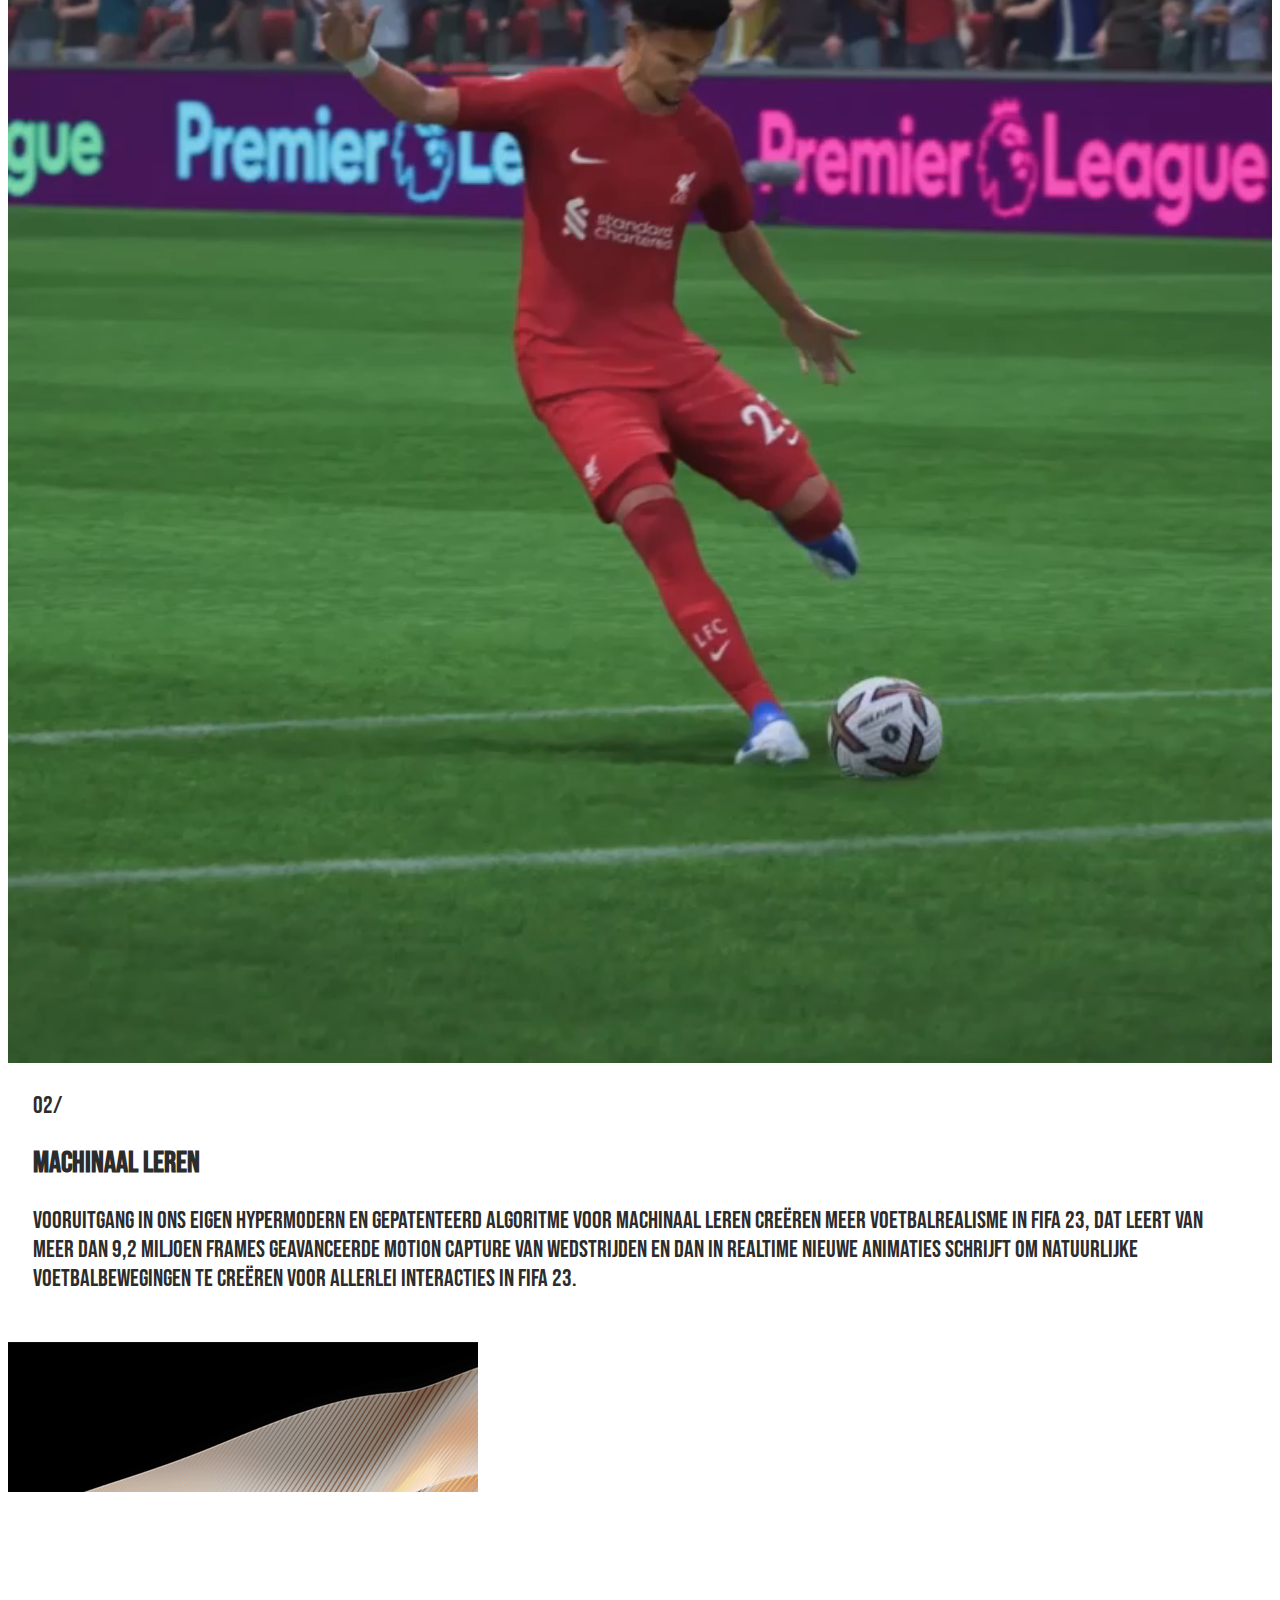
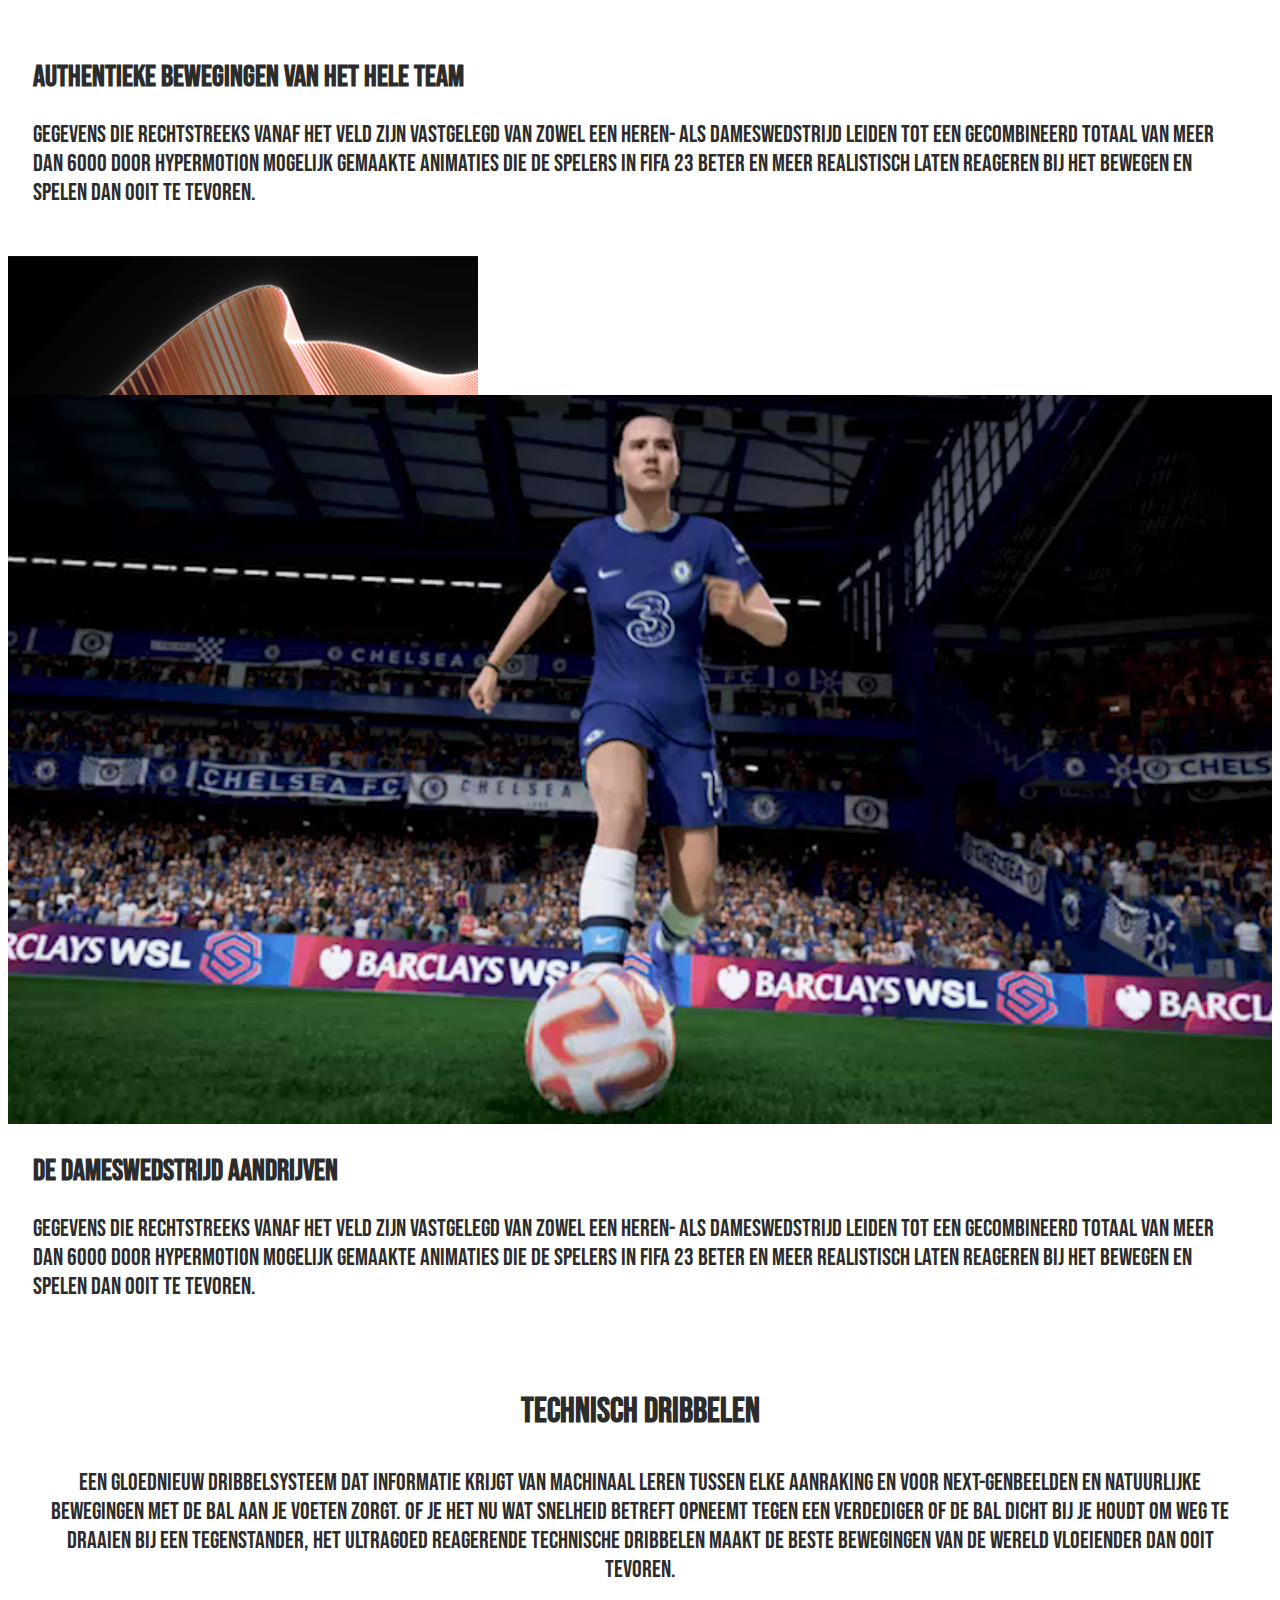
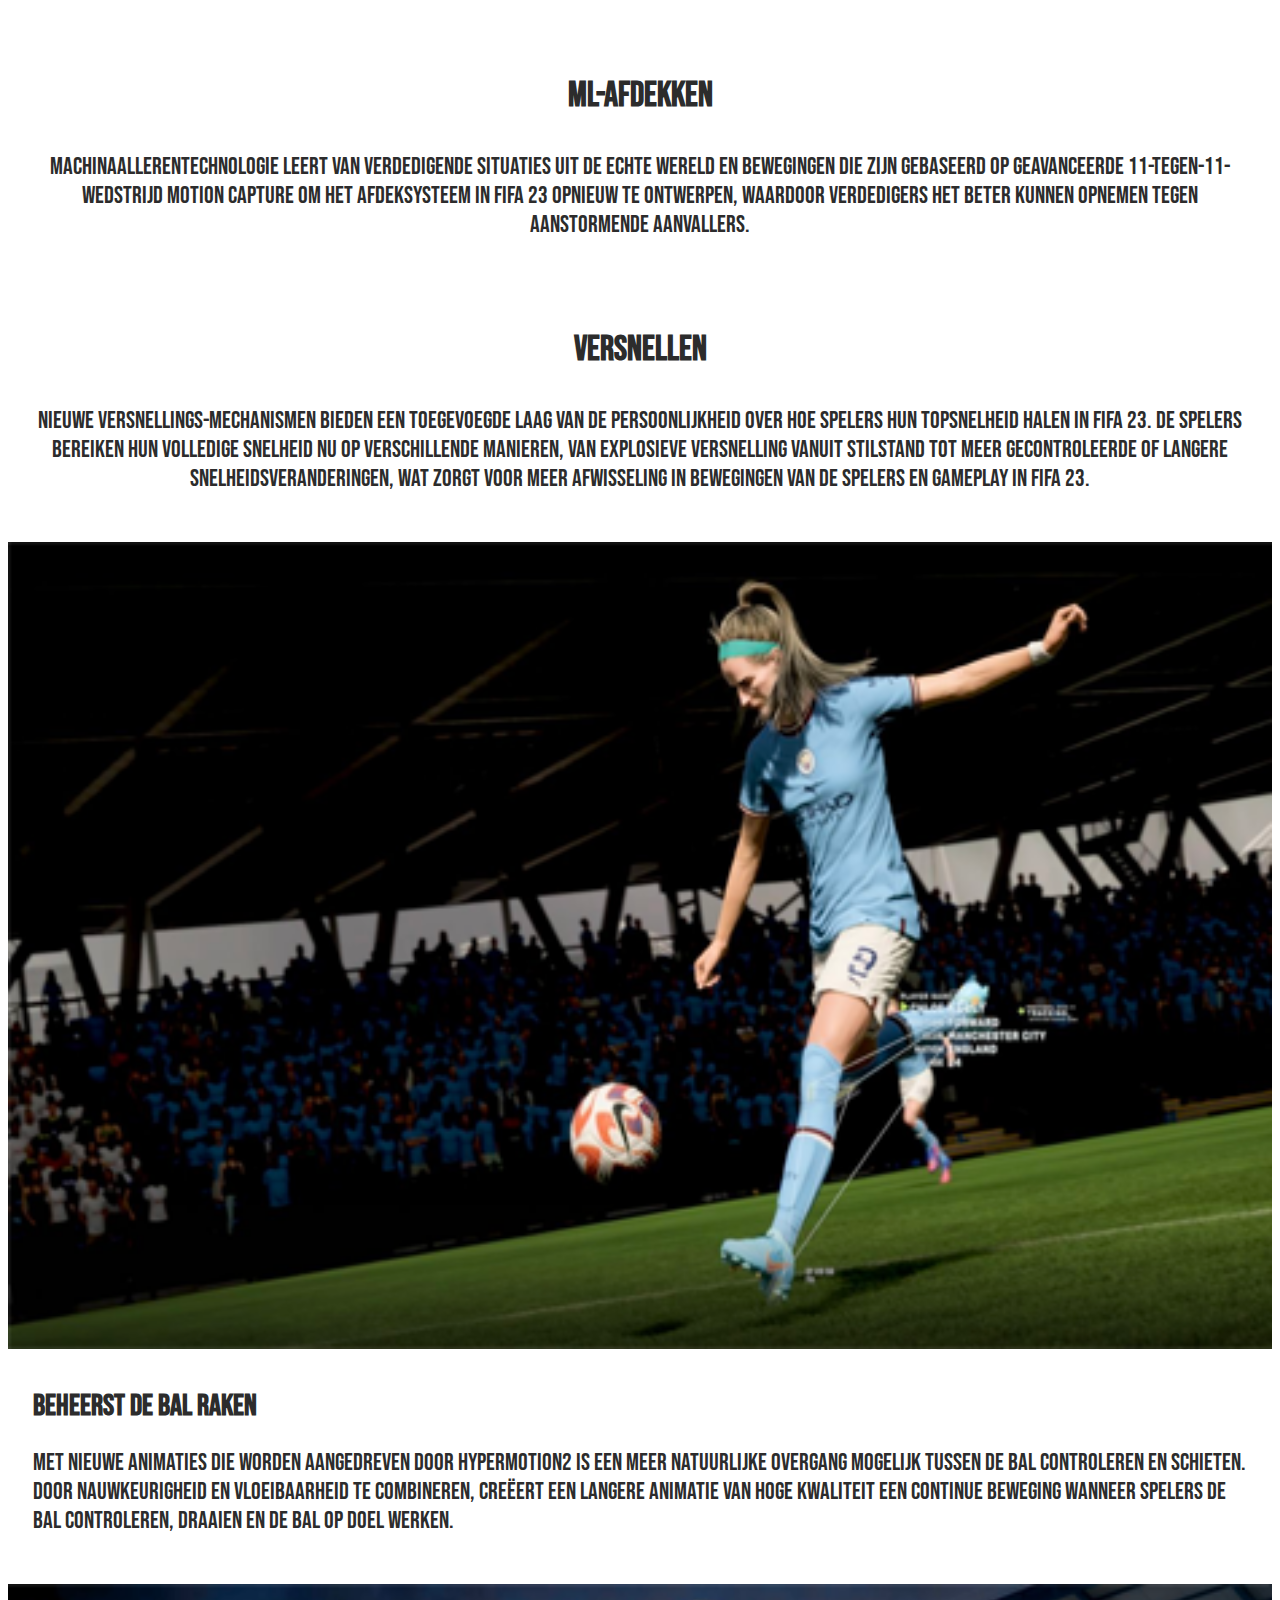
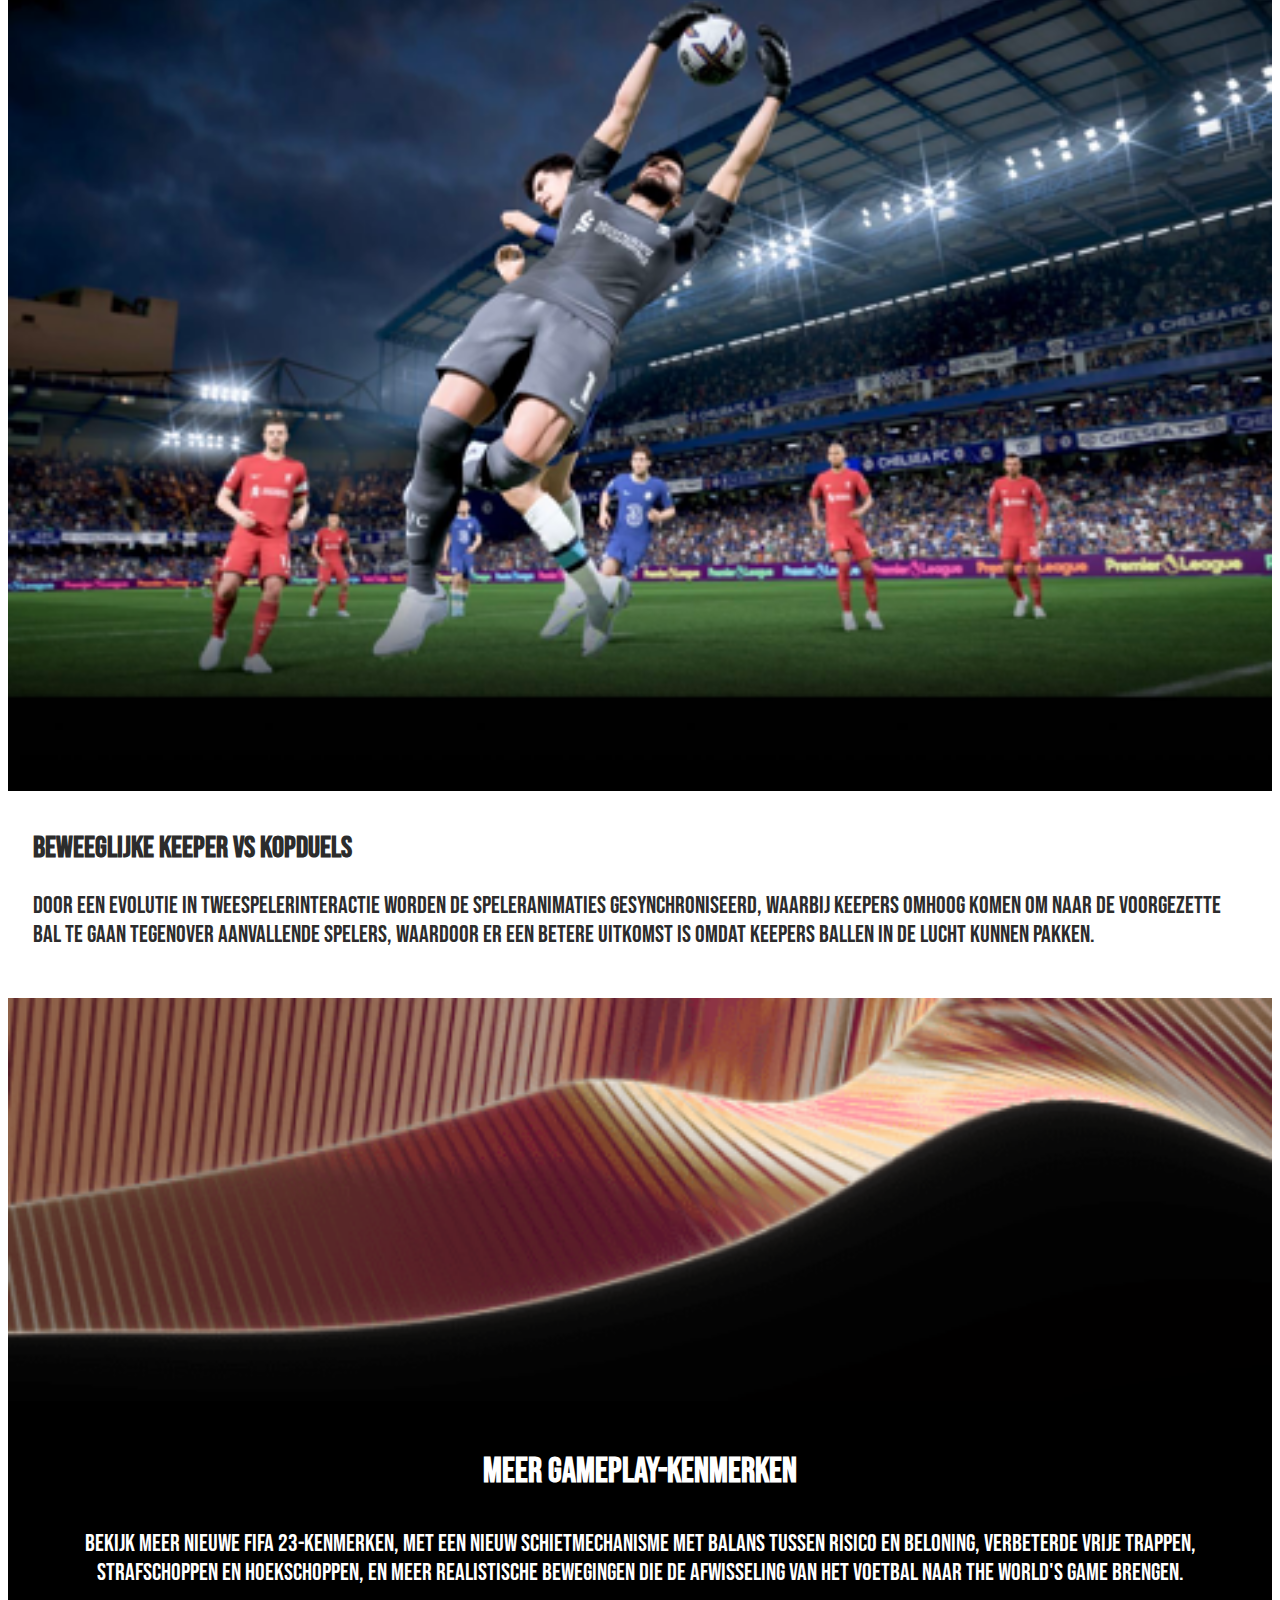
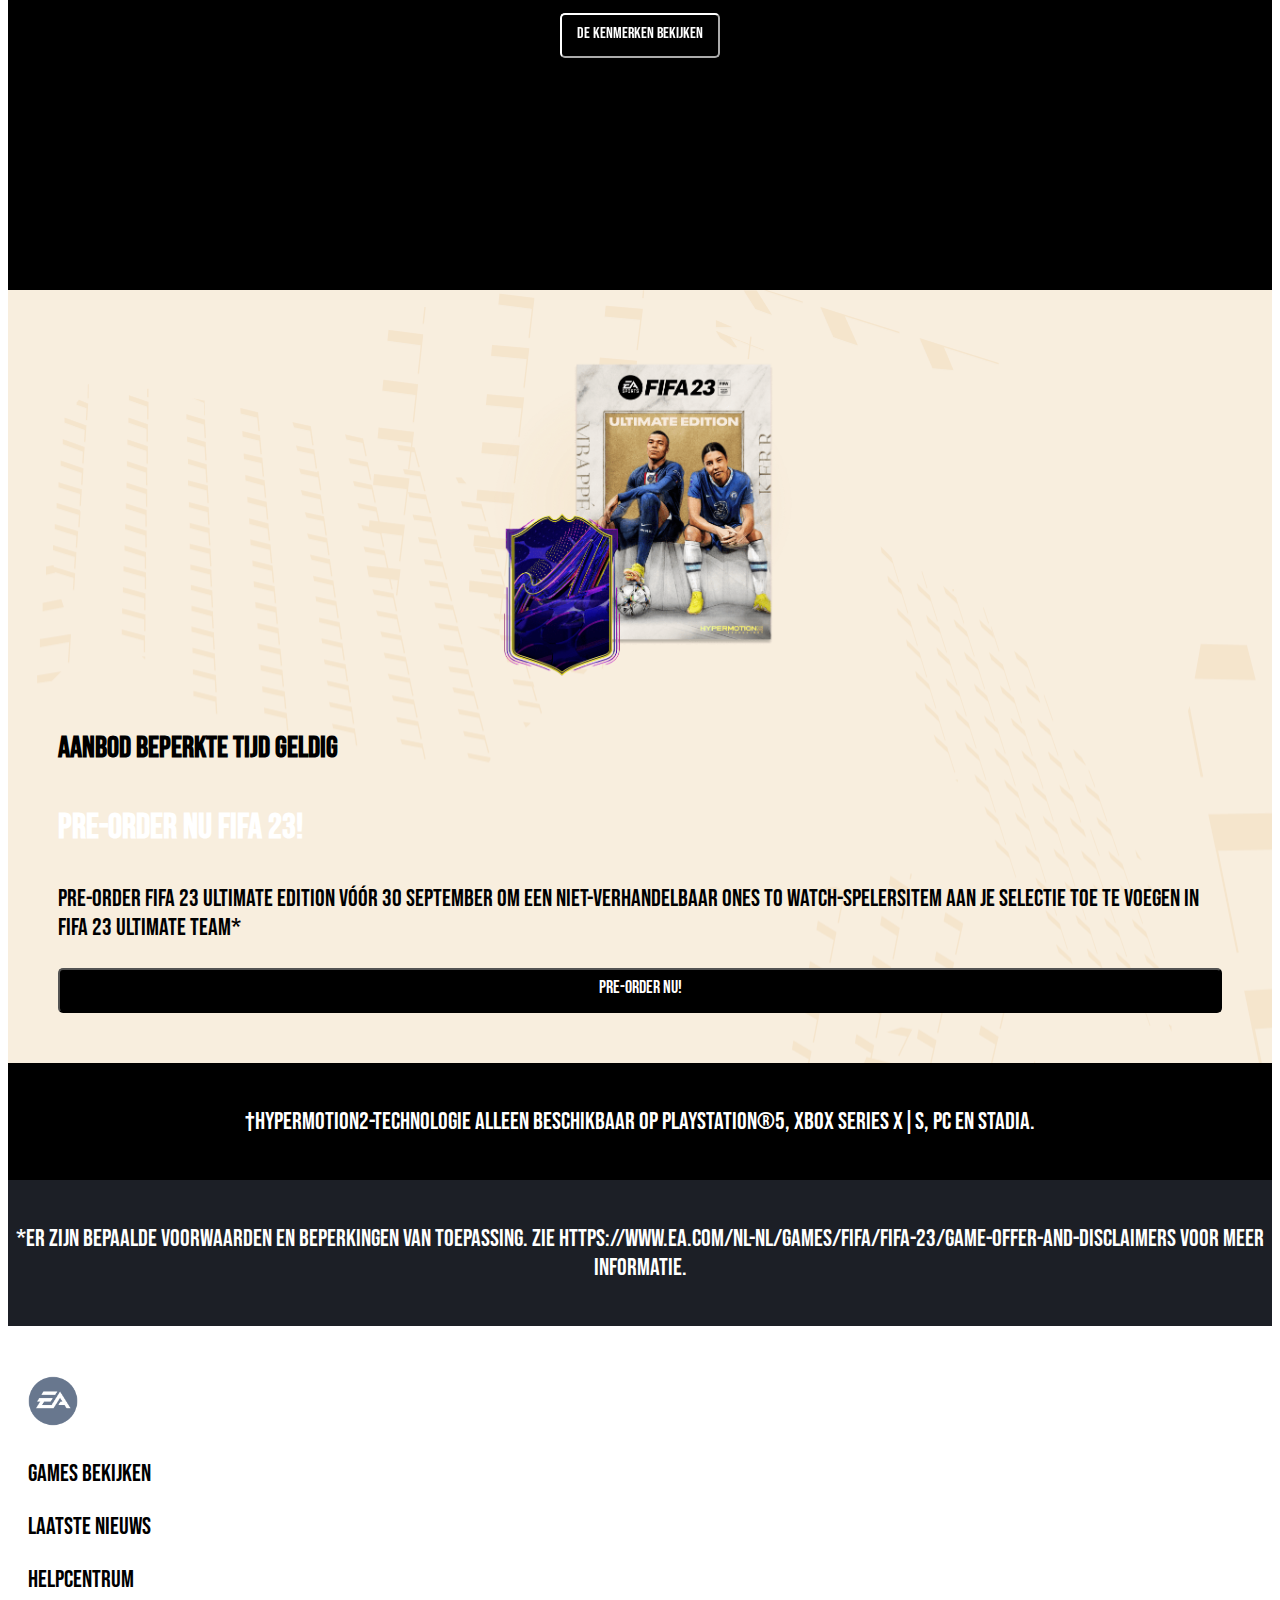
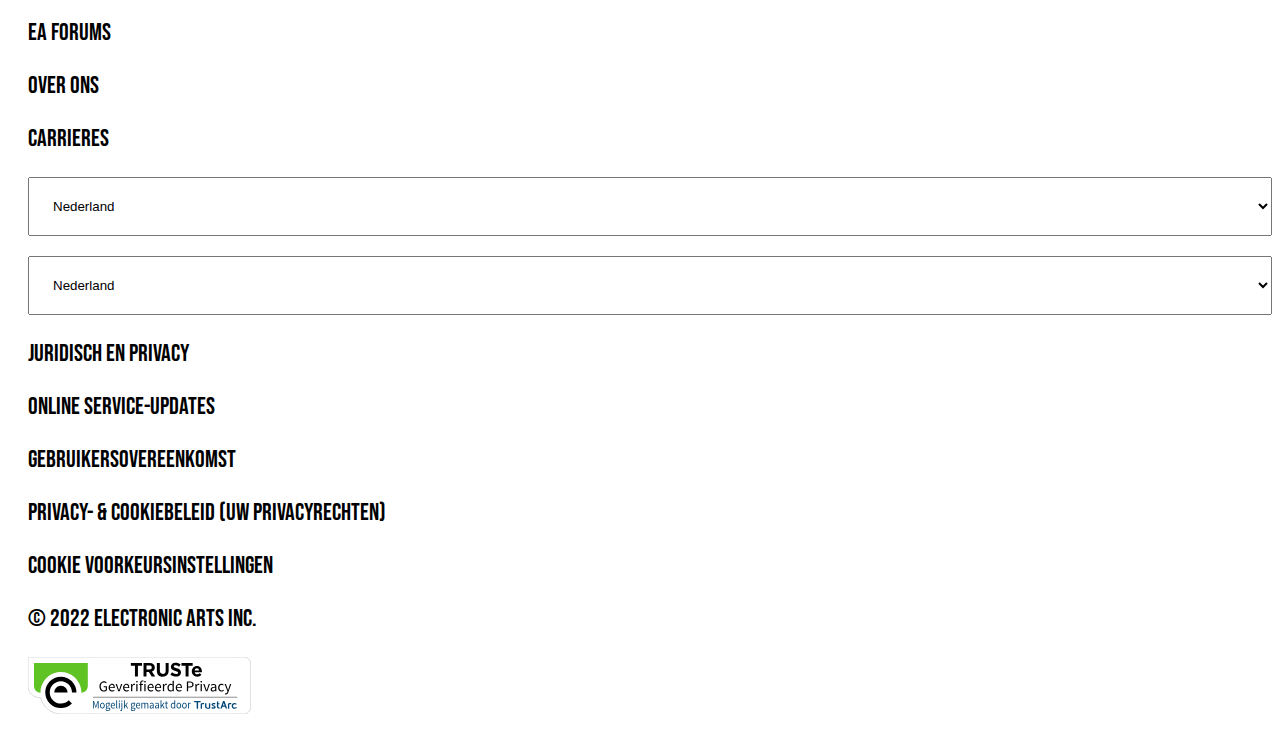
==== commit 6508acbd: "Final version. Klaar voor eindgesprek en alles doorlopen zondag 9 opt. 19:52" ====
--- a/info.html
+++ b/info.html
@@ -236,6 +236,6 @@
 
     </footer>
 
-    <script src="scripts/script.js"></script>
+    <script src="scripts/script.js"> </script>
   </body>
 </html>--- a/styles/style.css
+++ b/styles/style.css
@@ -6,9 +6,26 @@
 *, *::after, *::before {
   box-sizing:border-box;  
 }
+:root {
+    --textkleur: white;
+    --textzwart: black;
+    --color-background: white;
+    --fontfam: 'Bebas Neue', sans-serif;
+}
+
+@media (prefers-color-scheme: light){
+    body.info article {
+        --textkleur: #2c2c2c;
+        --textzwart: white;
+    }
+}
+
+#smoothscroll {
+    scroll-behavior: smooth!important;
+}
 
 button, summary {
-    font-family: 'Bebas Neue', sans-serif;
+    font-family: var(--fontfam);
     font-size:18px;
 	cursor: pointer;
 }
@@ -16,17 +33,40 @@
 .voiceover {
 display:none;
 }
+.loading {
+    display: none;
+}
+
+.loadingaan {
+    position: fixed;
+    top: 0;
+    width: 100%;
+    height: 100%;
+    background: var(--textkleur);
+    z-index: 1000;
+    transition: ease-out 1s ;
+}
+.loadingaan > img  {
+    padding:10%;
+    width:100%;
+    height:100%;
+
+}
 /*url styles & states
 
  */
+nav {
+    background-color: var(--textkleur);
+    z-index: 1;
+}
 
 nav > ul > li> a  ,  :active , :visited {
-    color:black;
+    color:var(--textzwart);
     text-decoration: none;
 }
 
 nav > ul > li > a:hover {
-    border-bottom: black 3px solid;
+    border-bottom: var(--textzwart) 3px solid;
 }
 
 
@@ -34,57 +74,66 @@
 /*button styles & states
 
  */
+button.zwart:focus, button.doorzichtig:focus, button.oranje:focus{
+    transform: rotateX(360deg);
+
+}
+button.zwart, button.doorzichtig, button.oranje {
+    transition: transform 1s;
+    transform: rotateX(0deg);
+
+}
 button.zwart {
-    color:white;
-    background: black;
-    border-color:black;
+    color:var(--textkleur);
+    background: var(--textzwart);
+    border-color:var(--textzwart);
     height:45px;
     font-size:18px;
     padding:5px 5% 10px 5% ;
     border-radius: 5px;
 }
 button.zwart:hover {
-    color:black;
-    background: white;
-    border-color:black;
+    color:var(--textzwart);
+    background: var(--textkleur);
+    border-color:var(--textzwart);
     transform:translateY(0%);
 
 }
 button.zwart:active {
-    color:black;
+    color:var(--textzwart);
     background: cornsilk;
-    border-color:black;
+    border-color:var(--textzwart);
     transform:translateY(1500%);
     transition: transform 0.5s ease-out;
 }
 
 button.doorzichtig {
-    color:white;
+    color:var(--textkleur);
     background-color: transparent;
-    border-color:white;
+    border-color:var(--textkleur);
     height:45px;
     font-size:16px;
     padding:5px 15px 10px 15px ;
     border-radius: 5px;
 }
 button.doorzichtig:hover {
-    color:black!important;
-    background-color: white;
-    border-color:white;
+    color:var(--textzwart)!important;
+    background-color: var(--textkleur);
+    border-color:var(--textkleur);
     transform:translateX(0%);
 
 }
 button.doorzichtig:active {
-    color:black;
+    color:var(--textzwart);
     background-color: cornsilk;
-    border-color:white;
-    transform:translateX(-150%);
+    border-color:var(--textkleur);
+    transform:translateX(-1500%);
     transition: transform 0.5s ease-out;
 
 }
 
 header button {
-    background-color: white;
+    background-color: var(--textkleur);
     height:45px;
     padding:5px 5px 10px 5px ;
     margin-right:10px;
@@ -103,16 +152,10 @@
 /*********************/
 /* CUSTOM PROPERTIES */
 /*********************/
-:root {
-	/* startje */
-	--color-background:#eee;
-    --color-kaart:white;
-
-
-}
+
 
 body {
-    font-family: 'Bebas Neue', sans-serif !important;
+    font-family: var(--fontfam);
 
 }
 
@@ -127,7 +170,7 @@
  */
 nav {
     position: fixed;
-    background: white;
+    background: var(--textkleur);
     width:100%;
     padding: 10px;
     top:0;
@@ -145,9 +188,9 @@
      height:100%;
      position: fixed;
      top:45px;
-     width:100%;
-     background-color: white;
-     color:black;
+     width:75%;
+     background-color: var(--textkleur);
+     color:var(--textzwart);
      font-size: 20px;
      padding-top: 20px;
      transition: transform 0.5s ease-out;
@@ -161,7 +204,7 @@
 ul > li {
     font-size: 25px;
      padding-bottom:10px;
-     border-bottom: 2px solid black;
+     border-bottom: 2px solid var(--textzwart);
 }
 
 nav > button:first-of-type {
@@ -180,8 +223,8 @@
 p {
     font-size:24px!important;
 }
-body.home > main > h3 {
-    color:black;
+body.home > main > h3, h2 {
+    color:var(--textzwart);
     text-transform: uppercase;
     font-size:30px;
 
@@ -198,8 +241,6 @@
  1e section css
 ************************* */
 body.home > main > section:nth-of-type(1)  {
-    display:flex;
-    background-color: #144162;
     height:50px;
     padding:10px;
     max-width:100%;
@@ -223,11 +264,12 @@
     text-align: center;
 }
 body.home > main > section:nth-of-type(2) > section > h2 {
-    color:white;
+    color:var(--textkleur);
     padding-right: 20px;
+
 }
 body.home > main > section:nth-of-type(2) > section > button {
-    color:white;
+    color:var(--textkleur);
     width:80%
 }
 
@@ -246,12 +288,12 @@
     text-align: center;
     margin-bottom: 2em;
     font-size: 2em;
-    color:black;
+    color:var(--textzwart);
 }
 
 body.home > main > section:nth-of-type(3) > article {
     display:grid;
-    background-color:var(--color-kaart);
+    background-color:var(--textkleur);
     width:400px;
     height:100%;
     margin-left: auto;
@@ -268,6 +310,7 @@
 }
 body.home > main > section:nth-of-type(3)  > article > h3 {
     text-align: center;
+    font-size:30px;
 }
 
 body.home > main > section:nth-of-type(3)  {
@@ -324,12 +367,12 @@
     width:100%;
 }
 body.home > main > section:nth-of-type(5)  > p{
-    color: white;
+    color: var(--textkleur);
     text-align: center;
 
 }
 body.home > main > section:nth-of-type(5) > h2{
-    color: white;
+    color: var(--textkleur);
 
 }
 
@@ -353,7 +396,7 @@
     width: 100%;
 }
 body.home > main > section:nth-of-type(6)  p{
-    color:black;
+    color:var(--textzwart);
 }
 
 
@@ -362,12 +405,12 @@
  7e section css Hypermotion is alleen beschikbaar op:
 ************************* */
 body.home > main > section:nth-of-type(7) > section:nth-child(1) {
-    background-color: black;
+    background-color: var(--textzwart);
     padding-top:10px;
     padding-bottom:10px;
 }
 body.home > main > section:nth-of-type(7) > section:nth-child(1) > p {
-    color: white;
+    color: var(--textkleur);
     padding-top:10px;
     padding-bottom:10px;
     text-align: center;
@@ -379,11 +422,84 @@
     padding-bottom:10px;
 }
 body.home > main > section:nth-of-type(7) > section:nth-child(2) > p {
-    color: white;
-    padding-top:10px;
-    padding-bottom:10px;
-    text-align: center;
-}
+    color: var(--textkleur);
+    padding-top:10px;
+    padding-bottom:10px;
+    text-align: center;
+}
+
+/* ************************
+Form nieuwsbrief
+
+************************* */
+body.home > main > section:nth-of-type(8){
+    padding: 1em;
+    background-color: var(--textzwart);
+}
+
+body.home > main > section:nth-of-type(8) > form {
+    margin-bottom:50px;
+
+}
+
+body.home > main > section:nth-of-type(8) > h2{
+    padding: 1em;
+    color:var(--textkleur);
+
+
+}
+
+
+input[type= email], input[ type= text] {
+    width:100%;
+    font-size: 1.2em;
+    margin-bottom: 25px;
+    border: 3px var(--textkleur) solid;
+    background-color: var(--textkleur);
+    color: var(--textzwart);
+    font-family: var(--fontfam);
+    transition: 0.5s ease-out ;
+}
+input[type= email]:hover, input[ type= text]:hover {
+  transform: scale(105%);
+}
+input[type= email]:focus,  input[ type= text]:focus {
+    transform: scale(105%);
+
+}
+input[type=submit] {
+    margin-left: 25%;
+    width:50%;
+    font-size: 1.5em;
+    transition: 0.5s ease-out ;
+    font-family: var(--fontfam);
+    border-radius: 5px;
+    border: solid var(--textkleur);
+}
+input[type=submit]:hover {
+    transform: scale(110%);
+    border: 2px solid var(--textkleur);
+}
+input[type=submit]:focus {
+    transform: scale(110%);
+    border: 2px solid var(--textkleur);
+}
+
+::placeholder {
+    color:var(--textzwart);
+}
+
+
+input:required {
+    background-color: var(--textkleur);
+}
+input:required:invalid {
+    background-color: lightcoral;
+}
+
+
+
+
 
 /* ************************
 Footer
@@ -400,11 +516,11 @@
 }
 footer > section:nth-of-type(2) > p {
     text-transform: uppercase;
-    color:black;
+    color:var(--textzwart);
 }
 footer > section:nth-child(4) > p {
     text-transform: uppercase;
-    color:black;
+    color:var(--textzwart);
 }
 
 footer > section:nth-of-type(3) > form >  select {
@@ -421,7 +537,7 @@
  */
 
 body.info  p, body.info h2 , body.info h3{
-    color:white;
+    color:var(--textkleur);
 }
 body.info {
     font-size:30px;
@@ -465,7 +581,7 @@
  */
 body.info > main > section:nth-of-type(2) > article  {
     margin-top:-20px;
-    background: black;
+    background: var(--textzwart);
     padding: 25px;
 }
 
@@ -475,14 +591,14 @@
  */
 body.info > main > section:nth-of-type(3) > article  {
     margin-top:-20px;
-    background: black;
+    background: var(--textzwart);
     padding: 25px;
     text-align: center;
 }
 
 body.info > main > section:nth-of-type(4) > article  {
     margin-top:-20px;
-    background: black;
+    background: var(--textzwart);
     padding: 25px;
 }
 body.info > main > section:nth-of-type(4) > img  {
@@ -492,7 +608,7 @@
 body.info > main > section:nth-of-type(5)  {
     height:500px;
     margin-top:-20px;
-    background: black;
+    background: var(--textzwart);
     padding: 25px;
     text-align: center;
 }
@@ -513,7 +629,7 @@
     width: 100%;
 }
 body.info > main > section:nth-of-type(6)  p{
-    color:black;
+    color:var(--textzwart);
 }
 
 
@@ -522,12 +638,12 @@
  7e section css Hypermotion is alleen beschikbaar op:
 ************************* */
 body.info > main > section:nth-of-type(7) > section:nth-child(1) {
-    background-color: black;
+    background-color: var(--textzwart);
     padding-top:10px;
     padding-bottom:10px;
 }
 body.info > main > section:nth-of-type(7) > section:nth-child(1) > p {
-    color: white;
+    color: var(--textkleur);
     padding-top:10px;
     padding-bottom:10px;
     text-align: center;
@@ -539,7 +655,7 @@
     padding-bottom:10px;
 }
 body.info > main > section:nth-of-type(7) > section:nth-child(2) > p {
-    color: white;
+    color: var(--textkleur);
     padding-top:10px;
     padding-bottom:10px;
     text-align: center;
